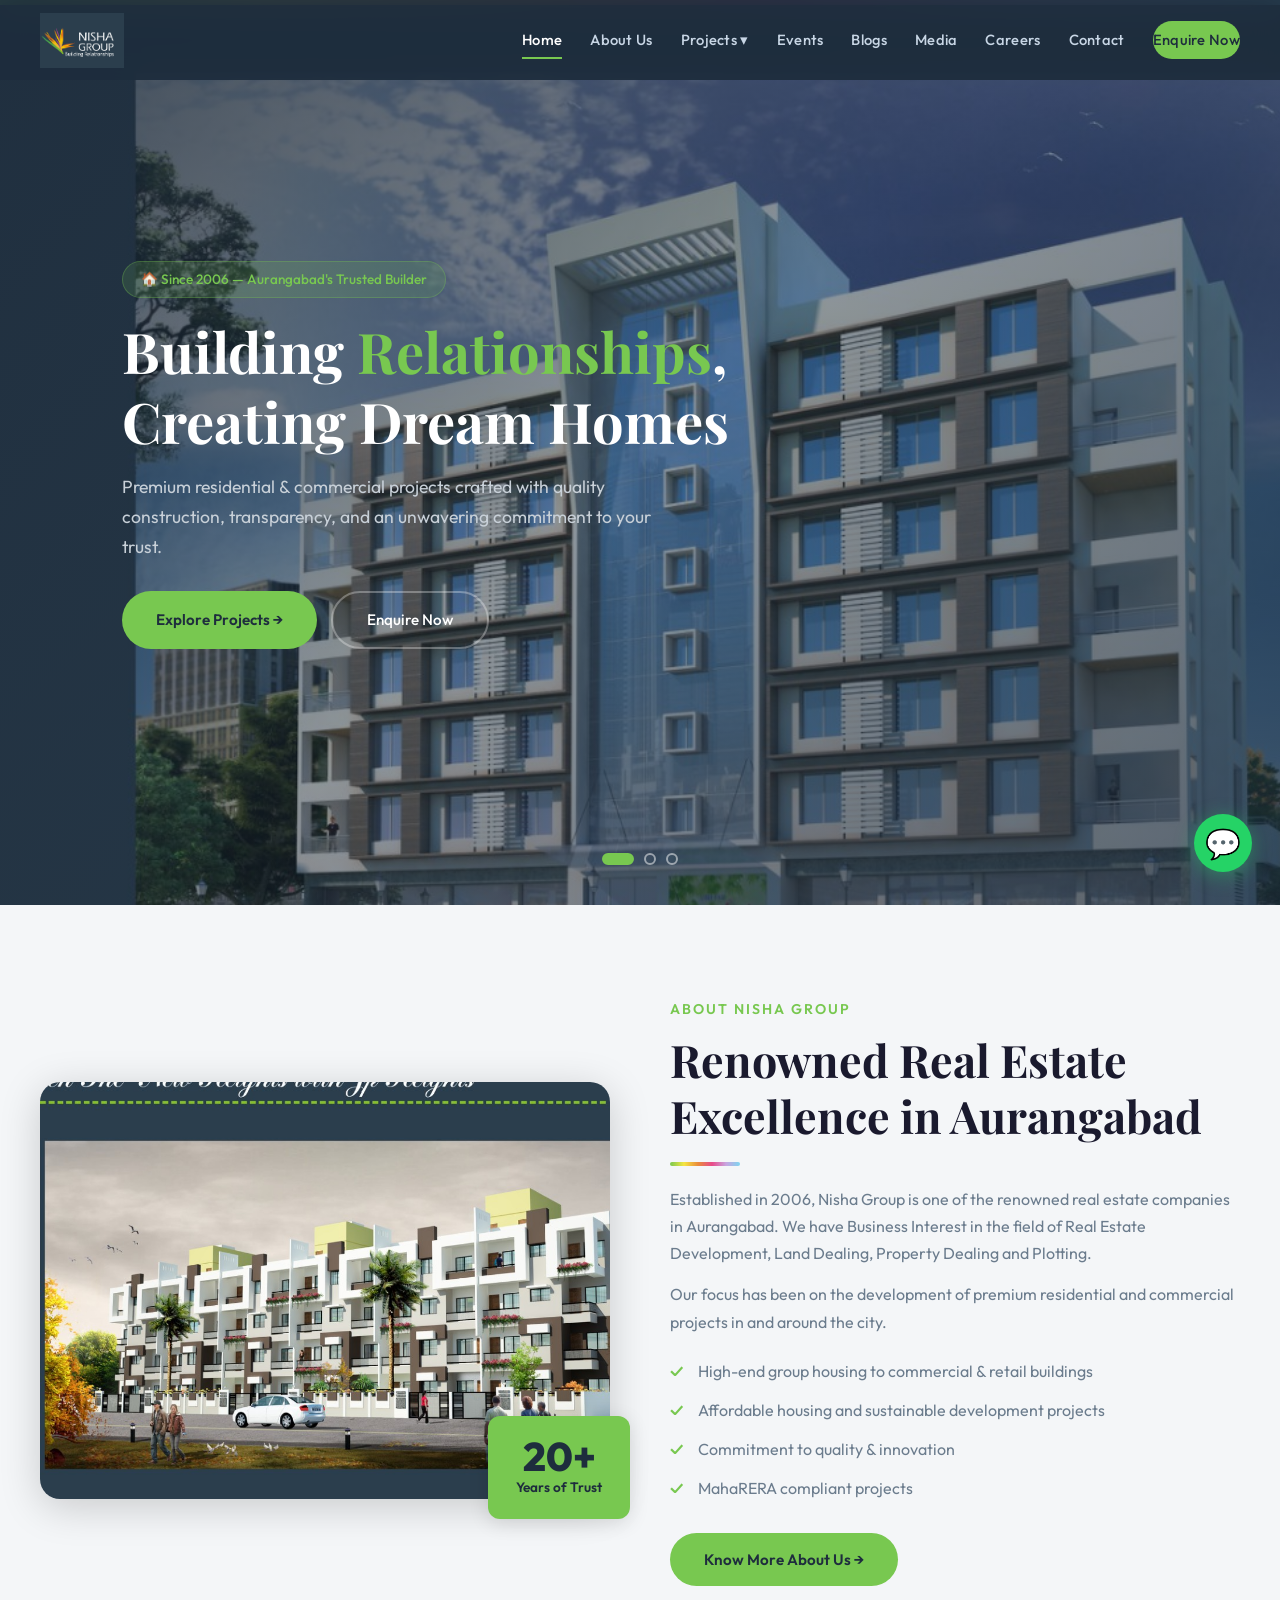
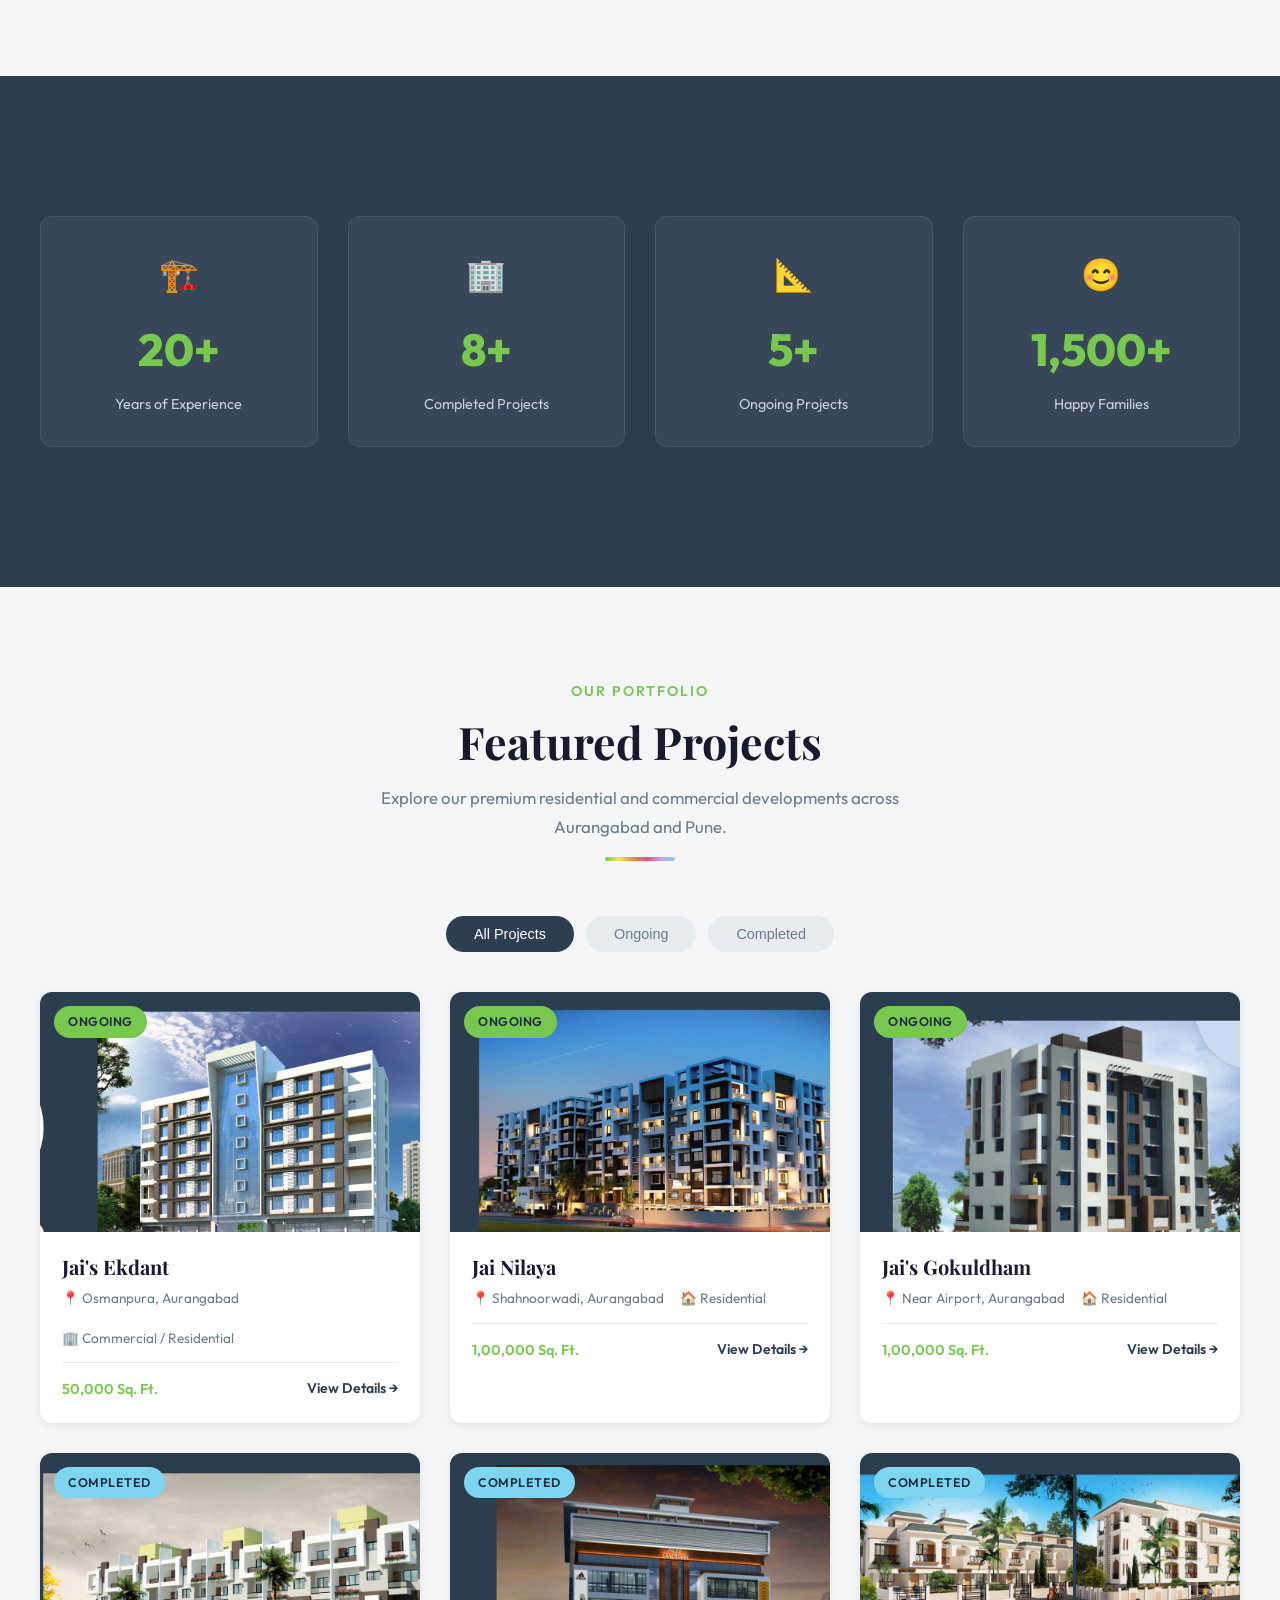
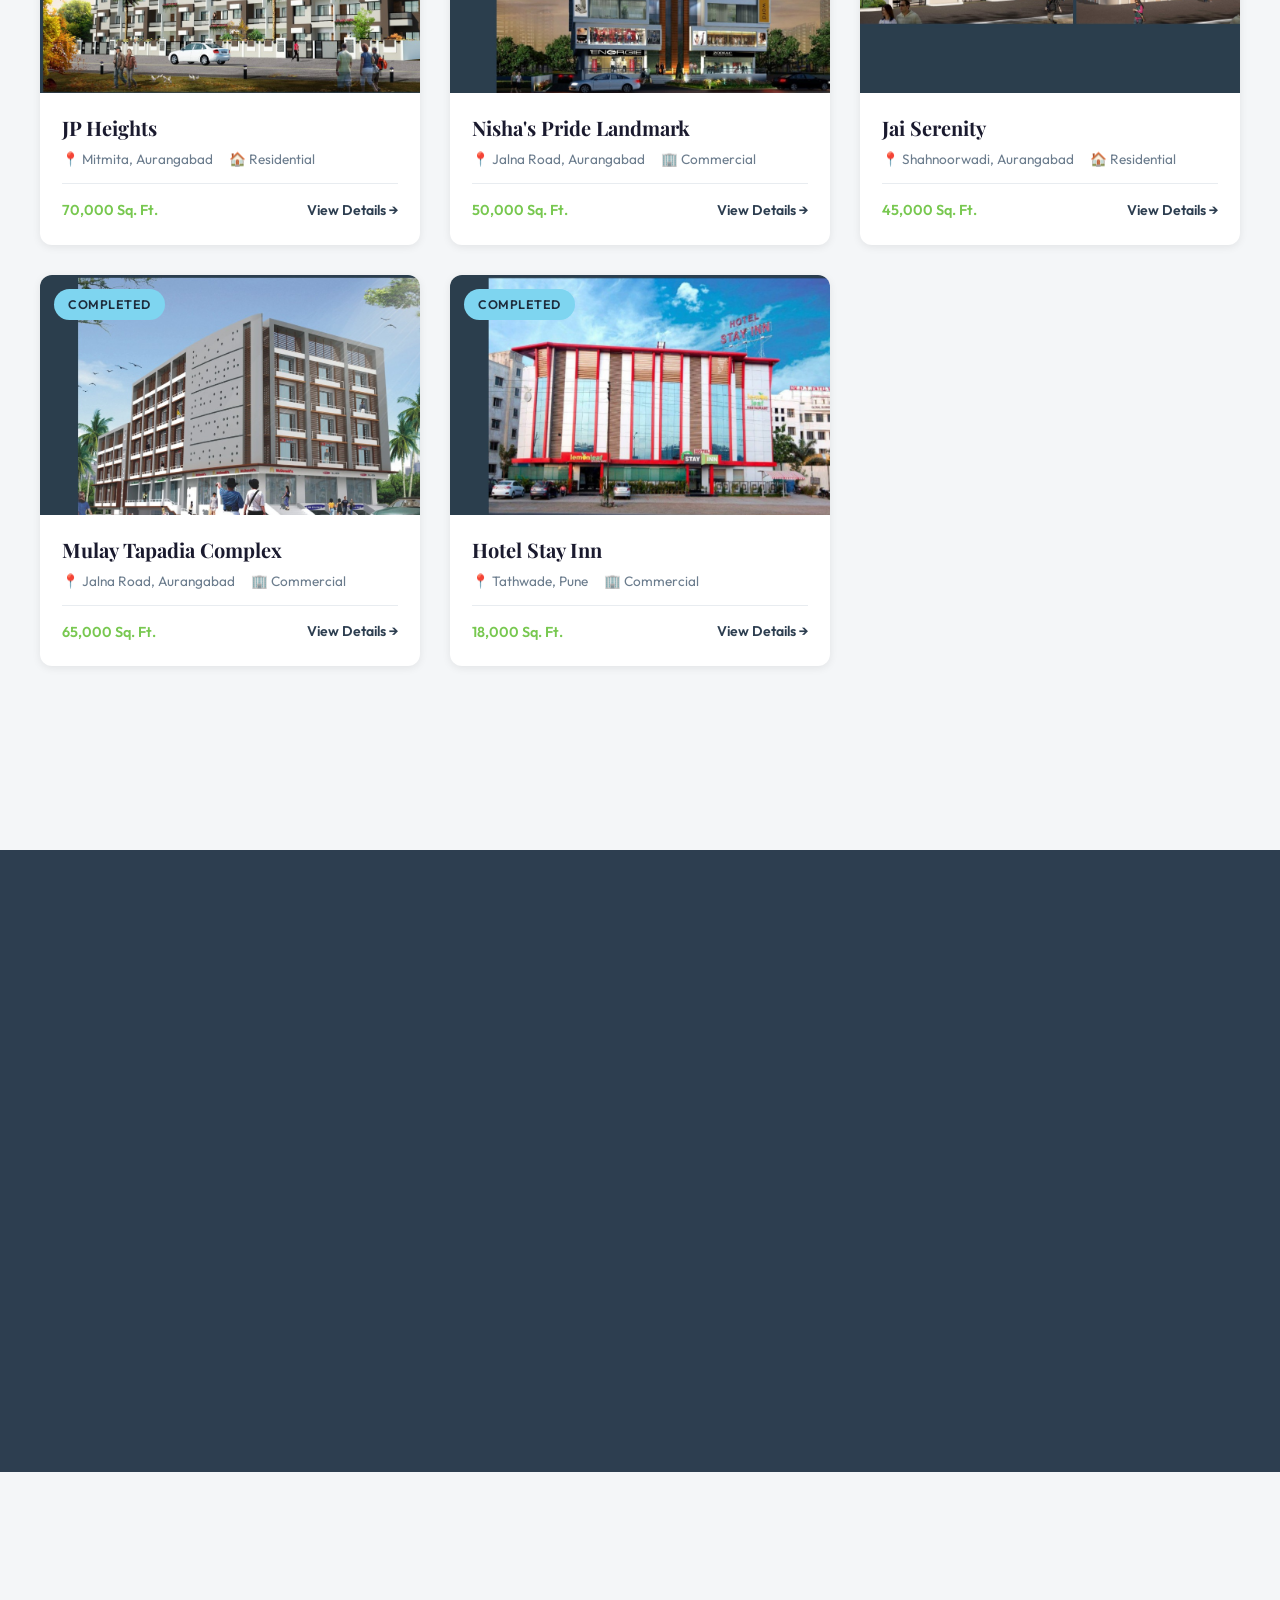
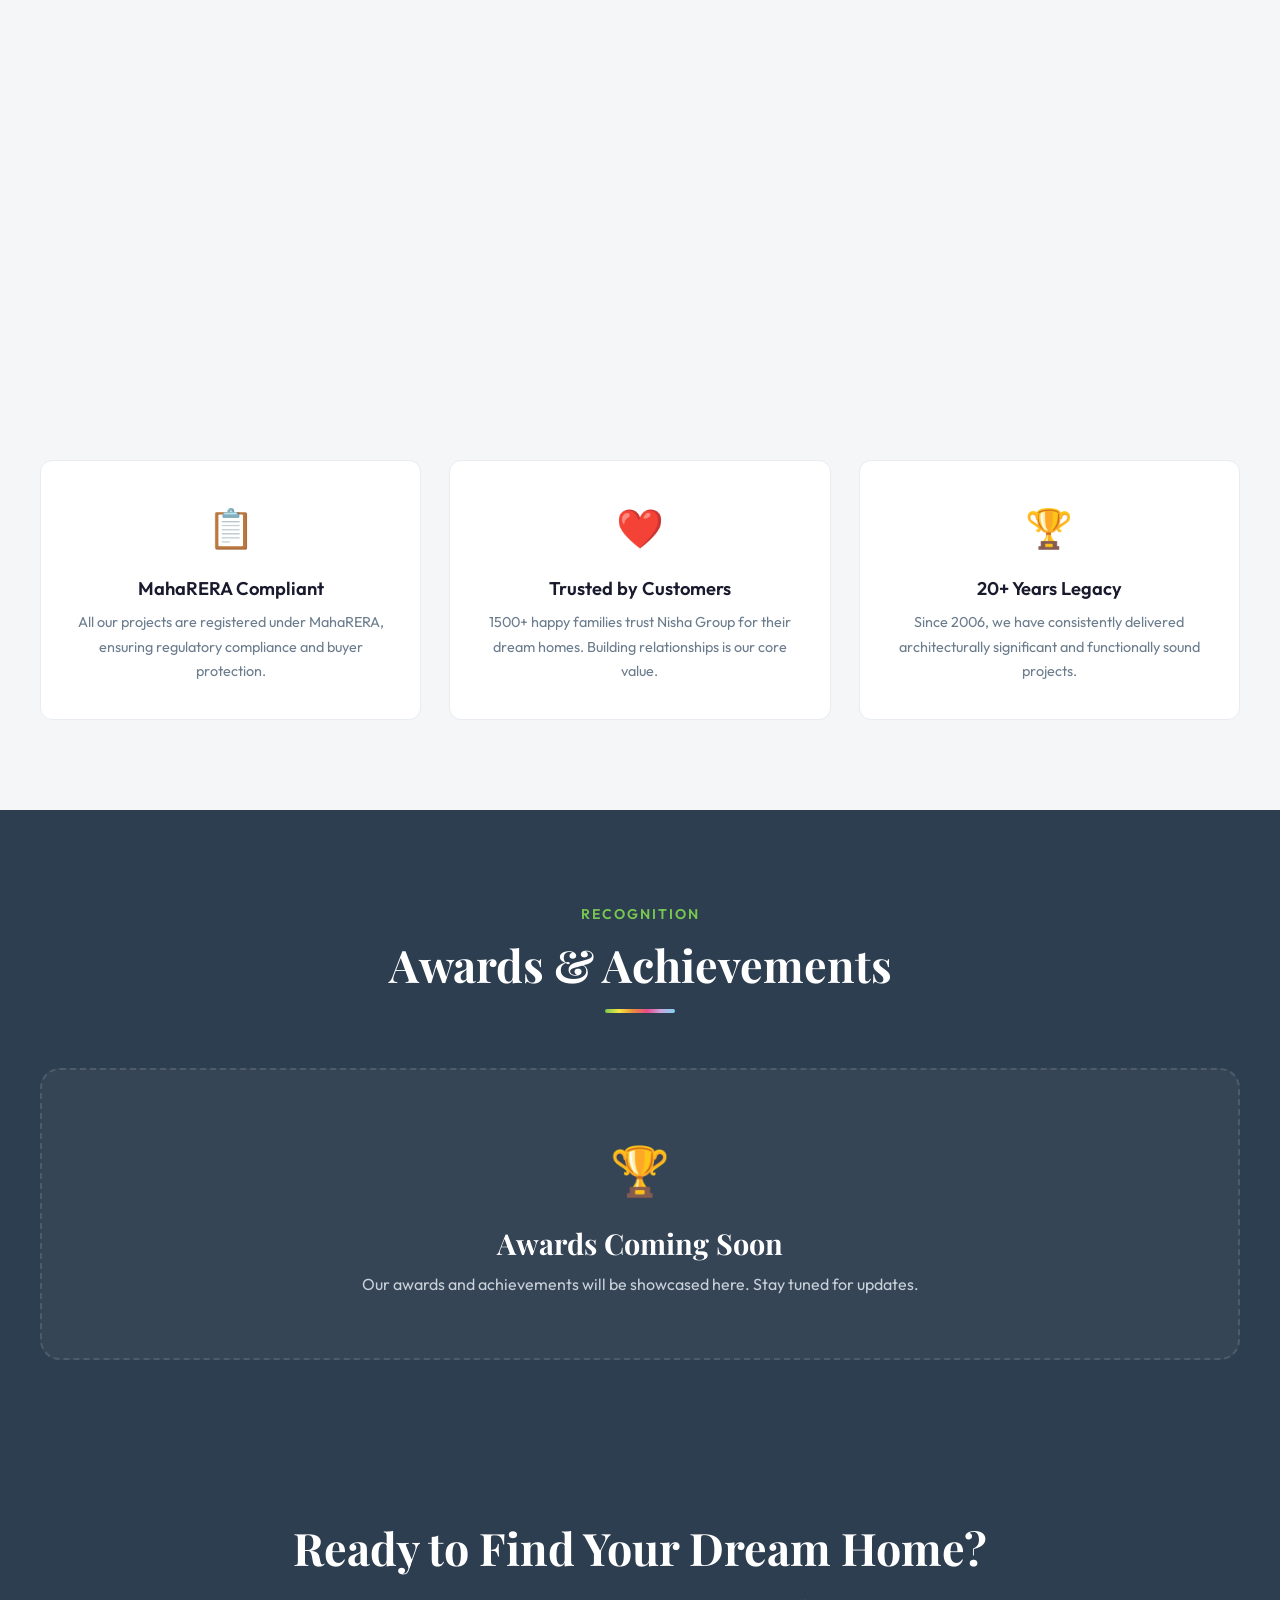
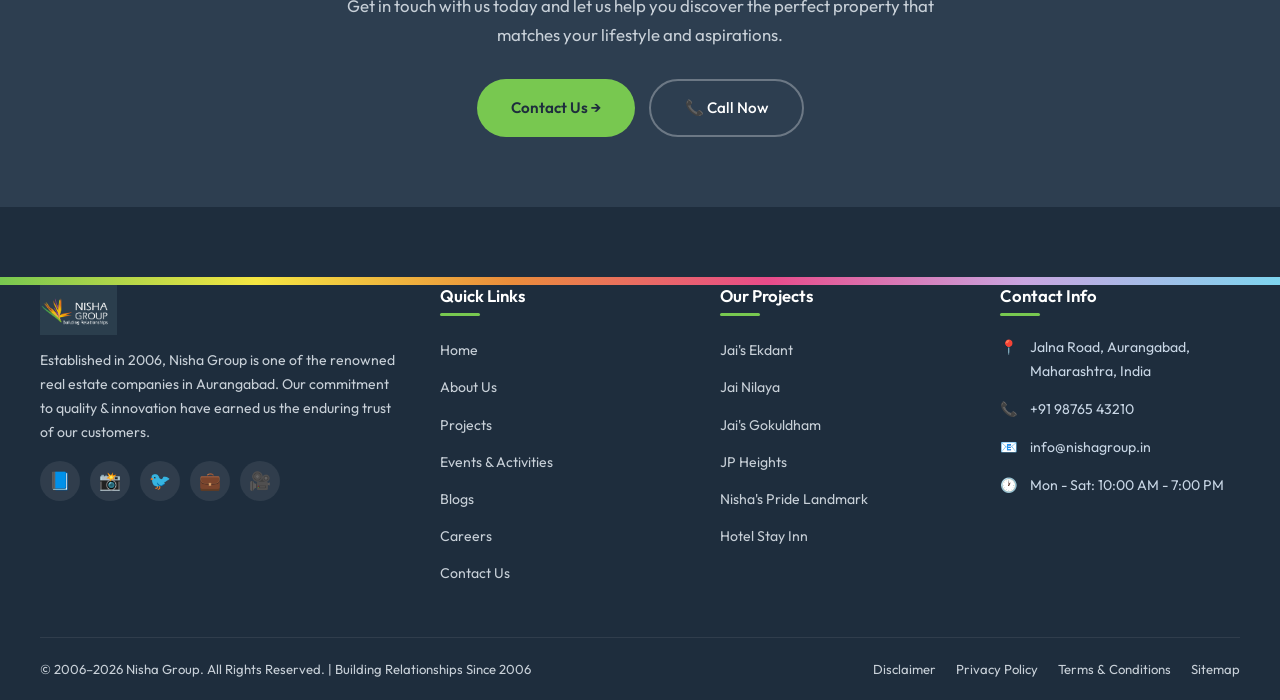
==== index.html @ fcafd0e6 "first commit" ====
<!DOCTYPE html>
<html lang="en">
<head>
  <meta charset="UTF-8">
  <meta name="viewport" content="width=device-width, initial-scale=1.0">
  <title>Nisha Group | Building Relationships - Premium Real Estate in Aurangabad</title>
  <meta name="description" content="Nisha Group - Established in 2006, one of the most renowned real estate development companies in Aurangabad. Premium residential & commercial projects.">
  <link rel="stylesheet" href="css/style.css">
  <link rel="icon" href="assets/images/logo.png">
</head>
<body>

<!-- Preloader -->
<div id="preloader">
  <img src="assets/images/logo.png" alt="Nisha Group" class="loader-logo">
</div>

<!-- Rainbow Stripe -->
<div class="stripe-bar"></div>

<!-- Header -->
<header class="header" id="header">
  <div class="container">
    <a href="index.html" class="header-logo">
      <img src="assets/images/logo.png" alt="Nisha Group - Building Relationships">
    </a>
    <nav class="nav-menu" id="navMenu">
      <a href="index.html" class="active">Home</a>
      <a href="about.html">About Us</a>
      <div class="nav-dropdown">
        <a href="projects.html">Projects ▾</a>
        <div class="dropdown-menu">
          <a href="projects.html#ongoing">Ongoing Projects</a>
          <a href="projects.html#completed">Completed Projects</a>
          <a href="projects.html#upcoming">Upcoming Projects</a>
        </div>
      </div>
      <a href="events.html">Events</a>
      <a href="blogs.html">Blogs</a>
      <a href="media.html">Media</a>
      <a href="careers.html">Careers</a>
      <a href="contact.html">Contact</a>
      <a href="#" class="btn-enquire" data-modal="enquire">Enquire Now</a>
    </nav>
    <div class="hamburger" id="hamburger">
      <span></span><span></span><span></span>
    </div>
  </div>
</header>

<!-- Hero Section -->
<section class="hero" id="hero">
  <div class="hero-slider">
    <div class="hero-slide active">
      <img src="assets/images/project_ekdant.jpg" alt="Jai's Ekdant - Ongoing Project">
      <div class="hero-overlay"></div>
    </div>
    <div class="hero-slide">
      <img src="assets/images/project_jai_nilaya.jpg" alt="Jai Nilaya - Ongoing Project">
      <div class="hero-overlay"></div>
    </div>
    <div class="hero-slide">
      <img src="assets/images/project_gokuldham.jpg" alt="Gokuldham - Ongoing Project">
      <div class="hero-overlay"></div>
    </div>
  </div>
  <div class="hero-content">
    <span class="tag">🏠 Since 2006 — Aurangabad's Trusted Builder</span>
    <h1>Building <span>Relationships</span>, Creating Dream Homes</h1>
    <p>Premium residential & commercial projects crafted with quality construction, transparency, and an unwavering commitment to your trust.</p>
    <div class="hero-btns">
      <a href="projects.html" class="btn-primary">Explore Projects →</a>
      <a href="#" class="btn-outline" data-modal="enquire">Enquire Now</a>
    </div>
  </div>
  <div class="hero-dots">
    <span class="dot active" data-slide="0"></span>
    <span class="dot" data-slide="1"></span>
    <span class="dot" data-slide="2"></span>
  </div>
</section>

<!-- About Snapshot -->
<section class="section" id="about-snapshot">
  <div class="container">
    <div class="about-snapshot">
      <div class="about-image fade-left">
        <img src="assets/images/project_jp_heights.jpg" alt="Nisha Group Project">
        <div class="experience-badge">
          <div class="num">20+</div>
          <div class="txt">Years of Trust</div>
        </div>
      </div>
      <div class="about-text fade-right">
        <div class="section-header" style="text-align:left;margin-bottom:20px;">
          <span class="label">About Nisha Group</span>
          <h2>Renowned Real Estate Excellence in Aurangabad</h2>
          <div class="underline" style="margin:16px 0 0;"></div>
        </div>
        <p>Established in 2006, Nisha Group is one of the renowned real estate companies in Aurangabad. We have Business Interest in the field of Real Estate Development, Land Dealing, Property Dealing and Plotting.</p>
        <p>Our focus has been on the development of premium residential and commercial projects in and around the city.</p>
        <ul>
          <li>High-end group housing to commercial & retail buildings</li>
          <li>Affordable housing and sustainable development projects</li>
          <li>Commitment to quality & innovation</li>
          <li>MahaRERA compliant projects</li>
        </ul>
        <a href="about.html" class="btn-primary">Know More About Us →</a>
      </div>
    </div>
  </div>
</section>

<!-- Counters -->
<section class="section section-dark">
  <div class="container">
    <div class="counters">
      <div class="counter-box fade-up">
        <div class="icon">🏗️</div>
        <div class="count" data-target="20" data-suffix="+">0</div>
        <div class="label">Years of Experience</div>
      </div>
      <div class="counter-box fade-up">
        <div class="icon">🏢</div>
        <div class="count" data-target="8" data-suffix="+">0</div>
        <div class="label">Completed Projects</div>
      </div>
      <div class="counter-box fade-up">
        <div class="icon">📐</div>
        <div class="count" data-target="5" data-suffix="+">0</div>
        <div class="label">Ongoing Projects</div>
      </div>
      <div class="counter-box fade-up">
        <div class="icon">😊</div>
        <div class="count" data-target="1500" data-suffix="+">0</div>
        <div class="label">Happy Families</div>
      </div>
    </div>
  </div>
</section>

<!-- Featured Projects -->
<section class="section" id="featured-projects">
  <div class="container">
    <div class="section-header fade-up">
      <span class="label">Our Portfolio</span>
      <h2>Featured Projects</h2>
      <p>Explore our premium residential and commercial developments across Aurangabad and Pune.</p>
      <div class="underline"></div>
    </div>
    <div class="filter-tabs fade-up">
      <button class="filter-tab active" data-filter="all">All Projects</button>
      <button class="filter-tab" data-filter="ongoing">Ongoing</button>
      <button class="filter-tab" data-filter="completed">Completed</button>
    </div>
    <div class="projects-grid">
      <!-- Ongoing -->
      <div class="project-card fade-up" data-category="ongoing">
        <div class="card-image">
          <img src="assets/images/project_ekdant.jpg" alt="Jai's Ekdant">
          <span class="card-badge badge-ongoing">Ongoing</span>
        </div>
        <div class="card-body">
          <h3>Jai's Ekdant</h3>
          <div class="card-meta">
            <span>📍 Osmanpura, Aurangabad</span>
            <span>🏢 Commercial / Residential</span>
          </div>
          <div class="card-footer">
            <span class="area">50,000 Sq. Ft.</span>
            <a href="project-detail.html?project=ekdant" class="view-btn">View Details →</a>
          </div>
        </div>
      </div>
      <div class="project-card fade-up" data-category="ongoing">
        <div class="card-image">
          <img src="assets/images/project_jai_nilaya.jpg" alt="Jai Nilaya">
          <span class="card-badge badge-ongoing">Ongoing</span>
        </div>
        <div class="card-body">
          <h3>Jai Nilaya</h3>
          <div class="card-meta">
            <span>📍 Shahnoorwadi, Aurangabad</span>
            <span>🏠 Residential</span>
          </div>
          <div class="card-footer">
            <span class="area">1,00,000 Sq. Ft.</span>
            <a href="project-detail.html?project=nilaya" class="view-btn">View Details →</a>
          </div>
        </div>
      </div>
      <div class="project-card fade-up" data-category="ongoing">
        <div class="card-image">
          <img src="assets/images/project_gokuldham.jpg" alt="Jai's Gokuldham">
          <span class="card-badge badge-ongoing">Ongoing</span>
        </div>
        <div class="card-body">
          <h3>Jai's Gokuldham</h3>
          <div class="card-meta">
            <span>📍 Near Airport, Aurangabad</span>
            <span>🏠 Residential</span>
          </div>
          <div class="card-footer">
            <span class="area">1,00,000 Sq. Ft.</span>
            <a href="project-detail.html?project=gokuldham" class="view-btn">View Details →</a>
          </div>
        </div>
      </div>
      <!-- Completed -->
      <div class="project-card fade-up" data-category="completed">
        <div class="card-image">
          <img src="assets/images/project_jp_heights.jpg" alt="JP Heights">
          <span class="card-badge badge-completed">Completed</span>
        </div>
        <div class="card-body">
          <h3>JP Heights</h3>
          <div class="card-meta">
            <span>📍 Mitmita, Aurangabad</span>
            <span>🏠 Residential</span>
          </div>
          <div class="card-footer">
            <span class="area">70,000 Sq. Ft.</span>
            <a href="project-detail.html?project=jpheights" class="view-btn">View Details →</a>
          </div>
        </div>
      </div>
      <div class="project-card fade-up" data-category="completed">
        <div class="card-image">
          <img src="assets/images/project_pride_landmark.jpg" alt="Nisha's Pride Landmark">
          <span class="card-badge badge-completed">Completed</span>
        </div>
        <div class="card-body">
          <h3>Nisha's Pride Landmark</h3>
          <div class="card-meta">
            <span>📍 Jalna Road, Aurangabad</span>
            <span>🏢 Commercial</span>
          </div>
          <div class="card-footer">
            <span class="area">50,000 Sq. Ft.</span>
            <a href="project-detail.html?project=pridelandmark" class="view-btn">View Details →</a>
          </div>
        </div>
      </div>
      <div class="project-card fade-up" data-category="completed">
        <div class="card-image">
          <img src="assets/images/project_jai_serenity.jpg" alt="Jai Serenity">
          <span class="card-badge badge-completed">Completed</span>
        </div>
        <div class="card-body">
          <h3>Jai Serenity</h3>
          <div class="card-meta">
            <span>📍 Shahnoorwadi, Aurangabad</span>
            <span>🏠 Residential</span>
          </div>
          <div class="card-footer">
            <span class="area">45,000 Sq. Ft.</span>
            <a href="project-detail.html?project=serenity" class="view-btn">View Details →</a>
          </div>
        </div>
      </div>
      <div class="project-card fade-up" data-category="completed">
        <div class="card-image">
          <img src="assets/images/project_mulay_tapadia.jpg" alt="Mulay Tapadia Complex">
          <span class="card-badge badge-completed">Completed</span>
        </div>
        <div class="card-body">
          <h3>Mulay Tapadia Complex</h3>
          <div class="card-meta">
            <span>📍 Jalna Road, Aurangabad</span>
            <span>🏢 Commercial</span>
          </div>
          <div class="card-footer">
            <span class="area">65,000 Sq. Ft.</span>
            <a href="project-detail.html?project=mulaytapadia" class="view-btn">View Details →</a>
          </div>
        </div>
      </div>
      <div class="project-card fade-up" data-category="completed">
        <div class="card-image">
          <img src="assets/images/project_hotel_stay_inn.jpg" alt="Hotel Stay Inn">
          <span class="card-badge badge-completed">Completed</span>
        </div>
        <div class="card-body">
          <h3>Hotel Stay Inn</h3>
          <div class="card-meta">
            <span>📍 Tathwade, Pune</span>
            <span>🏢 Commercial</span>
          </div>
          <div class="card-footer">
            <span class="area">18,000 Sq. Ft.</span>
            <a href="project-detail.html?project=stayinn" class="view-btn">View Details →</a>
          </div>
        </div>
      </div>
    </div>
    <div style="text-align:center;margin-top:40px;" class="fade-up">
      <a href="projects.html" class="btn-primary">View All Projects →</a>
    </div>
  </div>
</section>

<!-- Testimonials -->
<section class="section section-dark" id="testimonials">
  <div class="container">
    <div class="section-header fade-up">
      <span class="label">Testimonials</span>
      <h2>What Our Clients Say</h2>
      <div class="underline"></div>
    </div>
    <div class="testimonial-slider fade-up">
      <div class="testimonial-card" style="transition: opacity 0.5s ease;">
        <div class="quote">"</div>
        <p>Nisha Group delivered our dream home with exceptional quality and transparency. Their commitment to timely delivery and customer satisfaction is truly remarkable.</p>
        <div class="author">Rajesh Sharma</div>
        <div class="role">Homeowner, JP Heights</div>
      </div>
      <div class="testimonial-card" style="display:none;transition: opacity 0.5s ease;">
        <div class="quote">"</div>
        <p>We invested in Nisha's Pride Landmark for our business and it has been the best decision. Premium construction quality and a prime location made all the difference.</p>
        <div class="author">Priya Deshmukh</div>
        <div class="role">Business Owner</div>
      </div>
      <div class="testimonial-card" style="display:none;transition: opacity 0.5s ease;">
        <div class="quote">"</div>
        <p>The integrity and professionalism of Nisha Group sets them apart. From booking to possession, every step was smooth and well-communicated.</p>
        <div class="author">Amit Patil</div>
        <div class="role">Homeowner, Jai Serenity</div>
      </div>
    </div>
  </div>
</section>

<!-- Why Nisha Group -->
<section class="section" id="why-us">
  <div class="container">
    <div class="section-header fade-up">
      <span class="label">Why Choose Us</span>
      <h2>The Nisha Group Advantage</h2>
      <p>Building trust through quality, transparency, and commitment since 2006.</p>
      <div class="underline"></div>
    </div>
    <div class="why-grid">
      <div class="why-card fade-up">
        <div class="icon">🏗️</div>
        <h3>Quality Construction</h3>
        <p>Every project is built with the finest materials and superior construction practices, ensuring lasting value.</p>
      </div>
      <div class="why-card fade-up">
        <div class="icon">🤝</div>
        <h3>Transparency</h3>
        <p>Complete transparency in pricing, documentation, and project timelines. No hidden costs, no surprises.</p>
      </div>
      <div class="why-card fade-up">
        <div class="icon">⚖️</div>
        <h3>Ethical Business</h3>
        <p>We operate with the highest ethical standards, ensuring trust and integrity in every transaction.</p>
      </div>
      <div class="why-card fade-up">
        <div class="icon">📋</div>
        <h3>MahaRERA Compliant</h3>
        <p>All our projects are registered under MahaRERA, ensuring regulatory compliance and buyer protection.</p>
      </div>
      <div class="why-card fade-up">
        <div class="icon">❤️</div>
        <h3>Trusted by Customers</h3>
        <p>1500+ happy families trust Nisha Group for their dream homes. Building relationships is our core value.</p>
      </div>
      <div class="why-card fade-up">
        <div class="icon">🏆</div>
        <h3>20+ Years Legacy</h3>
        <p>Since 2006, we have consistently delivered architecturally significant and functionally sound projects.</p>
      </div>
    </div>
  </div>
</section>

<!-- Awards Section -->
<section class="section section-dark" id="awards">
  <div class="container">
    <div class="section-header fade-up">
      <span class="label">Recognition</span>
      <h2>Awards & Achievements</h2>
      <div class="underline"></div>
    </div>
    <div class="awards-placeholder fade-up">
      <div class="icon">🏆</div>
      <h3 style="color:var(--white);margin-bottom:10px;">Awards Coming Soon</h3>
      <p>Our awards and achievements will be showcased here. Stay tuned for updates.</p>
    </div>
  </div>
</section>

<!-- CTA Section -->
<section class="section" style="background: var(--navy); text-align: center; padding: 70px 0;">
  <div class="container fade-up">
    <h2 style="color: var(--white); margin-bottom: 16px;">Ready to Find Your Dream Home?</h2>
    <p style="color: var(--gray-200); max-width: 600px; margin: 0 auto 30px; font-size: 1.05rem;">Get in touch with us today and let us help you discover the perfect property that matches your lifestyle and aspirations.</p>
    <div style="display:flex;gap:14px;justify-content:center;flex-wrap:wrap;">
      <a href="contact.html" class="btn-primary">Contact Us →</a>
      <a href="tel:+919876543210" class="btn-outline">📞 Call Now</a>
    </div>
  </div>
</section>

<!-- Footer -->
<footer class="footer">
  <div class="stripe-bar thick"></div>
  <div class="container">
    <div class="footer-grid">
      <div class="footer-col footer-about">
        <img src="assets/images/logo.png" alt="Nisha Group" class="footer-logo">
        <p>Established in 2006, Nisha Group is one of the renowned real estate companies in Aurangabad. Our commitment to quality & innovation have earned us the enduring trust of our customers.</p>
        <div class="social-icons">
          <a href="#" aria-label="Facebook">📘</a>
          <a href="#" aria-label="Instagram">📸</a>
          <a href="#" aria-label="Twitter">🐦</a>
          <a href="#" aria-label="LinkedIn">💼</a>
          <a href="#" aria-label="YouTube">🎥</a>
        </div>
      </div>
      <div class="footer-col">
        <h4>Quick Links</h4>
        <ul>
          <li><a href="index.html">Home</a></li>
          <li><a href="about.html">About Us</a></li>
          <li><a href="projects.html">Projects</a></li>
          <li><a href="events.html">Events & Activities</a></li>
          <li><a href="blogs.html">Blogs</a></li>
          <li><a href="careers.html">Careers</a></li>
          <li><a href="contact.html">Contact Us</a></li>
        </ul>
      </div>
      <div class="footer-col">
        <h4>Our Projects</h4>
        <ul>
          <li><a href="project-detail.html?project=ekdant">Jai's Ekdant</a></li>
          <li><a href="project-detail.html?project=nilaya">Jai Nilaya</a></li>
          <li><a href="project-detail.html?project=gokuldham">Jai's Gokuldham</a></li>
          <li><a href="project-detail.html?project=jpheights">JP Heights</a></li>
          <li><a href="project-detail.html?project=pridelandmark">Nisha's Pride Landmark</a></li>
          <li><a href="project-detail.html?project=stayinn">Hotel Stay Inn</a></li>
        </ul>
      </div>
      <div class="footer-col">
        <h4>Contact Info</h4>
        <div class="footer-contact-item">
          <span class="icon">📍</span>
          <span>Jalna Road, Aurangabad, Maharashtra, India</span>
        </div>
        <div class="footer-contact-item">
          <span class="icon">📞</span>
          <span><a href="tel:+919876543210">+91 98765 43210</a></span>
        </div>
        <div class="footer-contact-item">
          <span class="icon">📧</span>
          <span><a href="mailto:info@nishagroup.in">info@nishagroup.in</a></span>
        </div>
        <div class="footer-contact-item">
          <span class="icon">🕐</span>
          <span>Mon - Sat: 10:00 AM - 7:00 PM</span>
        </div>
      </div>
    </div>
    <div class="footer-bottom">
      <p>© 2006–2026 Nisha Group. All Rights Reserved. | Building Relationships Since 2006</p>
      <div class="footer-bottom-links">
        <a href="disclaimer.html">Disclaimer</a>
        <a href="privacy.html">Privacy Policy</a>
        <a href="terms.html">Terms & Conditions</a>
        <a href="sitemap-page.html">Sitemap</a>
      </div>
    </div>
  </div>
</footer>

<!-- WhatsApp Float -->
<a href="https://wa.me/919876543210?text=Hi%2C%20I%20am%20interested%20in%20Nisha%20Group%20projects." class="whatsapp-float" target="_blank" aria-label="Chat on WhatsApp">💬</a>

<!-- Back to Top -->
<button class="back-to-top" aria-label="Back to top">↑</button>

<!-- Enquire Modal -->
<div class="modal-overlay" id="enquireModal">
  <div class="modal">
    <button class="modal-close">✕</button>
    <h2 style="margin-bottom:6px;">Enquire Now</h2>
    <p style="color:var(--gray-500);margin-bottom:20px;font-size:0.92rem;">Fill in the details and we'll get back to you shortly.</p>
    <form id="enquireForm">
      <div class="form-group">
        <label for="eq-name">Full Name *</label>
        <input type="text" id="eq-name" placeholder="Enter your name" required>
      </div>
      <div class="form-row">
        <div class="form-group">
          <label for="eq-email">Email *</label>
          <input type="email" id="eq-email" placeholder="Enter email" required>
        </div>
        <div class="form-group">
          <label for="eq-phone">Phone *</label>
          <input type="tel" id="eq-phone" placeholder="Enter phone" required>
        </div>
      </div>
      <div class="form-group">
        <label for="eq-project">Interested Project</label>
        <select id="eq-project">
          <option value="">Select a project</option>
          <option>Jai's Ekdant</option>
          <option>Jai Nilaya</option>
          <option>Jai's Gokuldham</option>
          <option>Nisha-Bafna Plaza</option>
          <option>Other</option>
        </select>
      </div>
      <div class="form-group">
        <label for="eq-message">Message</label>
        <textarea id="eq-message" rows="3" placeholder="Your message..."></textarea>
      </div>
      <button type="submit" class="btn-primary" style="width:100%;justify-content:center;">Submit Enquiry →</button>
    </form>
  </div>
</div>

<script src="js/main.js"></script>
</body>
</html>
---- css/style.css ----
/* ===== NISHA GROUP - DESIGN SYSTEM ===== */
@import url('https://fonts.googleapis.com/css2?family=Outfit:wght@300;400;500;600;700;800&family=Playfair+Display:ital,wght@0,400;0,600;0,700;1,400&display=swap');

:root {
  --navy: #2d3e50;
  --navy-dark: #1e2d3d;
  --navy-light: #3d5166;
  --accent-green: #78c850;
  --accent-yellow: #f5e642;
  --accent-orange: #ea8c3b;
  --accent-pink: #e84b8a;
  --accent-blue: #7ed5f0;
  --accent-lavender: #c9a5e0;
  --white: #ffffff;
  --off-white: #f4f6f8;
  --gray-100: #e8ecf0;
  --gray-200: #c8d0d8;
  --gray-500: #6b7c8d;
  --gold: #d4a853;
  --text-dark: #1a1a2e;
  --text-light: #c8d6e5;
  --gradient-stripe: linear-gradient(90deg, var(--accent-green), var(--accent-yellow), var(--accent-orange), var(--accent-pink), var(--accent-lavender), var(--accent-blue));
  --shadow-sm: 0 2px 8px rgba(0,0,0,0.08);
  --shadow-md: 0 4px 20px rgba(0,0,0,0.12);
  --shadow-lg: 0 8px 40px rgba(0,0,0,0.18);
  --shadow-xl: 0 16px 60px rgba(0,0,0,0.22);
  --radius-sm: 8px;
  --radius-md: 12px;
  --radius-lg: 20px;
  --radius-xl: 28px;
  --transition: all 0.35s cubic-bezier(0.4, 0, 0.2, 1);
}

*, *::before, *::after { margin: 0; padding: 0; box-sizing: border-box; }

html { scroll-behavior: smooth; font-size: 16px; }

body {
  font-family: 'Outfit', sans-serif;
  color: var(--text-dark);
  background: var(--off-white);
  line-height: 1.7;
  overflow-x: hidden;
}

h1, h2, h3, h4, h5 { font-family: 'Playfair Display', serif; line-height: 1.25; }
h1 { font-size: clamp(2.2rem, 5vw, 3.5rem); }
h2 { font-size: clamp(1.8rem, 4vw, 2.8rem); }
h3 { font-size: clamp(1.3rem, 3vw, 1.8rem); }
img { max-width: 100%; height: auto; display: block; }
a { text-decoration: none; color: inherit; transition: var(--transition); }
ul { list-style: none; }
.container { max-width: 1240px; margin: 0 auto; padding: 0 20px; }

/* ===== RAINBOW STRIPE BAR ===== */
.stripe-bar {
  height: 5px;
  background: var(--gradient-stripe);
  width: 100%;
}
.stripe-bar.thick { height: 8px; }

/* ===== PRELOADER ===== */
#preloader {
  position: fixed; inset: 0; background: var(--navy-dark);
  display: flex; align-items: center; justify-content: center;
  z-index: 99999; transition: opacity 0.6s ease;
}
#preloader.hide { opacity: 0; pointer-events: none; }
.loader-logo { width: 120px; animation: pulse 1.2s ease-in-out infinite; }
@keyframes pulse { 0%,100%{ transform: scale(1); opacity:1; } 50%{ transform: scale(1.08); opacity:0.7; } }

/* ===== HEADER / NAVBAR ===== */
.header {
  position: fixed; top: 0; left: 0; width: 100%; z-index: 1000;
  background: rgba(30,45,61,0.92); backdrop-filter: blur(14px);
  transition: var(--transition);
}
.header.scrolled { background: rgba(30,45,61,0.98); box-shadow: var(--shadow-md); }
.header .container { display: flex; align-items: center; justify-content: space-between; height: 80px; }
.header-logo img { height: 55px; width: auto; }
.nav-menu { display: flex; align-items: center; gap: 28px; }
.nav-menu a {
  color: var(--text-light); font-size: 0.92rem; font-weight: 500;
  position: relative; padding: 6px 0; letter-spacing: 0.3px;
}
.nav-menu a::after {
  content: ''; position: absolute; bottom: 0; left: 0;
  width: 0; height: 2px; background: var(--accent-green);
  transition: width 0.3s ease;
}
.nav-menu a:hover, .nav-menu a.active { color: var(--white); }
.nav-menu a:hover::after, .nav-menu a.active::after { width: 100%; }

/* Dropdown */
.nav-dropdown { position: relative; }
.nav-dropdown .dropdown-menu {
  position: absolute; top: 100%; left: -10px; min-width: 200px;
  background: var(--navy-dark); border-radius: var(--radius-sm);
  box-shadow: var(--shadow-lg); opacity: 0; visibility: hidden;
  transform: translateY(10px); transition: var(--transition);
  padding: 10px 0; margin-top: 10px;
}
.nav-dropdown:hover .dropdown-menu { opacity: 1; visibility: visible; transform: translateY(0); }
.dropdown-menu a { display: block; padding: 10px 20px; font-size: 0.88rem; color: var(--text-light); }
.dropdown-menu a:hover { background: rgba(255,255,255,0.06); color: var(--accent-green); }
.dropdown-menu a::after { display: none; }

.btn-enquire {
  background: var(--accent-green); color: var(--navy-dark) !important;
  padding: 10px 24px; border-radius: 50px; font-weight: 600;
  font-size: 0.9rem; border: none; cursor: pointer;
  transition: var(--transition); letter-spacing: 0.3px;
}
.btn-enquire:hover { background: var(--accent-yellow); transform: translateY(-2px); box-shadow: 0 4px 18px rgba(120,200,80,0.3); }
.btn-enquire::after { display: none !important; }

/* Mobile menu */
.hamburger { display: none; flex-direction: column; gap: 5px; cursor: pointer; padding: 5px; z-index: 1001; }
.hamburger span { width: 26px; height: 2.5px; background: var(--white); border-radius: 2px; transition: var(--transition); }
.hamburger.active span:nth-child(1) { transform: rotate(45deg) translate(5px,5px); }
.hamburger.active span:nth-child(2) { opacity: 0; }
.hamburger.active span:nth-child(3) { transform: rotate(-45deg) translate(5px,-5px); }

/* ===== HERO SECTION ===== */
.hero {
  position: relative; min-height: 100vh; overflow: hidden;
  display: flex; align-items: center; background: var(--navy-dark);
}
.hero-slider { position: absolute; inset: 0; }
.hero-slide {
  position: absolute; inset: 0; opacity: 0;
  transition: opacity 1.2s ease-in-out;
}
.hero-slide.active { opacity: 1; }
.hero-slide img {
  width: 100%; height: 100%; object-fit: cover;
  transform: scale(1.05);
  animation: heroZoom 8s ease-in-out infinite alternate;
}
@keyframes heroZoom { from{transform:scale(1.05)} to{transform:scale(1.12)} }
.hero-overlay {
  position: absolute; inset: 0;
  background: linear-gradient(135deg, rgba(30,45,61,0.88) 0%, rgba(30,45,61,0.5) 50%, rgba(30,45,61,0.75) 100%);
}
.hero-content {
  position: relative; z-index: 2; max-width: 700px;
  padding: 0 20px; margin-left: 8%;
}
.hero-content .tag {
  display: inline-block; background: rgba(120,200,80,0.15);
  color: var(--accent-green); padding: 6px 18px;
  border-radius: 50px; font-size: 0.85rem; font-weight: 500;
  margin-bottom: 18px; border: 1px solid rgba(120,200,80,0.3);
}
.hero-content h1 { color: var(--white); margin-bottom: 16px; font-weight: 700; }
.hero-content h1 span { color: var(--accent-green); }
.hero-content p { color: var(--gray-200); font-size: 1.1rem; margin-bottom: 30px; max-width: 540px; }
.hero-btns { display: flex; gap: 14px; flex-wrap: wrap; }
.btn-primary {
  background: var(--accent-green); color: var(--navy-dark);
  padding: 14px 34px; border-radius: 50px; font-weight: 600;
  font-size: 0.95rem; border: none; cursor: pointer;
  transition: var(--transition); display: inline-flex; align-items: center; gap: 8px;
}
.btn-primary:hover { background: var(--accent-yellow); transform: translateY(-3px); box-shadow: 0 8px 30px rgba(120,200,80,0.3); }
.btn-outline {
  background: transparent; color: var(--white);
  padding: 14px 34px; border-radius: 50px; font-weight: 500;
  font-size: 0.95rem; border: 2px solid rgba(255,255,255,0.3);
  cursor: pointer; transition: var(--transition); display: inline-flex; align-items: center; gap: 8px;
}
.btn-outline:hover { border-color: var(--accent-green); color: var(--accent-green); transform: translateY(-3px); }

/* Hero dots */
.hero-dots {
  position: absolute; bottom: 40px; left: 50%;
  transform: translateX(-50%); display: flex; gap: 10px; z-index: 5;
}
.hero-dots .dot {
  width: 12px; height: 12px; border-radius: 50%;
  border: 2px solid rgba(255,255,255,0.5); background: transparent;
  cursor: pointer; transition: var(--transition);
}
.hero-dots .dot.active { background: var(--accent-green); border-color: var(--accent-green); width: 32px; border-radius: 6px; }

/* ===== SECTION COMMON ===== */
.section { padding: 90px 0; }
.section-dark { background: var(--navy); color: var(--white); }
.section-header { text-align: center; margin-bottom: 55px; }
.section-header .label {
  display: inline-block; color: var(--accent-green); font-weight: 600;
  font-size: 0.88rem; letter-spacing: 2px; text-transform: uppercase;
  margin-bottom: 10px;
}
.section-header h2 { margin-bottom: 14px; }
.section-dark .section-header h2 { color: var(--white); }
.section-header p { color: var(--gray-500); max-width: 600px; margin: 0 auto; font-size: 1.05rem; }
.section-dark .section-header p { color: var(--gray-200); }
.section-header .underline {
  width: 70px; height: 4px; background: var(--gradient-stripe);
  margin: 16px auto 0; border-radius: 2px;
}

/* ===== ABOUT SNAPSHOT ===== */
.about-snapshot { display: grid; grid-template-columns: 1fr 1fr; gap: 60px; align-items: center; }
.about-image { position: relative; }
.about-image img { border-radius: var(--radius-lg); box-shadow: var(--shadow-lg); }
.about-image .experience-badge {
  position: absolute; bottom: -20px; right: -20px;
  background: var(--accent-green); color: var(--navy-dark);
  padding: 20px 28px; border-radius: var(--radius-md);
  text-align: center; box-shadow: var(--shadow-md);
}
.experience-badge .num { font-size: 2.5rem; font-weight: 800; line-height: 1; font-family: 'Outfit', sans-serif; }
.experience-badge .txt { font-size: 0.85rem; font-weight: 600; }
.about-text h2 { margin-bottom: 18px; }
.about-text p { color: var(--gray-500); margin-bottom: 14px; }
.about-text ul { margin: 16px 0 24px; }
.about-text ul li {
  padding: 6px 0 6px 28px; position: relative; color: var(--gray-500);
}
.about-text ul li::before {
  content: '✓'; position: absolute; left: 0; color: var(--accent-green);
  font-weight: 700;
}

/* ===== COUNTERS ===== */
.counters {
  display: grid; grid-template-columns: repeat(4, 1fr); gap: 30px;
  padding: 50px 0;
}
.counter-box {
  text-align: center; padding: 30px 20px;
  background: rgba(255,255,255,0.05); border-radius: var(--radius-md);
  border: 1px solid rgba(255,255,255,0.08);
  transition: var(--transition);
}
.counter-box:hover { background: rgba(255,255,255,0.1); transform: translateY(-5px); }
.counter-box .icon { font-size: 2rem; margin-bottom: 10px; }
.counter-box .count {
  font-size: 2.8rem; font-weight: 800; color: var(--accent-green);
  font-family: 'Outfit', sans-serif;
}
.counter-box .label { color: var(--gray-200); font-size: 0.9rem; margin-top: 4px; }

/* ===== PROJECT CARDS ===== */
.projects-grid {
  display: grid; grid-template-columns: repeat(auto-fill, minmax(340px, 1fr));
  gap: 30px;
}
.project-card {
  border-radius: var(--radius-md); overflow: hidden;
  background: var(--white); box-shadow: var(--shadow-sm);
  transition: var(--transition); position: relative;
}
.project-card:hover { transform: translateY(-8px); box-shadow: var(--shadow-lg); }
.project-card .card-image {
  position: relative; height: 240px; overflow: hidden;
}
.project-card .card-image img {
  width: 100%; height: 100%; object-fit: cover;
  transition: transform 0.6s ease;
}
.project-card:hover .card-image img { transform: scale(1.08); }
.project-card .card-badge {
  position: absolute; top: 14px; left: 14px;
  padding: 5px 14px; border-radius: 50px; font-size: 0.78rem;
  font-weight: 600; text-transform: uppercase; letter-spacing: 0.5px;
}
.badge-ongoing { background: var(--accent-green); color: var(--navy-dark); }
.badge-completed { background: var(--accent-blue); color: var(--navy-dark); }
.badge-upcoming { background: var(--accent-yellow); color: var(--navy-dark); }
.project-card .card-body { padding: 22px; }
.project-card .card-body h3 { font-size: 1.25rem; margin-bottom: 8px; }
.project-card .card-meta {
  display: flex; gap: 16px; color: var(--gray-500); font-size: 0.85rem;
  margin-bottom: 12px; flex-wrap: wrap;
}
.project-card .card-meta span { display: flex; align-items: center; gap: 4px; }
.project-card .card-footer {
  display: flex; justify-content: space-between; align-items: center;
  padding-top: 14px; border-top: 1px solid var(--gray-100);
}
.card-footer .area { font-weight: 600; color: var(--accent-green); font-size: 0.9rem; }
.card-footer .view-btn {
  color: var(--navy); font-weight: 600; font-size: 0.88rem;
  display: flex; align-items: center; gap: 4px;
}
.card-footer .view-btn:hover { color: var(--accent-green); }

/* ===== PROJECT FILTER TABS ===== */
.filter-tabs { display: flex; justify-content: center; gap: 12px; margin-bottom: 40px; flex-wrap: wrap; }
.filter-tab {
  padding: 10px 28px; border-radius: 50px; font-weight: 500;
  font-size: 0.9rem; cursor: pointer; transition: var(--transition);
  background: var(--gray-100); color: var(--gray-500); border: none;
}
.filter-tab.active, .filter-tab:hover {
  background: var(--navy); color: var(--white);
}

/* ===== TESTIMONIALS ===== */
.testimonial-slider { position: relative; max-width: 800px; margin: 0 auto; }
.testimonial-card {
  background: rgba(255,255,255,0.06); padding: 40px;
  border-radius: var(--radius-lg); text-align: center;
  border: 1px solid rgba(255,255,255,0.08);
}
.testimonial-card .quote { font-size: 3rem; color: var(--accent-green); line-height: 1; margin-bottom: 10px; }
.testimonial-card p { font-style: italic; color: var(--gray-200); font-size: 1.1rem; margin-bottom: 20px; line-height: 1.8; }
.testimonial-card .author { font-weight: 600; color: var(--white); }
.testimonial-card .role { color: var(--gray-200); font-size: 0.85rem; }

/* ===== WHY CHOOSE US ===== */
.why-grid { display: grid; grid-template-columns: repeat(3, 1fr); gap: 28px; }
.why-card {
  background: var(--white); padding: 35px 28px; border-radius: var(--radius-md);
  text-align: center; transition: var(--transition);
  border: 1px solid var(--gray-100); position: relative; overflow: hidden;
}
.why-card::before {
  content: ''; position: absolute; top: 0; left: 0; width: 100%; height: 4px;
  background: var(--gradient-stripe); transform: scaleX(0);
  transition: transform 0.4s ease; transform-origin: left;
}
.why-card:hover::before { transform: scaleX(1); }
.why-card:hover { transform: translateY(-6px); box-shadow: var(--shadow-md); }
.why-card .icon { font-size: 2.4rem; margin-bottom: 16px; }
.why-card h3 { font-size: 1.15rem; margin-bottom: 10px; font-family: 'Outfit', sans-serif; font-weight: 600; }
.why-card p { color: var(--gray-500); font-size: 0.9rem; }

/* ===== AWARDS / PLACEHOLDER ===== */
.awards-placeholder, .events-placeholder, .media-placeholder {
  text-align: center; padding: 60px 30px;
  background: rgba(255,255,255,0.04); border-radius: var(--radius-lg);
  border: 2px dashed rgba(255,255,255,0.12);
}
.awards-placeholder .icon, .events-placeholder .icon, .media-placeholder .icon { font-size: 3rem; margin-bottom: 14px; }
.awards-placeholder p, .events-placeholder p, .media-placeholder p { color: var(--gray-200); }

/* ===== GROUP COMPANIES ===== */
.companies-grid { display: grid; grid-template-columns: repeat(3, 1fr); gap: 24px; }
.company-card {
  background: rgba(255,255,255,0.06); padding: 30px;
  border-radius: var(--radius-md); text-align: center;
  border: 1px solid rgba(255,255,255,0.08);
  transition: var(--transition);
}
.company-card:hover { background: rgba(255,255,255,0.12); transform: translateY(-4px); }
.company-card .icon { font-size: 2rem; margin-bottom: 12px; }
.company-card h3 { font-size: 1.1rem; margin-bottom: 6px; font-family: 'Outfit', sans-serif; font-weight: 600; color: var(--white); }
.company-card p { color: var(--gray-200); font-size: 0.85rem; }

/* ===== PARTNERS ===== */
.partners-row { display: flex; justify-content: center; align-items: center; gap: 50px; flex-wrap: wrap; }
.partner-logo {
  background: var(--white); padding: 20px 30px; border-radius: var(--radius-sm);
  transition: var(--transition); filter: grayscale(0.3);
}
.partner-logo:hover { filter: grayscale(0); transform: scale(1.05); box-shadow: var(--shadow-md); }
.partner-logo img { height: 50px; width: auto; }

/* ===== MISSION VISION VALUES ===== */
.mvv-grid { display: grid; grid-template-columns: repeat(3, 1fr); gap: 28px; }
.mvv-card {
  padding: 35px 28px; border-radius: var(--radius-md);
  background: rgba(255,255,255,0.06); border: 1px solid rgba(255,255,255,0.08);
  transition: var(--transition); text-align: center;
}
.mvv-card:hover { background: rgba(255,255,255,0.12); transform: translateY(-5px); }
.mvv-card .icon { font-size: 2.5rem; margin-bottom: 14px; }
.mvv-card h3 { color: var(--accent-green); margin-bottom: 12px; font-family: 'Outfit', sans-serif; font-weight: 600; }
.mvv-card p { color: var(--gray-200); font-size: 0.92rem; line-height: 1.7; }

/* ===== LEADERSHIP PLACEHOLDER ===== */
.leadership-grid { display: grid; grid-template-columns: repeat(3, 1fr); gap: 28px; }
.leader-card {
  background: var(--white); border-radius: var(--radius-md); overflow: hidden;
  text-align: center; box-shadow: var(--shadow-sm); transition: var(--transition);
}
.leader-card:hover { transform: translateY(-6px); box-shadow: var(--shadow-md); }
.leader-card .photo { height: 260px; background: var(--gray-100); display: flex; align-items: center; justify-content: center; }
.leader-card .photo .icon { font-size: 4rem; color: var(--gray-200); }
.leader-card .info { padding: 20px; }
.leader-card .info h3 { font-size: 1.1rem; margin-bottom: 4px; font-family: 'Outfit', sans-serif; font-weight: 600; }
.leader-card .info p { color: var(--gray-500); font-size: 0.85rem; }

/* ===== PROJECT DETAIL ===== */
.project-hero { position: relative; height: 60vh; min-height: 400px; overflow: hidden; }
.project-hero img { width: 100%; height: 100%; object-fit: cover; }
.project-hero .overlay {
  position: absolute; inset: 0;
  background: linear-gradient(to top, rgba(30,45,61,0.9) 0%, transparent 60%);
  display: flex; align-items: flex-end; padding: 40px;
}
.project-hero .overlay h1 { color: var(--white); margin-bottom: 8px; }
.project-hero .overlay .meta { color: var(--gray-200); display: flex; gap: 20px; flex-wrap: wrap; }
.detail-grid { display: grid; grid-template-columns: 2fr 1fr; gap: 40px; }
.detail-main h2 { margin-bottom: 14px; font-size: 1.6rem; }
.detail-main p { color: var(--gray-500); margin-bottom: 16px; }
.highlight-list { display: grid; grid-template-columns: 1fr 1fr; gap: 12px; margin: 20px 0; }
.highlight-list li {
  padding: 10px 14px 10px 36px; background: var(--off-white);
  border-radius: var(--radius-sm); position: relative; font-size: 0.9rem;
}
.highlight-list li::before { content: '✓'; position: absolute; left: 12px; color: var(--accent-green); font-weight: 700; }
.detail-sidebar .enquiry-box {
  background: var(--navy); padding: 30px; border-radius: var(--radius-md);
  color: var(--white);
}
.enquiry-box h3 { color: var(--white); margin-bottom: 16px; font-family: 'Outfit', sans-serif; }
.enquiry-box .form-group { margin-bottom: 14px; }
.enquiry-box input, .enquiry-box textarea, .enquiry-box select {
  width: 100%; padding: 12px 16px; border-radius: var(--radius-sm);
  border: 1px solid rgba(255,255,255,0.15); background: rgba(255,255,255,0.08);
  color: var(--white); font-family: 'Outfit', sans-serif; font-size: 0.9rem;
  transition: var(--transition);
}
.enquiry-box input::placeholder, .enquiry-box textarea::placeholder { color: var(--gray-200); }
.enquiry-box input:focus, .enquiry-box textarea:focus { border-color: var(--accent-green); outline: none; background: rgba(255,255,255,0.12); }
.enquiry-box .btn-primary { width: 100%; justify-content: center; }
.rera-box {
  margin-top: 20px; background: var(--off-white); padding: 20px;
  border-radius: var(--radius-sm); border-left: 4px solid var(--accent-green);
}
.rera-box h4 { font-family: 'Outfit', sans-serif; font-weight: 600; margin-bottom: 6px; font-size: 1rem; }
.rera-box p { color: var(--gray-500); font-size: 0.85rem; }

/* ===== AMENITIES ===== */
.amenities-grid { display: grid; grid-template-columns: repeat(4, 1fr); gap: 20px; }
.amenity-item {
  text-align: center; padding: 20px; background: var(--off-white);
  border-radius: var(--radius-sm); transition: var(--transition);
}
.amenity-item:hover { background: var(--navy); color: var(--white); transform: translateY(-3px); }
.amenity-item .icon { font-size: 1.8rem; margin-bottom: 8px; }
.amenity-item p { font-size: 0.85rem; font-weight: 500; }

/* ===== GALLERY ===== */
.gallery-grid { display: grid; grid-template-columns: repeat(3, 1fr); gap: 14px; }
.gallery-item { border-radius: var(--radius-sm); overflow: hidden; cursor: pointer; position: relative; }
.gallery-item img { width: 100%; height: 200px; object-fit: cover; transition: transform 0.5s ease; }
.gallery-item:hover img { transform: scale(1.1); }
.gallery-item::after {
  content: '🔍'; position: absolute; inset: 0;
  display: flex; align-items: center; justify-content: center;
  background: rgba(0,0,0,0.4); opacity: 0; transition: var(--transition);
  font-size: 1.5rem;
}
.gallery-item:hover::after { opacity: 1; }

/* ===== CONTACT / FORMS ===== */
.contact-grid { display: grid; grid-template-columns: 1fr 1fr; gap: 50px; }
.contact-info-list { display: flex; flex-direction: column; gap: 24px; }
.contact-item { display: flex; gap: 16px; align-items: flex-start; }
.contact-item .icon {
  width: 52px; height: 52px; border-radius: 50%; flex-shrink: 0;
  background: rgba(120,200,80,0.1); display: flex; align-items: center;
  justify-content: center; font-size: 1.3rem;
}
.contact-item h4 { font-family: 'Outfit', sans-serif; font-weight: 600; font-size: 1rem; margin-bottom: 4px; }
.contact-item p { color: var(--gray-500); font-size: 0.9rem; }
.contact-item a { color: var(--accent-green); }
.contact-form { background: var(--white); padding: 35px; border-radius: var(--radius-md); box-shadow: var(--shadow-sm); }
.contact-form h3 { margin-bottom: 20px; }
.form-row { display: grid; grid-template-columns: 1fr 1fr; gap: 14px; }
.form-group { margin-bottom: 16px; }
.form-group label { display: block; font-weight: 500; font-size: 0.88rem; margin-bottom: 6px; color: var(--text-dark); }
.form-group input, .form-group textarea, .form-group select {
  width: 100%; padding: 12px 16px; border: 1px solid var(--gray-100);
  border-radius: var(--radius-sm); font-family: 'Outfit', sans-serif;
  font-size: 0.9rem; transition: var(--transition); background: var(--off-white);
}
.form-group input:focus, .form-group textarea:focus, .form-group select:focus {
  border-color: var(--accent-green); outline: none; box-shadow: 0 0 0 3px rgba(120,200,80,0.1);
}

/* ===== PAGE BANNER ===== */
.page-banner {
  background: var(--navy); padding: 140px 0 60px; position: relative; overflow: hidden;
}
.page-banner::after {
  content: ''; position: absolute; bottom: 0; left: 0; width: 100%; height: 5px;
  background: var(--gradient-stripe);
}
.page-banner h1 { color: var(--white); margin-bottom: 10px; }
.page-banner .breadcrumb { display: flex; gap: 10px; color: var(--gray-200); font-size: 0.9rem; }
.page-banner .breadcrumb a { color: var(--accent-green); }

/* ===== CAREERS FORM ===== */
.careers-content { display: grid; grid-template-columns: 1fr 1fr; gap: 50px; align-items: start; }
.careers-info h2 { margin-bottom: 16px; }
.careers-info p { color: var(--gray-500); margin-bottom: 14px; }
.benefit-list { margin: 20px 0; }
.benefit-list li { padding: 10px 0 10px 32px; position: relative; color: var(--gray-500); }
.benefit-list li::before { content: '🌟'; position: absolute; left: 0; }

/* ===== BLOG CARDS ===== */
.blog-grid { display: grid; grid-template-columns: repeat(3, 1fr); gap: 28px; }
.blog-card {
  background: var(--white); border-radius: var(--radius-md);
  overflow: hidden; box-shadow: var(--shadow-sm); transition: var(--transition);
}
.blog-card:hover { transform: translateY(-6px); box-shadow: var(--shadow-md); }
.blog-card .blog-image { height: 200px; overflow: hidden; }
.blog-card .blog-image img { width: 100%; height: 100%; object-fit: cover; transition: transform 0.5s ease; }
.blog-card:hover .blog-image img { transform: scale(1.05); }
.blog-card .blog-body { padding: 22px; }
.blog-card .blog-date { color: var(--accent-green); font-size: 0.82rem; font-weight: 500; margin-bottom: 8px; }
.blog-card .blog-body h3 { font-size: 1.15rem; margin-bottom: 10px; }
.blog-card .blog-body p { color: var(--gray-500); font-size: 0.88rem; }

/* ===== FOOTER ===== */
.footer { background: var(--navy-dark); color: var(--text-light); padding: 70px 0 0; }
.footer-grid { display: grid; grid-template-columns: 1.5fr 1fr 1fr 1fr; gap: 40px; margin-bottom: 40px; }
.footer-col h4 {
  color: var(--white); font-family: 'Outfit', sans-serif;
  font-weight: 600; font-size: 1.05rem; margin-bottom: 20px;
  position: relative; padding-bottom: 10px;
}
.footer-col h4::after {
  content: ''; position: absolute; bottom: 0; left: 0;
  width: 40px; height: 3px; background: var(--accent-green); border-radius: 2px;
}
.footer-about .footer-logo { height: 50px; margin-bottom: 14px; }
.footer-about p { color: var(--gray-200); font-size: 0.88rem; line-height: 1.7; margin-bottom: 16px; }
.social-icons { display: flex; gap: 10px; }
.social-icons a {
  width: 40px; height: 40px; border-radius: 50%;
  background: rgba(255,255,255,0.08); display: flex;
  align-items: center; justify-content: center;
  color: var(--text-light); transition: var(--transition); font-size: 1.1rem;
}
.social-icons a:hover { background: var(--accent-green); color: var(--navy-dark); transform: translateY(-3px); }
.footer-col ul li { margin-bottom: 10px; }
.footer-col ul a { color: var(--gray-200); font-size: 0.88rem; transition: var(--transition); }
.footer-col ul a:hover { color: var(--accent-green); padding-left: 6px; }
.footer-contact-item { display: flex; gap: 10px; margin-bottom: 14px; font-size: 0.88rem; }
.footer-contact-item .icon { color: var(--accent-green); flex-shrink: 0; width: 20px; }
.footer-bottom {
  border-top: 1px solid rgba(255,255,255,0.08); padding: 20px 0;
  display: flex; justify-content: space-between; align-items: center; flex-wrap: wrap; gap: 10px;
}
.footer-bottom p { font-size: 0.82rem; color: var(--gray-200); }
.footer-bottom-links { display: flex; gap: 20px; }
.footer-bottom-links a { color: var(--gray-200); font-size: 0.82rem; }
.footer-bottom-links a:hover { color: var(--accent-green); }

/* ===== WHATSAPP FLOAT ===== */
.whatsapp-float {
  position: fixed; bottom: 28px; right: 28px; z-index: 999;
  width: 58px; height: 58px; border-radius: 50%;
  background: #25d366; display: flex; align-items: center; justify-content: center;
  box-shadow: 0 4px 20px rgba(37,211,102,0.4);
  transition: var(--transition); cursor: pointer; font-size: 1.8rem; color: white;
}
.whatsapp-float:hover { transform: scale(1.1) translateY(-3px); box-shadow: 0 6px 28px rgba(37,211,102,0.5); }

/* ===== BACK TO TOP ===== */
.back-to-top {
  position: fixed; bottom: 28px; left: 28px; z-index: 999;
  width: 46px; height: 46px; border-radius: 50%;
  background: var(--navy); color: var(--white);
  display: flex; align-items: center; justify-content: center;
  box-shadow: var(--shadow-md); cursor: pointer; opacity: 0;
  visibility: hidden; transition: var(--transition); font-size: 1.2rem; border: none;
}
.back-to-top.show { opacity: 1; visibility: visible; }
.back-to-top:hover { background: var(--accent-green); color: var(--navy-dark); transform: translateY(-3px); }

/* ===== MODAL ===== */
.modal-overlay {
  position: fixed; inset: 0; background: rgba(0,0,0,0.6);
  backdrop-filter: blur(6px); z-index: 9999;
  display: none; align-items: center; justify-content: center; padding: 20px;
}
.modal-overlay.show { display: flex; }
.modal {
  background: var(--white); border-radius: var(--radius-lg);
  max-width: 520px; width: 100%; padding: 35px;
  position: relative; max-height: 90vh; overflow-y: auto;
}
.modal-close {
  position: absolute; top: 14px; right: 14px;
  width: 36px; height: 36px; border-radius: 50%;
  background: var(--gray-100); border: none; cursor: pointer;
  font-size: 1.2rem; display: flex; align-items: center; justify-content: center;
  transition: var(--transition);
}
.modal-close:hover { background: var(--accent-pink); color: var(--white); }

/* ===== MAP ===== */
.map-container { border-radius: var(--radius-md); overflow: hidden; margin-top: 30px; }
.map-container iframe { width: 100%; height: 400px; border: 0; }

/* ===== LEGAL PAGES ===== */
.legal-content { max-width: 800px; margin: 0 auto; }
.legal-content h2 { font-size: 1.5rem; margin: 30px 0 12px; }
.legal-content h3 { font-size: 1.2rem; margin: 20px 0 10px; font-family: 'Outfit', sans-serif; }
.legal-content p { color: var(--gray-500); margin-bottom: 14px; }
.legal-content ul { margin: 14px 0; padding-left: 24px; }
.legal-content ul li { margin-bottom: 8px; color: var(--gray-500); list-style: disc; }

/* ===== ANIMATIONS ===== */
.fade-up {
  opacity: 0; transform: translateY(30px);
  transition: opacity 0.7s ease, transform 0.7s ease;
}
.fade-up.visible { opacity: 1; transform: translateY(0); }
.fade-left { opacity: 0; transform: translateX(-30px); transition: opacity 0.7s ease, transform 0.7s ease; }
.fade-left.visible { opacity: 1; transform: translateX(0); }
.fade-right { opacity: 0; transform: translateX(30px); transition: opacity 0.7s ease, transform 0.7s ease; }
.fade-right.visible { opacity: 1; transform: translateX(0); }
.scale-in { opacity: 0; transform: scale(0.92); transition: opacity 0.6s ease, transform 0.6s ease; }
.scale-in.visible { opacity: 1; transform: scale(1); }

/* ===== RESPONSIVE ===== */
@media (max-width: 1024px) {
  .about-snapshot { grid-template-columns: 1fr; gap: 40px; }
  .why-grid, .mvv-grid, .companies-grid { grid-template-columns: repeat(2, 1fr); }
  .footer-grid { grid-template-columns: 1fr 1fr; }
  .detail-grid { grid-template-columns: 1fr; }
  .careers-content { grid-template-columns: 1fr; }
  .contact-grid { grid-template-columns: 1fr; }
  .leadership-grid { grid-template-columns: repeat(2, 1fr); }
  .amenities-grid { grid-template-columns: repeat(3, 1fr); }
  .blog-grid { grid-template-columns: repeat(2, 1fr); }
}

@media (max-width: 768px) {
  .nav-menu {
    position: fixed; top: 0; right: -100%; width: 280px; height: 100vh;
    background: var(--navy-dark); flex-direction: column;
    padding: 100px 30px 40px; gap: 0; transition: right 0.4s ease;
    box-shadow: -4px 0 20px rgba(0,0,0,0.3);
  }
  .nav-menu.open { right: 0; }
  .nav-menu a { padding: 14px 0; border-bottom: 1px solid rgba(255,255,255,0.06); width: 100%; }
  .hamburger { display: flex; }
  .nav-dropdown .dropdown-menu {
    position: static; opacity: 1; visibility: visible; transform: none;
    box-shadow: none; margin-top: 0; padding-left: 16px;
    display: none; background: transparent;
  }
  .nav-dropdown.open .dropdown-menu { display: block; }
  .hero-content { margin-left: 0; text-align: center; }
  .hero-content p { margin: 0 auto 30px; }
  .hero-btns { justify-content: center; }
  .counters { grid-template-columns: repeat(2, 1fr); }
  .projects-grid { grid-template-columns: 1fr; }
  .why-grid, .mvv-grid, .companies-grid, .blog-grid { grid-template-columns: 1fr; }
  .footer-grid { grid-template-columns: 1fr; }
  .footer-bottom { flex-direction: column; text-align: center; }
  .highlight-list { grid-template-columns: 1fr; }
  .form-row { grid-template-columns: 1fr; }
  .gallery-grid { grid-template-columns: repeat(2, 1fr); }
  .amenities-grid { grid-template-columns: repeat(2, 1fr); }
  .leadership-grid { grid-template-columns: 1fr; }
  .section { padding: 60px 0; }
  .page-banner { padding: 120px 0 40px; }
  .hero-content h1 { font-size: 2rem; }
}

@media (max-width: 480px) {
  .hero-btns { flex-direction: column; align-items: center; }
  .counters { grid-template-columns: 1fr 1fr; gap: 14px; }
  .filter-tabs { gap: 8px; }
  .filter-tab { padding: 8px 18px; font-size: 0.82rem; }
  .gallery-grid { grid-template-columns: 1fr; }
  .amenities-grid { grid-template-columns: 1fr 1fr; }
  .partners-row { gap: 20px; }
  .partner-logo { padding: 14px 20px; }
}
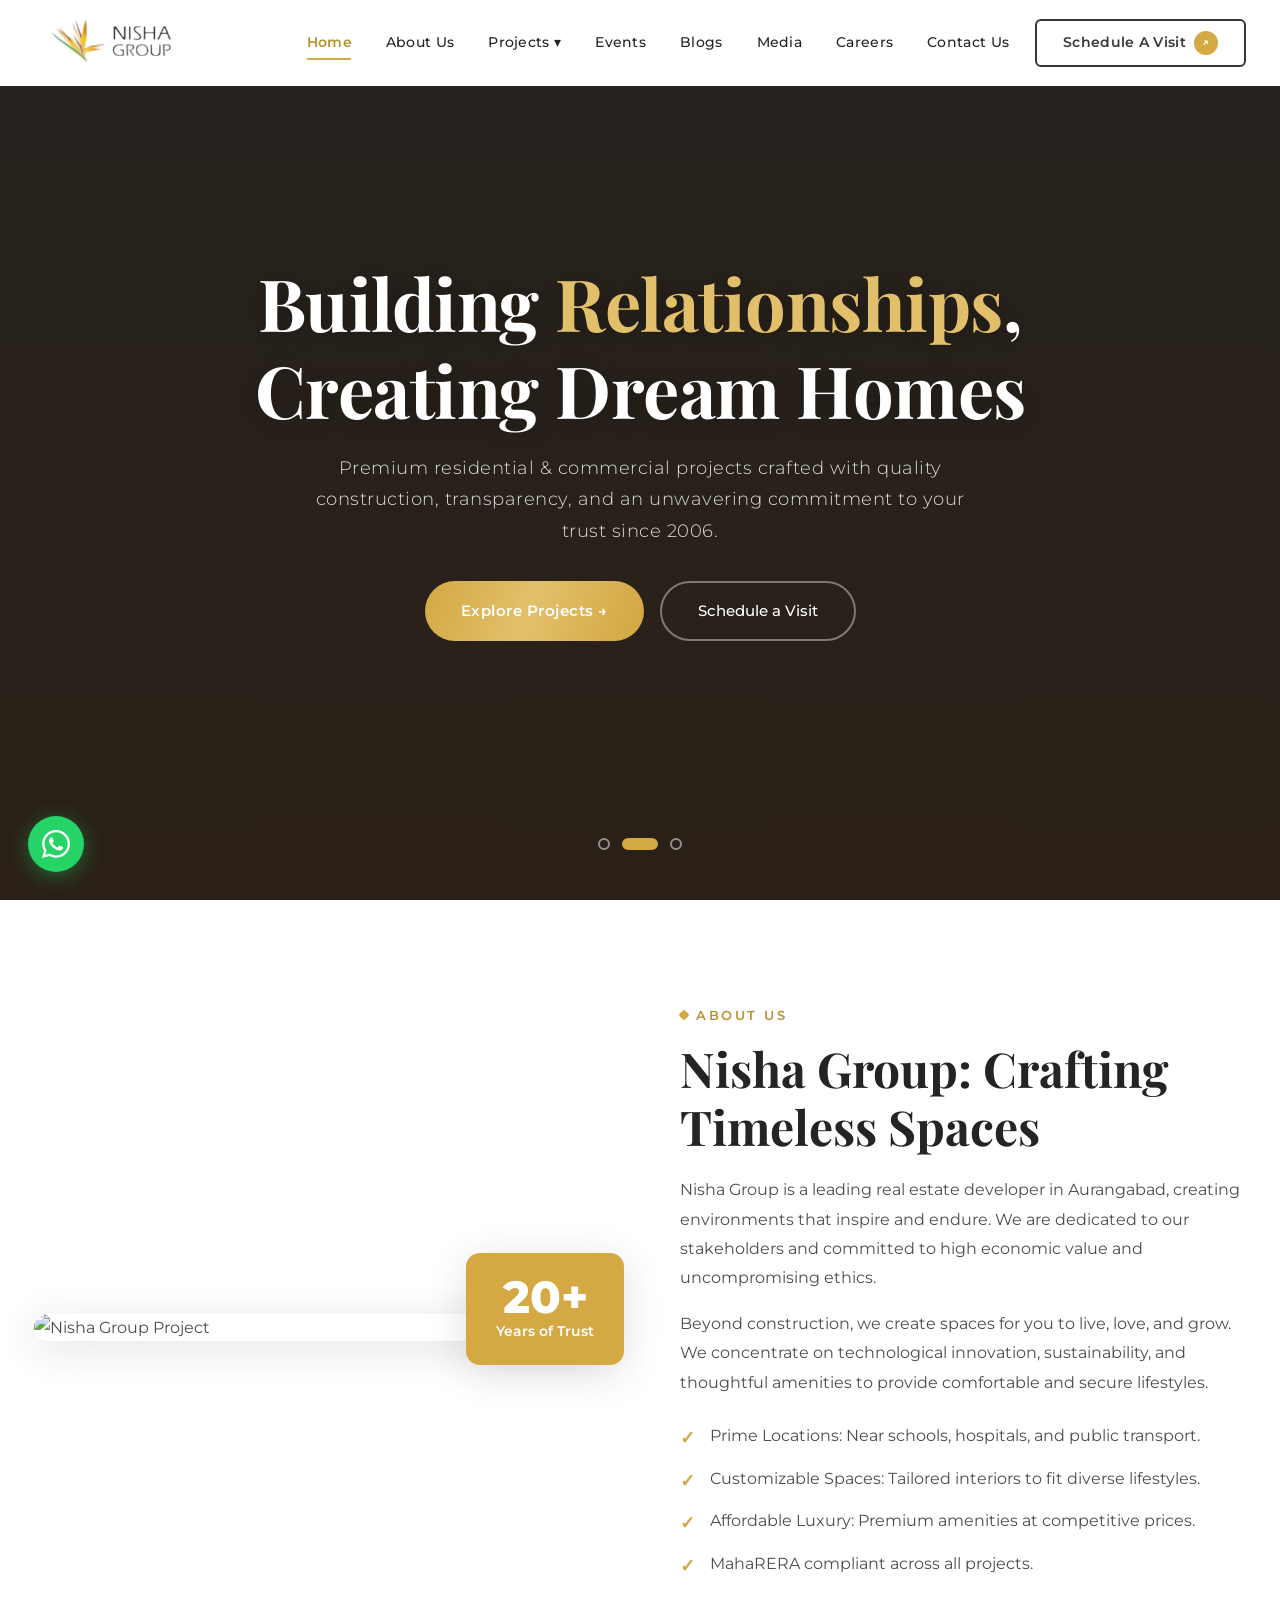
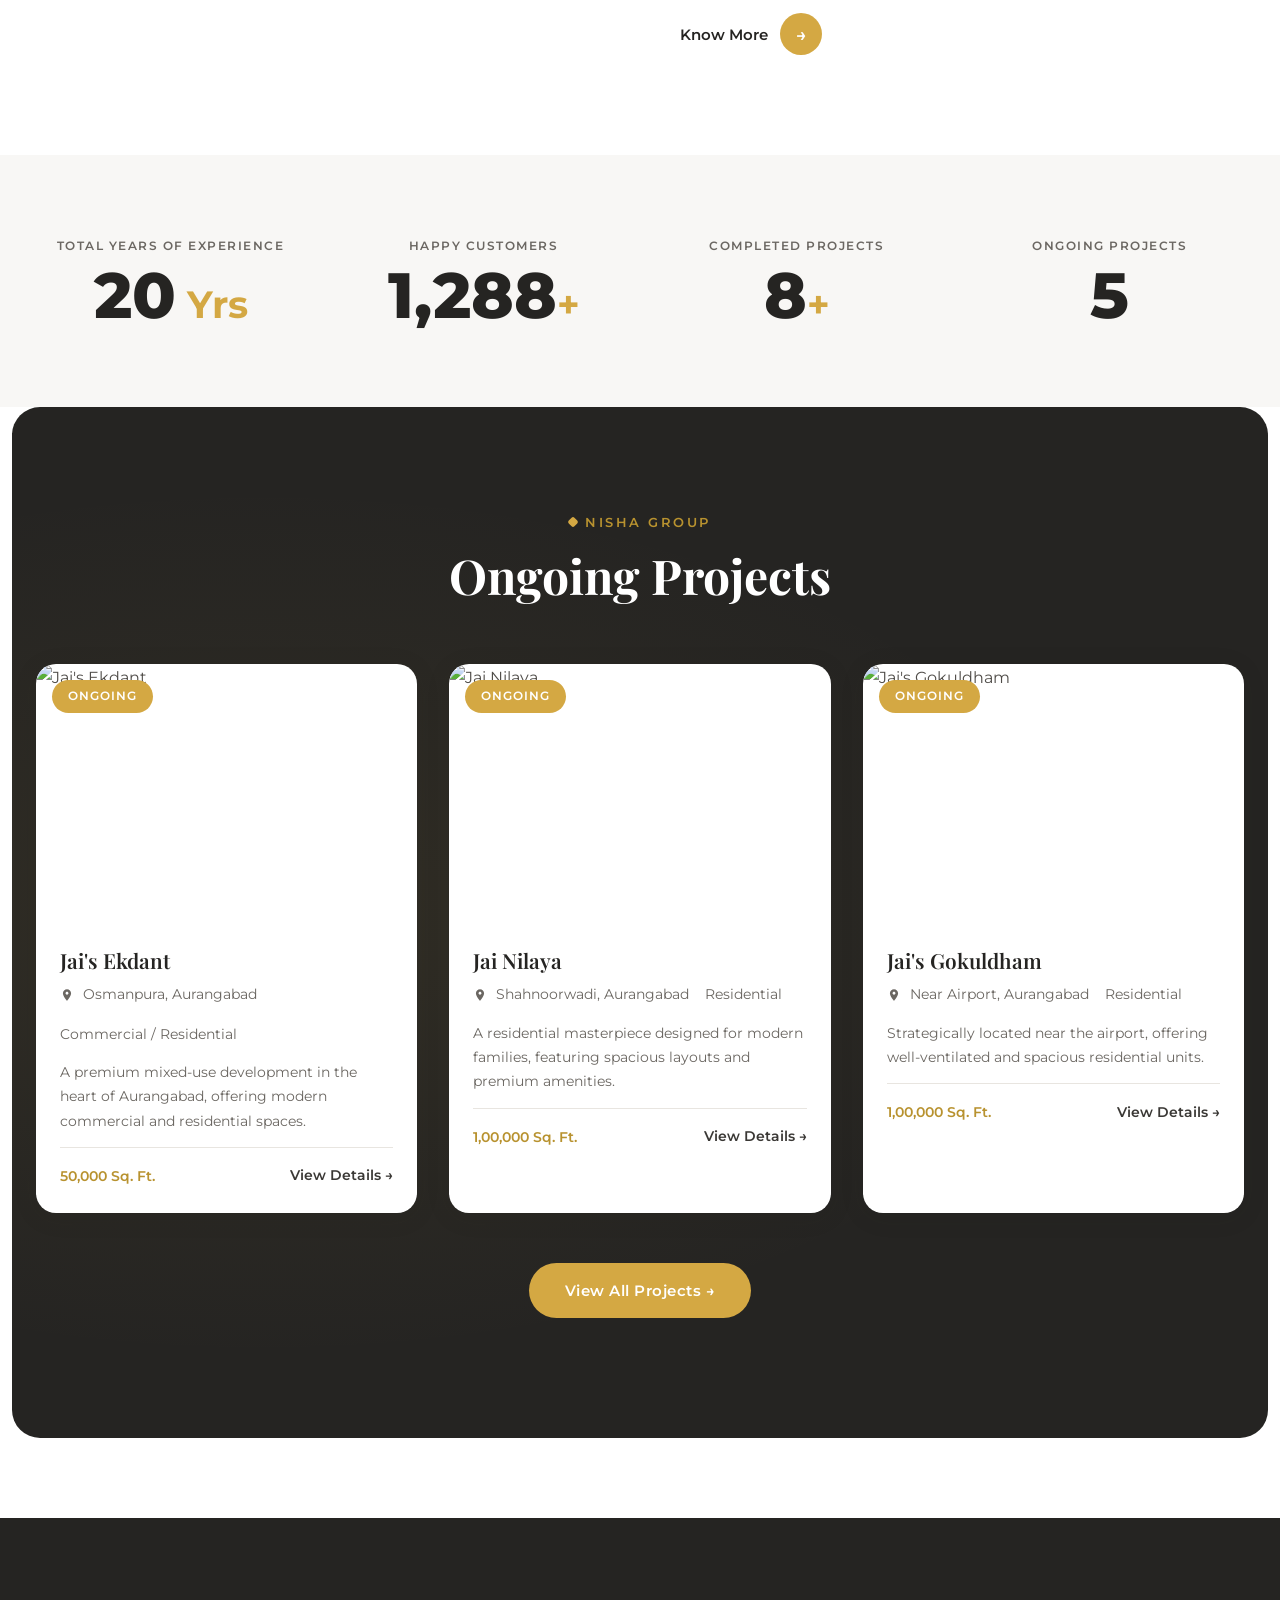
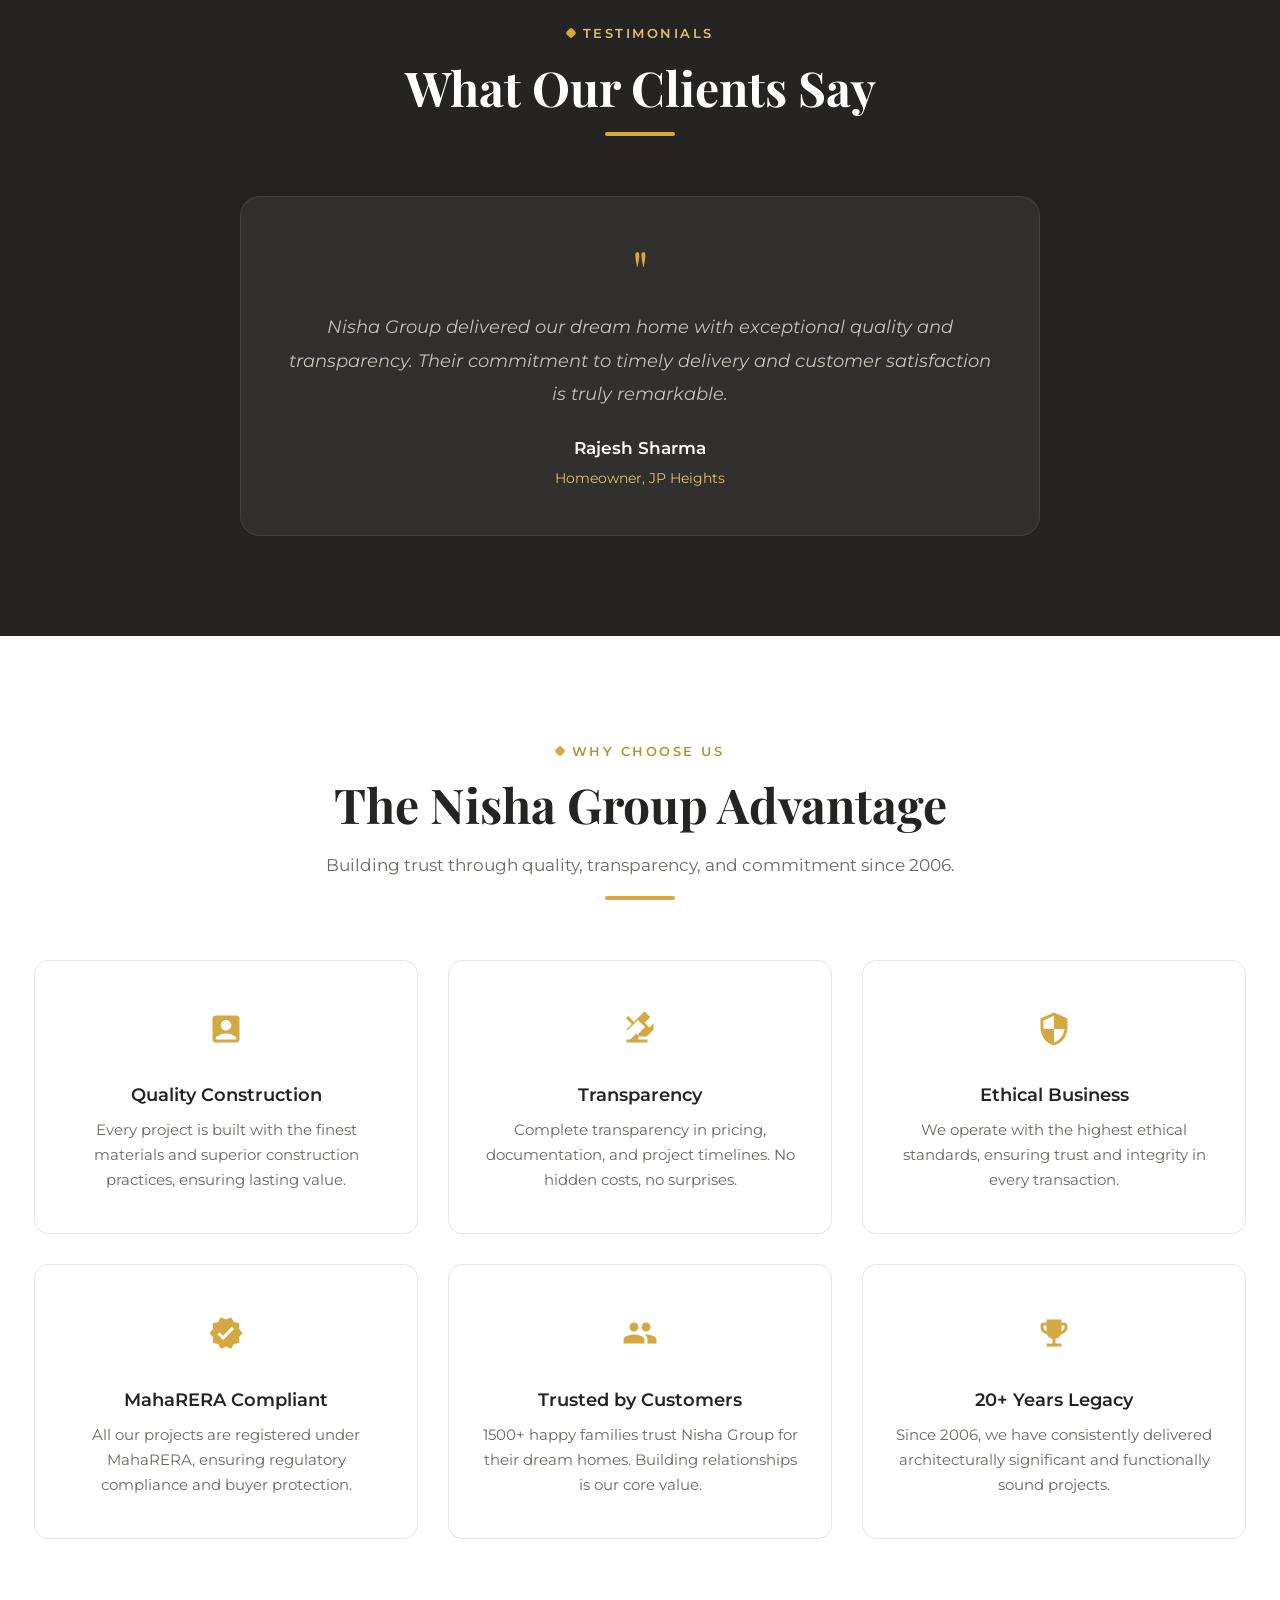
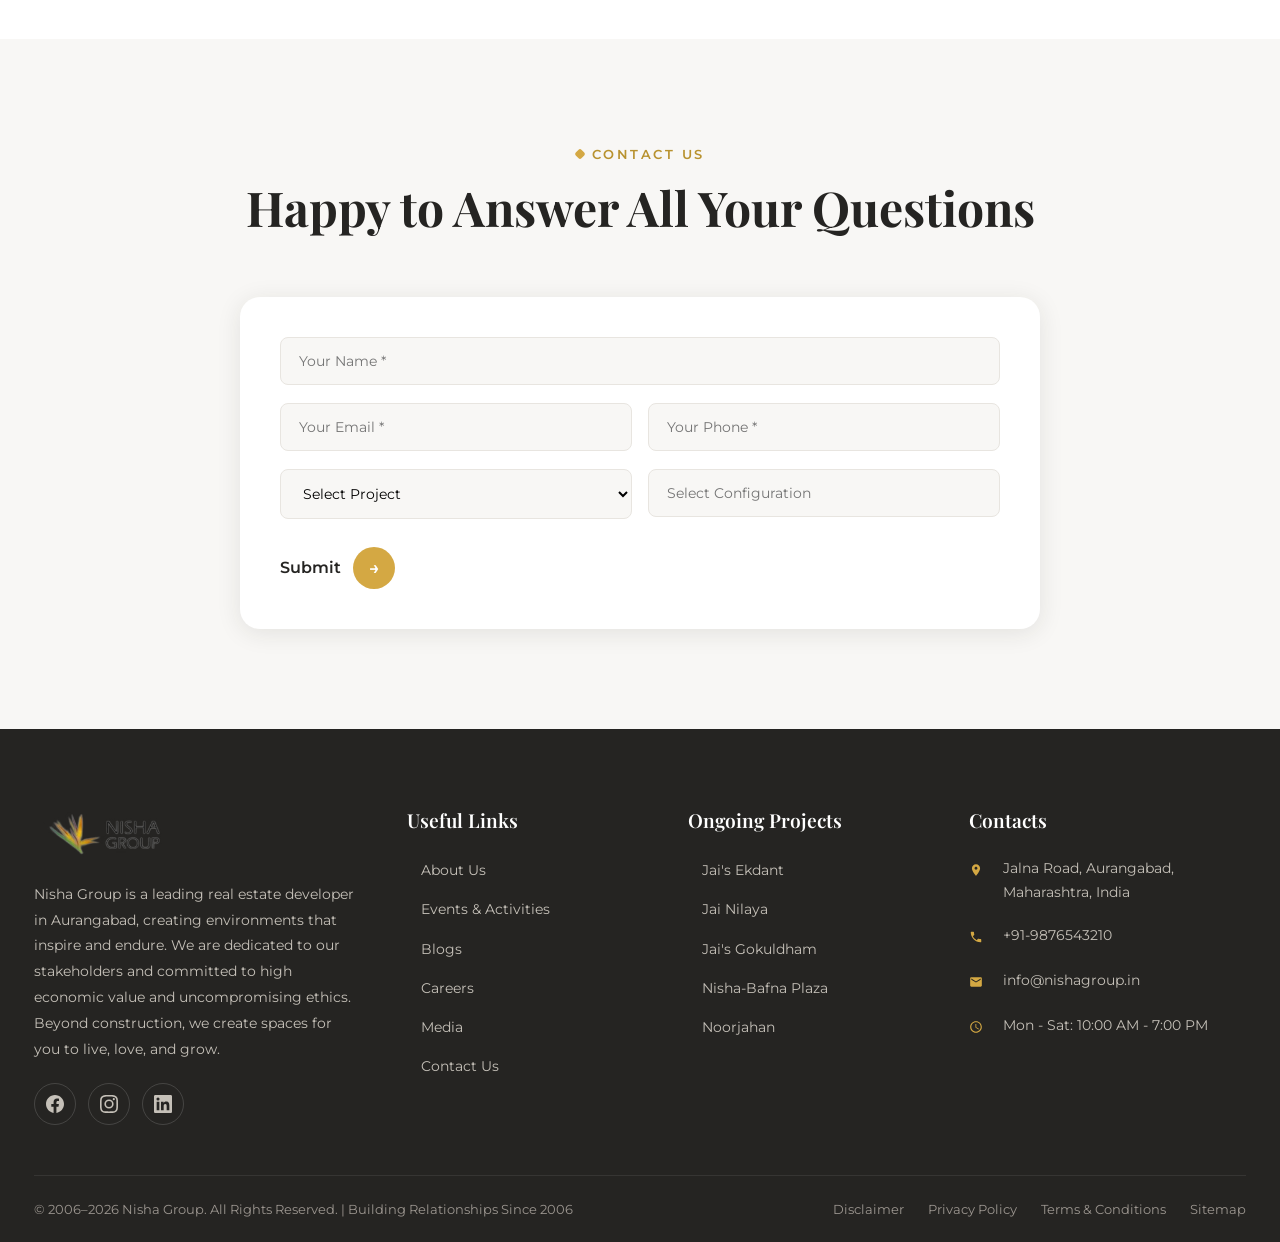
==== commit bc1010aa: "website updated to premium look and feel" ====
--- a/index.html
+++ b/index.html
@@ -1,525 +1,531 @@
 <!DOCTYPE html>
 <html lang="en">
+
 <head>
   <meta charset="UTF-8">
   <meta name="viewport" content="width=device-width, initial-scale=1.0">
   <title>Nisha Group | Building Relationships - Premium Real Estate in Aurangabad</title>
-  <meta name="description" content="Nisha Group - Established in 2006, one of the most renowned real estate development companies in Aurangabad. Premium residential & commercial projects.">
+  <meta name="description"
+    content="Nisha Group - Established in 2006, one of the most renowned real estate development companies in Aurangabad. Premium residential & commercial projects.">
   <link rel="stylesheet" href="css/style.css">
-  <link rel="icon" href="assets/images/logo.png">
+  <link rel="icon" href="logo.png">
 </head>
+
 <body>
 
-<!-- Preloader -->
-<div id="preloader">
-  <img src="assets/images/logo.png" alt="Nisha Group" class="loader-logo">
-</div>
-
-<!-- Rainbow Stripe -->
-<div class="stripe-bar"></div>
-
-<!-- Header -->
-<header class="header" id="header">
-  <div class="container">
-    <a href="index.html" class="header-logo">
-      <img src="assets/images/logo.png" alt="Nisha Group - Building Relationships">
-    </a>
-    <nav class="nav-menu" id="navMenu">
-      <a href="index.html" class="active">Home</a>
-      <a href="about.html">About Us</a>
-      <div class="nav-dropdown">
-        <a href="projects.html">Projects ▾</a>
-        <div class="dropdown-menu">
-          <a href="projects.html#ongoing">Ongoing Projects</a>
-          <a href="projects.html#completed">Completed Projects</a>
-          <a href="projects.html#upcoming">Upcoming Projects</a>
-        </div>
-      </div>
-      <a href="events.html">Events</a>
-      <a href="blogs.html">Blogs</a>
-      <a href="media.html">Media</a>
-      <a href="careers.html">Careers</a>
-      <a href="contact.html">Contact</a>
-      <a href="#" class="btn-enquire" data-modal="enquire">Enquire Now</a>
-    </nav>
-    <div class="hamburger" id="hamburger">
-      <span></span><span></span><span></span>
-    </div>
+  <!-- Preloader -->
+  <div id="preloader">
+    <img src="logo.png" alt="Nisha Group" class="loader-logo">
   </div>
-</header>
-
-<!-- Hero Section -->
-<section class="hero" id="hero">
-  <div class="hero-slider">
-    <div class="hero-slide active">
-      <img src="assets/images/project_ekdant.jpg" alt="Jai's Ekdant - Ongoing Project">
-      <div class="hero-overlay"></div>
-    </div>
-    <div class="hero-slide">
-      <img src="assets/images/project_jai_nilaya.jpg" alt="Jai Nilaya - Ongoing Project">
-      <div class="hero-overlay"></div>
-    </div>
-    <div class="hero-slide">
-      <img src="assets/images/project_gokuldham.jpg" alt="Gokuldham - Ongoing Project">
-      <div class="hero-overlay"></div>
+
+  <!-- Nav Overlay -->
+  <div class="nav-overlay"></div>
+
+  <!-- Header -->
+  <header class="header" id="header">
+    <div class="container">
+      <a href="index.html" class="header-logo">
+        <img src="logo.png" alt="Nisha Group - Building Relationships">
+      </a>
+      <div class="hamburger" id="hamburger">
+        <span></span><span></span><span></span>
+      </div>
+      <nav class="nav-menu" id="navMenu">
+        <a href="index.html" class="active">Home</a>
+        <a href="about.html">About Us</a>
+        <div class="nav-dropdown">
+          <a href="projects.html">Projects ▾</a>
+          <div class="dropdown-menu">
+            <a href="projects.html#ongoing">Ongoing Projects</a>
+            <a href="projects.html#completed">Completed Projects</a>
+            <a href="projects.html#upcoming">Upcoming Projects</a>
+          </div>
+        </div>
+        <a href="events.html">Events</a>
+        <a href="blogs.html">Blogs</a>
+        <a href="media.html">Media</a>
+        <a href="careers.html">Careers</a>
+        <a href="contact.html">Contact Us</a>
+        <a href="#" class="btn-enquire" data-modal="enquire">Schedule A Visit <span class="arrow-icon">↗</span></a>
+      </nav>
+    </div>
+  </header>
+
+  <!-- Hero Section -->
+  <section class="hero" id="hero">
+    <div class="hero-slider">
+      <div class="hero-slide active">
+        <img src="https://images.unsplash.com/photo-1600596542815-ffad4c1539a9?w=1920&q=80" alt="Premium Homes">
+        <div class="hero-overlay"></div>
+      </div>
+      <div class="hero-slide">
+        <img src="https://images.unsplash.com/photo-1600585154340-be6161a56a0c?w=1920&q=80" alt="Modern Living">
+        <div class="hero-overlay"></div>
+      </div>
+      <div class="hero-slide">
+        <img src="https://images.unsplash.com/photo-1613490493576-7fde63acd811?w=1920&q=80" alt="Luxury Properties">
+        <div class="hero-overlay"></div>
+      </div>
+    </div>
+    <div class="hero-content">
+      <h1>Building <span>Relationships</span>, Creating Dream Homes</h1>
+      <p>Premium residential & commercial projects crafted with quality construction, transparency, and an unwavering
+        commitment to your trust since 2006.</p>
+      <div class="hero-btns">
+        <a href="projects.html" class="btn-primary">Explore Projects →</a>
+        <a href="#" class="btn-outline" data-modal="enquire">Schedule a Visit</a>
+      </div>
+    </div>
+    <div class="hero-dots">
+      <span class="dot active" data-slide="0"></span>
+      <span class="dot" data-slide="1"></span>
+      <span class="dot" data-slide="2"></span>
+    </div>
+  </section>
+
+  <!-- About Section -->
+  <section class="section" id="about-snapshot">
+    <div class="container">
+      <div class="about-snapshot">
+        <div class="about-image fade-left">
+          <img src="https://images.unsplash.com/photo-1600607687939-ce8a6c25118c?w=800&q=80" alt="Nisha Group Project"
+            style="border-radius:var(--radius-lg);">
+          <div class="experience-badge">
+            <div class="num">20+</div>
+            <div class="txt">Years of Trust</div>
+          </div>
+        </div>
+        <div class="about-text fade-right">
+          <div class="section-header" style="margin-bottom:20px;">
+            <span class="label">About Us</span>
+            <h2>Nisha Group: Crafting Timeless Spaces</h2>
+          </div>
+          <p>Nisha Group is a leading real estate developer in Aurangabad, creating environments that inspire and
+            endure. We are dedicated to our stakeholders and committed to high economic value and uncompromising ethics.
+          </p>
+          <p>Beyond construction, we create spaces for you to live, love, and grow. We concentrate on technological
+            innovation, sustainability, and thoughtful amenities to provide comfortable and secure lifestyles.</p>
+          <ul>
+            <li>Prime Locations: Near schools, hospitals, and public transport.</li>
+            <li>Customizable Spaces: Tailored interiors to fit diverse lifestyles.</li>
+            <li>Affordable Luxury: Premium amenities at competitive prices.</li>
+            <li>MahaRERA compliant across all projects.</li>
+          </ul>
+          <a href="about.html" class="btn-arrow">
+            <span>Know More</span>
+            <span class="arrow-circle">→</span>
+          </a>
+        </div>
+      </div>
+    </div>
+  </section>
+
+  <!-- Counters -->
+  <section class="counters-section">
+    <div class="container">
+      <div class="counters">
+        <div class="counter-box fade-up">
+          <div class="counter-label">Total years of experience</div>
+          <div class="count" data-target="20" data-suffix=" Yrs">0</div>
+        </div>
+        <div class="counter-box fade-up">
+          <div class="counter-label">Happy Customers</div>
+          <div class="count" data-target="1500" data-suffix="+">0</div>
+        </div>
+        <div class="counter-box fade-up">
+          <div class="counter-label">Completed Projects</div>
+          <div class="count" data-target="8" data-suffix="+">0</div>
+        </div>
+        <div class="counter-box fade-up">
+          <div class="counter-label">Ongoing Projects</div>
+          <div class="count" data-target="5" data-suffix="">0</div>
+        </div>
+      </div>
+    </div>
+  </section>
+
+  <!-- Featured Projects -->
+  <section class="projects-section" id="featured-projects">
+    <div class="container">
+      <div class="section-header center fade-up">
+        <span class="label">Nisha Group</span>
+        <h2 style="color:var(--white);">Ongoing Projects</h2>
+      </div>
+      <div class="projects-grid">
+        <div class="project-card fade-up" data-category="ongoing">
+          <div class="card-image">
+            <img src="https://images.unsplash.com/photo-1545324418-cc1a3fa10c00?w=800&q=80" alt="Jai's Ekdant">
+            <span class="card-badge badge-ongoing">Ongoing</span>
+          </div>
+          <div class="card-body">
+            <h3>Jai's Ekdant</h3>
+            <div class="card-meta">
+              <span><svg width="14" height="14" viewBox="0 0 24 24" fill="currentColor"
+                  style="vertical-align:-2px;margin-right:4px">
+                  <path
+                    d="M12 2C8.13 2 5 5.13 5 9c0 5.25 7 13 7 13s7-7.75 7-13c0-3.87-3.13-7-7-7zm0 9.5c-1.38 0-2.5-1.12-2.5-2.5s1.12-2.5 2.5-2.5 2.5 1.12 2.5 2.5-1.12 2.5-2.5 2.5z" />
+                </svg> Osmanpura, Aurangabad</span>
+              <span> Commercial / Residential</span>
+            </div>
+            <p style="color:var(--gray-500);font-size:0.9rem;margin-bottom:14px;">A premium mixed-use development in the
+              heart of Aurangabad, offering modern commercial and residential spaces.</p>
+            <div class="card-footer">
+              <span class="area">50,000 Sq. Ft.</span>
+              <a href="project-detail.html?project=ekdant" class="view-btn">View Details →</a>
+            </div>
+          </div>
+        </div>
+        <div class="project-card fade-up" data-category="ongoing">
+          <div class="card-image">
+            <img src="https://images.unsplash.com/photo-1600047509807-ba8f99d2cdde?w=800&q=80" alt="Jai Nilaya">
+            <span class="card-badge badge-ongoing">Ongoing</span>
+          </div>
+          <div class="card-body">
+            <h3>Jai Nilaya</h3>
+            <div class="card-meta">
+              <span><svg width="14" height="14" viewBox="0 0 24 24" fill="currentColor"
+                  style="vertical-align:-2px;margin-right:4px">
+                  <path
+                    d="M12 2C8.13 2 5 5.13 5 9c0 5.25 7 13 7 13s7-7.75 7-13c0-3.87-3.13-7-7-7zm0 9.5c-1.38 0-2.5-1.12-2.5-2.5s1.12-2.5 2.5-2.5 2.5 1.12 2.5 2.5-1.12 2.5-2.5 2.5z" />
+                </svg> Shahnoorwadi, Aurangabad</span>
+              <span> Residential</span>
+            </div>
+            <p style="color:var(--gray-500);font-size:0.9rem;margin-bottom:14px;">A residential masterpiece designed for
+              modern families, featuring spacious layouts and premium amenities.</p>
+            <div class="card-footer">
+              <span class="area">1,00,000 Sq. Ft.</span>
+              <a href="project-detail.html?project=nilaya" class="view-btn">View Details →</a>
+            </div>
+          </div>
+        </div>
+        <div class="project-card fade-up" data-category="ongoing">
+          <div class="card-image">
+            <img src="https://images.unsplash.com/photo-1600566753190-17f0baa2a6c3?w=800&q=80" alt="Jai's Gokuldham">
+            <span class="card-badge badge-ongoing">Ongoing</span>
+          </div>
+          <div class="card-body">
+            <h3>Jai's Gokuldham</h3>
+            <div class="card-meta">
+              <span><svg width="14" height="14" viewBox="0 0 24 24" fill="currentColor"
+                  style="vertical-align:-2px;margin-right:4px">
+                  <path
+                    d="M12 2C8.13 2 5 5.13 5 9c0 5.25 7 13 7 13s7-7.75 7-13c0-3.87-3.13-7-7-7zm0 9.5c-1.38 0-2.5-1.12-2.5-2.5s1.12-2.5 2.5-2.5 2.5 1.12 2.5 2.5-1.12 2.5-2.5 2.5z" />
+                </svg> Near Airport, Aurangabad</span>
+              <span> Residential</span>
+            </div>
+            <p style="color:var(--gray-500);font-size:0.9rem;margin-bottom:14px;">Strategically located near the
+              airport, offering well-ventilated and spacious residential units.</p>
+            <div class="card-footer">
+              <span class="area">1,00,000 Sq. Ft.</span>
+              <a href="project-detail.html?project=gokuldham" class="view-btn">View Details →</a>
+            </div>
+          </div>
+        </div>
+      </div>
+      <div style="text-align:center;margin-top:50px;" class="fade-up">
+        <a href="projects.html" class="btn-primary" style="background:var(--gold);color:var(--white);">View All Projects
+          →</a>
+      </div>
+    </div>
+  </section>
+
+  <!-- Testimonials -->
+  <section class="section section-dark" id="testimonials" style="margin-top:80px;">
+    <div class="container">
+      <div class="section-header center fade-up">
+        <span class="label" style="color:var(--gold-light);">Testimonials</span>
+        <h2 style="color:var(--white);">What Our Clients Say</h2>
+        <div class="underline" style="margin:16px auto 0;"></div>
+      </div>
+      <div class="testimonial-slider fade-up">
+        <div class="testimonial-card" style="transition: opacity 0.5s ease;">
+          <div class="quote">"</div>
+          <p>Nisha Group delivered our dream home with exceptional quality and transparency. Their commitment to timely
+            delivery and customer satisfaction is truly remarkable.</p>
+          <div class="author">Rajesh Sharma</div>
+          <div class="role">Homeowner, JP Heights</div>
+        </div>
+        <div class="testimonial-card" style="display:none;transition: opacity 0.5s ease;">
+          <div class="quote">"</div>
+          <p>We invested in Nisha's Pride Landmark for our business and it has been the best decision. Premium
+            construction quality and a prime location made all the difference.</p>
+          <div class="author">Priya Deshmukh</div>
+          <div class="role">Business Owner</div>
+        </div>
+        <div class="testimonial-card" style="display:none;transition: opacity 0.5s ease;">
+          <div class="quote">"</div>
+          <p>The integrity and professionalism of Nisha Group sets them apart. From booking to possession, every step
+            was smooth and well-communicated.</p>
+          <div class="author">Amit Patil</div>
+          <div class="role">Homeowner, Jai Serenity</div>
+        </div>
+      </div>
+    </div>
+  </section>
+
+  <!-- Why Nisha Group -->
+  <section class="section" id="why-us">
+    <div class="container">
+      <div class="section-header center fade-up">
+        <span class="label">Why Choose Us</span>
+        <h2>The Nisha Group Advantage</h2>
+        <p>Building trust through quality, transparency, and commitment since 2006.</p>
+        <div class="underline" style="margin:16px auto 0;"></div>
+      </div>
+      <div class="why-grid">
+        <div class="why-card fade-up">
+          <div class="icon"><svg width="36" height="36" viewBox="0 0 24 24" fill="var(--gold)">
+              <path
+                d="M19 3H5c-1.1 0-2 .9-2 2v14c0 1.1.9 2 2 2h14c1.1 0 2-.9 2-2V5c0-1.1-.9-2-2-2zm-7 3c1.93 0 3.5 1.57 3.5 3.5S13.93 13 12 13s-3.5-1.57-3.5-3.5S10.07 6 12 6zm7 13H5v-.23c0-.62.28-1.2.76-1.58C7.47 15.82 9.64 15 12 15s4.53.82 6.24 2.19c.48.38.76.97.76 1.58V19z" />
+            </svg></div>
+          <h3>Quality Construction</h3>
+          <p>Every project is built with the finest materials and superior construction practices, ensuring lasting
+            value.</p>
+        </div>
+        <div class="why-card fade-up">
+          <div class="icon"><svg width="36" height="36" viewBox="0 0 24 24" fill="var(--gold)">
+              <path
+                d="M16.48 10.41c-.39.39-1.04.39-1.43 0l-4.47-4.46-7.05 7.04-.66-.63 3.7-3.71L2.71 4.8l1.41-1.41 3.86 3.86 7.05-7.04L18.89 4.07l-3.7 3.71 4.46 4.47c.39.39.39 1.04 0 1.43l-3.17 3.18zM21 12.5l-4.5 4.5H11v-2l5-5 1.59 1.59 3.41-3.41V12.5zM5.55 19l3.96-3.96L11 16.5V19h6v2H3v-2h2.55z" />
+            </svg></div>
+          <h3>Transparency</h3>
+          <p>Complete transparency in pricing, documentation, and project timelines. No hidden costs, no surprises.</p>
+        </div>
+        <div class="why-card fade-up">
+          <div class="icon"><svg width="36" height="36" viewBox="0 0 24 24" fill="var(--gold)">
+              <path
+                d="M12 1L3 5v6c0 5.55 3.84 10.74 9 12 5.16-1.26 9-6.45 9-12V5l-9-4zm0 10.99h7c-.53 4.12-3.28 7.79-7 8.94V12H5V6.3l7-3.11v8.8z" />
+            </svg></div>
+          <h3>Ethical Business</h3>
+          <p>We operate with the highest ethical standards, ensuring trust and integrity in every transaction.</p>
+        </div>
+        <div class="why-card fade-up">
+          <div class="icon"><svg width="36" height="36" viewBox="0 0 24 24" fill="var(--gold)">
+              <path
+                d="M23 12l-2.44-2.79.34-3.69-3.61-.82-1.89-3.2L12 2.96 8.6 1.5 6.71 4.69 3.1 5.5l.34 3.7L1 12l2.44 2.79-.34 3.7 3.61.82L8.6 22.5l3.4-1.47 3.4 1.46 1.89-3.19 3.61-.82-.34-3.69L23 12zm-12.91 4.72l-3.8-3.81 1.48-1.48 2.32 2.33 5.85-5.87 1.48 1.48-7.33 7.35z" />
+            </svg></div>
+          <h3>MahaRERA Compliant</h3>
+          <p>All our projects are registered under MahaRERA, ensuring regulatory compliance and buyer protection.</p>
+        </div>
+        <div class="why-card fade-up">
+          <div class="icon"><svg width="36" height="36" viewBox="0 0 24 24" fill="var(--gold)">
+              <path
+                d="M16 11c1.66 0 2.99-1.34 2.99-3S17.66 5 16 5c-1.66 0-3 1.34-3 3s1.34 3 3 3zm-8 0c1.66 0 2.99-1.34 2.99-3S9.66 5 8 5C6.34 5 5 6.34 5 8s1.34 3 3 3zm0 2c-2.33 0-7 1.17-7 3.5V19h14v-2.5c0-2.33-4.67-3.5-7-3.5zm8 0c-.29 0-.62.02-.97.05 1.16.84 1.97 1.97 1.97 3.45V19h6v-2.5c0-2.33-4.67-3.5-7-3.5z" />
+            </svg></div>
+          <h3>Trusted by Customers</h3>
+          <p>1500+ happy families trust Nisha Group for their dream homes. Building relationships is our core value.</p>
+        </div>
+        <div class="why-card fade-up">
+          <div class="icon"><svg width="36" height="36" viewBox="0 0 24 24" fill="var(--gold)">
+              <path
+                d="M19 5h-2V3H7v2H5c-1.1 0-2 .9-2 2v1c0 2.55 1.92 4.63 4.39 4.94.63 1.5 1.98 2.63 3.61 2.96V19H7v2h10v-2h-4v-3.1c1.63-.33 2.98-1.46 3.61-2.96C19.08 12.63 21 10.55 21 8V7c0-1.1-.9-2-2-2zM5 8V7h2v3.82C5.84 10.4 5 9.3 5 8zm14 0c0 1.3-.84 2.4-2 2.82V7h2v1z" />
+            </svg></div>
+          <h3>20+ Years Legacy</h3>
+          <p>Since 2006, we have consistently delivered architecturally significant and functionally sound projects.</p>
+        </div>
+      </div>
+    </div>
+  </section>
+
+  <!-- Contact Section (Evernest style) -->
+  <section class="contact-section" id="contact-home">
+    <div class="container">
+      <div class="section-header center fade-up">
+        <span class="label">Contact Us</span>
+        <h2>Happy to Answer All Your Questions</h2>
+      </div>
+      <div class="contact-form fade-up" style="max-width:800px;margin:0 auto;">
+        <form id="homeContactForm">
+          <div class="form-group">
+            <input type="text" placeholder="Your Name *" required>
+          </div>
+          <div class="form-row">
+            <div class="form-group">
+              <input type="email" placeholder="Your Email *" required>
+            </div>
+            <div class="form-group">
+              <input type="tel" placeholder="Your Phone *" required>
+            </div>
+          </div>
+          <div class="form-row">
+            <div class="form-group">
+              <select>
+                <option value="">Select Project</option>
+                <option>Jai's Ekdant</option>
+                <option>Jai Nilaya</option>
+                <option>Jai's Gokuldham</option>
+                <option>Nisha-Bafna Plaza</option>
+                <option>Other</option>
+              </select>
+            </div>
+            <div class="form-group">
+              <input type="text" placeholder="Select Configuration" disabled>
+            </div>
+          </div>
+          <div style="margin-top:10px;">
+            <button type="submit" class="btn-arrow" style="cursor:pointer;background:none;border:none;font-size:1rem;">
+              <span>Submit</span>
+              <span class="arrow-circle">→</span>
+            </button>
+          </div>
+        </form>
+      </div>
+    </div>
+  </section>
+
+  <!-- Footer -->
+  <footer class="footer">
+    <div class="container">
+      <div class="footer-grid">
+        <div class="footer-col footer-about">
+          <img src="logo.png" alt="Nisha Group" class="footer-logo">
+          <p>Nisha Group is a leading real estate developer in Aurangabad, creating environments that inspire and
+            endure. We are dedicated to our stakeholders and committed to high economic value and uncompromising ethics.
+            Beyond construction, we create spaces for you to live, love, and grow.</p>
+          <div class="social-icons">
+            <a href="#" aria-label="Facebook">
+              <svg width="18" height="18" viewBox="0 0 24 24" fill="currentColor">
+                <path
+                  d="M24 12.073c0-6.627-5.373-12-12-12s-12 5.373-12 12c0 5.99 4.388 10.954 10.125 11.854v-8.385H7.078v-3.47h3.047V9.43c0-3.007 1.792-4.669 4.533-4.669 1.312 0 2.686.235 2.686.235v2.953H15.83c-1.491 0-1.956.925-1.956 1.874v2.25h3.328l-.532 3.47h-2.796v8.385C19.612 23.027 24 18.062 24 12.073z" />
+              </svg>
+            </a>
+            <a href="#" aria-label="Instagram">
+              <svg width="18" height="18" viewBox="0 0 24 24" fill="currentColor">
+                <path
+                  d="M12 2.163c3.204 0 3.584.012 4.85.07 3.252.148 4.771 1.691 4.919 4.919.058 1.265.069 1.645.069 4.849 0 3.205-.012 3.584-.069 4.849-.149 3.225-1.664 4.771-4.919 4.919-1.266.058-1.644.07-4.85.07-3.204 0-3.584-.012-4.849-.07-3.26-.149-4.771-1.699-4.919-4.92-.058-1.265-.07-1.644-.07-4.849 0-3.204.013-3.583.07-4.849.149-3.227 1.664-4.771 4.919-4.919 1.266-.057 1.645-.069 4.849-.069zM12 0C8.741 0 8.333.014 7.053.072 2.695.272.273 2.69.073 7.052.014 8.333 0 8.741 0 12c0 3.259.014 3.668.072 4.948.2 4.358 2.618 6.78 6.98 6.98C8.333 23.986 8.741 24 12 24c3.259 0 3.668-.014 4.948-.072 4.354-.2 6.782-2.618 6.979-6.98.059-1.28.073-1.689.073-4.948 0-3.259-.014-3.667-.072-4.947-.196-4.354-2.617-6.78-6.979-6.98C15.668.014 15.259 0 12 0zm0 5.838a6.162 6.162 0 100 12.324 6.162 6.162 0 000-12.324zM12 16a4 4 0 110-8 4 4 0 010 8zm6.406-11.845a1.44 1.44 0 100 2.881 1.44 1.44 0 000-2.881z" />
+              </svg>
+            </a>
+            <a href="#" aria-label="LinkedIn">
+              <svg width="18" height="18" viewBox="0 0 24 24" fill="currentColor">
+                <path
+                  d="M20.447 20.452h-3.554v-5.569c0-1.328-.027-3.037-1.852-3.037-1.853 0-2.136 1.445-2.136 2.939v5.667H9.351V9h3.414v1.561h.046c.477-.9 1.637-1.85 3.37-1.85 3.601 0 4.267 2.37 4.267 5.455v6.286zM5.337 7.433a2.062 2.062 0 01-2.063-2.065 2.064 2.064 0 112.063 2.065zm1.782 13.019H3.555V9h3.564v11.452zM22.225 0H1.771C.792 0 0 .774 0 1.729v20.542C0 23.227.792 24 1.771 24h20.451C23.2 24 24 23.227 24 22.271V1.729C24 .774 23.2 0 22.222 0h.003z" />
+              </svg>
+            </a>
+          </div>
+        </div>
+        <div class="footer-col">
+          <h4>Useful Links</h4>
+          <ul>
+            <li><a href="about.html">About Us</a></li>
+            <li><a href="events.html">Events & Activities</a></li>
+            <li><a href="blogs.html">Blogs</a></li>
+            <li><a href="careers.html">Careers</a></li>
+            <li><a href="media.html">Media</a></li>
+            <li><a href="contact.html">Contact Us</a></li>
+          </ul>
+        </div>
+        <div class="footer-col">
+          <h4>Ongoing Projects</h4>
+          <ul>
+            <li><a href="project-detail.html?project=ekdant">Jai's Ekdant</a></li>
+            <li><a href="project-detail.html?project=nilaya">Jai Nilaya</a></li>
+            <li><a href="project-detail.html?project=gokuldham">Jai's Gokuldham</a></li>
+            <li><a href="project-detail.html?project=bafnaplaza">Nisha-Bafna Plaza</a></li>
+            <li><a href="project-detail.html?project=noorjahan">Noorjahan</a></li>
+          </ul>
+        </div>
+        <div class="footer-col">
+          <h4>Contacts</h4>
+          <div class="footer-contact-item">
+            <span class="icon"><svg width="14" height="14" viewBox="0 0 24 24" fill="currentColor"
+                style="vertical-align:-2px;margin-right:4px">
+                <path
+                  d="M12 2C8.13 2 5 5.13 5 9c0 5.25 7 13 7 13s7-7.75 7-13c0-3.87-3.13-7-7-7zm0 9.5c-1.38 0-2.5-1.12-2.5-2.5s1.12-2.5 2.5-2.5 2.5 1.12 2.5 2.5-1.12 2.5-2.5 2.5z" />
+              </svg></span>
+            <span>Jalna Road, Aurangabad, Maharashtra, India</span>
+          </div>
+          <div class="footer-contact-item">
+            <span class="icon"><svg width="14" height="14" viewBox="0 0 24 24" fill="currentColor"
+                style="vertical-align:-2px;margin-right:4px">
+                <path
+                  d="M6.62 10.79c1.44 2.83 3.76 5.14 6.59 6.59l2.2-2.2c.27-.27.67-.36 1.02-.24 1.12.37 2.33.57 3.57.57.55 0 1 .45 1 1V20c0 .55-.45 1-1 1-9.39 0-17-7.61-17-17 0-.55.45-1 1-1h3.5c.55 0 1 .45 1 1 0 1.25.2 2.45.57 3.57.11.35.03.74-.25 1.02l-2.2 2.2z" />
+              </svg></span>
+            <span><a href="tel:+919876543210">+91-9876543210</a></span>
+          </div>
+          <div class="footer-contact-item">
+            <span class="icon"><svg width="14" height="14" viewBox="0 0 24 24" fill="currentColor"
+                style="vertical-align:-2px;margin-right:4px">
+                <path
+                  d="M20 4H4c-1.1 0-1.99.9-1.99 2L2 18c0 1.1.9 2 2 2h16c1.1 0 2-.9 2-2V6c0-1.1-.9-2-2-2zm0 4l-8 5-8-5V6l8 5 8-5v2z" />
+              </svg></span>
+            <span><a href="mailto:info@nishagroup.in">info@nishagroup.in</a></span>
+          </div>
+          <div class="footer-contact-item">
+            <span class="icon"><svg width="14" height="14" viewBox="0 0 24 24" fill="currentColor"
+                style="vertical-align:-2px;margin-right:4px">
+                <path
+                  d="M11.99 2C6.47 2 2 6.48 2 12s4.47 10 9.99 10C17.52 22 22 17.52 22 12S17.52 2 11.99 2zM12 20c-4.42 0-8-3.58-8-8s3.58-8 8-8 8 3.58 8 8-3.58 8-8 8zm.5-13H11v6l5.25 3.15.75-1.23-4.5-2.67z" />
+              </svg></span>
+            <span>Mon - Sat: 10:00 AM - 7:00 PM</span>
+          </div>
+        </div>
+      </div>
+      <div class="footer-bottom">
+        <p>© 2006–2026 Nisha Group. All Rights Reserved. | Building Relationships Since 2006</p>
+        <div class="footer-bottom-links">
+          <a href="disclaimer.html">Disclaimer</a>
+          <a href="privacy.html">Privacy Policy</a>
+          <a href="terms.html">Terms & Conditions</a>
+          <a href="sitemap-page.html">Sitemap</a>
+        </div>
+      </div>
+    </div>
+  </footer>
+
+  <!-- WhatsApp Float -->
+  <a href="https://wa.me/919876543210?text=Hi%2C%20I%20am%20interested%20in%20Nisha%20Group%20projects."
+    class="whatsapp-float" target="_blank" aria-label="Chat on WhatsApp">
+    <svg width="28" height="28" viewBox="0 0 24 24" fill="white">
+      <path
+        d="M17.472 14.382c-.297-.149-1.758-.867-2.03-.967-.273-.099-.471-.148-.67.15-.197.297-.767.966-.94 1.164-.173.199-.347.223-.644.075-.297-.15-1.255-.463-2.39-1.475-.883-.788-1.48-1.761-1.653-2.059-.173-.297-.018-.458.13-.606.134-.133.298-.347.446-.52.149-.174.198-.298.298-.497.099-.198.05-.371-.025-.52-.075-.149-.669-1.612-.916-2.207-.242-.579-.487-.5-.669-.51-.173-.008-.371-.01-.57-.01-.198 0-.52.074-.792.372-.272.297-1.04 1.016-1.04 2.479 0 1.462 1.065 2.875 1.213 3.074.149.198 2.096 3.2 5.077 4.487.709.306 1.262.489 1.694.625.712.227 1.36.195 1.871.118.571-.085 1.758-.719 2.006-1.413.248-.694.248-1.289.173-1.413-.074-.124-.272-.198-.57-.347m-5.421 7.403h-.004a9.87 9.87 0 01-5.031-1.378l-.361-.214-3.741.982.998-3.648-.235-.374a9.86 9.86 0 01-1.51-5.26c.001-5.45 4.436-9.884 9.888-9.884 2.64 0 5.122 1.03 6.988 2.898a9.825 9.825 0 012.893 6.994c-.003 5.45-4.437 9.884-9.885 9.884m8.413-18.297A11.815 11.815 0 0012.05 0C5.495 0 .16 5.335.157 11.892c0 2.096.547 4.142 1.588 5.945L.057 24l6.305-1.654a11.882 11.882 0 005.683 1.448h.005c6.554 0 11.89-5.335 11.893-11.893a11.821 11.821 0 00-3.48-8.413z" />
+    </svg>
+  </a>
+
+  <!-- Back to Top -->
+  <button class="back-to-top" aria-label="Back to top">↑</button>
+
+  <!-- Enquire Modal -->
+  <div class="modal-overlay" id="enquireModal">
+    <div class="modal">
+      <button class="modal-close">✕</button>
+      <h2 style="margin-bottom:6px;">Schedule a Visit</h2>
+      <p style="color:var(--gray-500);margin-bottom:24px;font-size:0.92rem;">Fill in the details and we'll arrange a
+        site visit for you.</p>
+      <form id="enquireForm">
+        <div class="form-group">
+          <label for="eq-name">Full Name *</label>
+          <input type="text" id="eq-name" placeholder="Enter your name" required>
+        </div>
+        <div class="form-row">
+          <div class="form-group">
+            <label for="eq-email">Email *</label>
+            <input type="email" id="eq-email" placeholder="Enter email" required>
+          </div>
+          <div class="form-group">
+            <label for="eq-phone">Phone *</label>
+            <input type="tel" id="eq-phone" placeholder="Enter phone" required>
+          </div>
+        </div>
+        <div class="form-group">
+          <label for="eq-project">Interested Project</label>
+          <select id="eq-project">
+            <option value="">Select a project</option>
+            <option>Jai's Ekdant</option>
+            <option>Jai Nilaya</option>
+            <option>Jai's Gokuldham</option>
+            <option>Nisha-Bafna Plaza</option>
+            <option>Other</option>
+          </select>
+        </div>
+        <div class="form-group">
+          <label for="eq-message">Message</label>
+          <textarea id="eq-message" rows="3" placeholder="Your message..."></textarea>
+        </div>
+        <button type="submit" class="btn-primary" style="width:100%;justify-content:center;">Submit Enquiry →</button>
+      </form>
     </div>
   </div>
-  <div class="hero-content">
-    <span class="tag">🏠 Since 2006 — Aurangabad's Trusted Builder</span>
-    <h1>Building <span>Relationships</span>, Creating Dream Homes</h1>
-    <p>Premium residential & commercial projects crafted with quality construction, transparency, and an unwavering commitment to your trust.</p>
-    <div class="hero-btns">
-      <a href="projects.html" class="btn-primary">Explore Projects →</a>
-      <a href="#" class="btn-outline" data-modal="enquire">Enquire Now</a>
-    </div>
-  </div>
-  <div class="hero-dots">
-    <span class="dot active" data-slide="0"></span>
-    <span class="dot" data-slide="1"></span>
-    <span class="dot" data-slide="2"></span>
-  </div>
-</section>
-
-<!-- About Snapshot -->
-<section class="section" id="about-snapshot">
-  <div class="container">
-    <div class="about-snapshot">
-      <div class="about-image fade-left">
-        <img src="assets/images/project_jp_heights.jpg" alt="Nisha Group Project">
-        <div class="experience-badge">
-          <div class="num">20+</div>
-          <div class="txt">Years of Trust</div>
-        </div>
-      </div>
-      <div class="about-text fade-right">
-        <div class="section-header" style="text-align:left;margin-bottom:20px;">
-          <span class="label">About Nisha Group</span>
-          <h2>Renowned Real Estate Excellence in Aurangabad</h2>
-          <div class="underline" style="margin:16px 0 0;"></div>
-        </div>
-        <p>Established in 2006, Nisha Group is one of the renowned real estate companies in Aurangabad. We have Business Interest in the field of Real Estate Development, Land Dealing, Property Dealing and Plotting.</p>
-        <p>Our focus has been on the development of premium residential and commercial projects in and around the city.</p>
-        <ul>
-          <li>High-end group housing to commercial & retail buildings</li>
-          <li>Affordable housing and sustainable development projects</li>
-          <li>Commitment to quality & innovation</li>
-          <li>MahaRERA compliant projects</li>
-        </ul>
-        <a href="about.html" class="btn-primary">Know More About Us →</a>
-      </div>
-    </div>
-  </div>
-</section>
-
-<!-- Counters -->
-<section class="section section-dark">
-  <div class="container">
-    <div class="counters">
-      <div class="counter-box fade-up">
-        <div class="icon">🏗️</div>
-        <div class="count" data-target="20" data-suffix="+">0</div>
-        <div class="label">Years of Experience</div>
-      </div>
-      <div class="counter-box fade-up">
-        <div class="icon">🏢</div>
-        <div class="count" data-target="8" data-suffix="+">0</div>
-        <div class="label">Completed Projects</div>
-      </div>
-      <div class="counter-box fade-up">
-        <div class="icon">📐</div>
-        <div class="count" data-target="5" data-suffix="+">0</div>
-        <div class="label">Ongoing Projects</div>
-      </div>
-      <div class="counter-box fade-up">
-        <div class="icon">😊</div>
-        <div class="count" data-target="1500" data-suffix="+">0</div>
-        <div class="label">Happy Families</div>
-      </div>
-    </div>
-  </div>
-</section>
-
-<!-- Featured Projects -->
-<section class="section" id="featured-projects">
-  <div class="container">
-    <div class="section-header fade-up">
-      <span class="label">Our Portfolio</span>
-      <h2>Featured Projects</h2>
-      <p>Explore our premium residential and commercial developments across Aurangabad and Pune.</p>
-      <div class="underline"></div>
-    </div>
-    <div class="filter-tabs fade-up">
-      <button class="filter-tab active" data-filter="all">All Projects</button>
-      <button class="filter-tab" data-filter="ongoing">Ongoing</button>
-      <button class="filter-tab" data-filter="completed">Completed</button>
-    </div>
-    <div class="projects-grid">
-      <!-- Ongoing -->
-      <div class="project-card fade-up" data-category="ongoing">
-        <div class="card-image">
-          <img src="assets/images/project_ekdant.jpg" alt="Jai's Ekdant">
-          <span class="card-badge badge-ongoing">Ongoing</span>
-        </div>
-        <div class="card-body">
-          <h3>Jai's Ekdant</h3>
-          <div class="card-meta">
-            <span>📍 Osmanpura, Aurangabad</span>
-            <span>🏢 Commercial / Residential</span>
-          </div>
-          <div class="card-footer">
-            <span class="area">50,000 Sq. Ft.</span>
-            <a href="project-detail.html?project=ekdant" class="view-btn">View Details →</a>
-          </div>
-        </div>
-      </div>
-      <div class="project-card fade-up" data-category="ongoing">
-        <div class="card-image">
-          <img src="assets/images/project_jai_nilaya.jpg" alt="Jai Nilaya">
-          <span class="card-badge badge-ongoing">Ongoing</span>
-        </div>
-        <div class="card-body">
-          <h3>Jai Nilaya</h3>
-          <div class="card-meta">
-            <span>📍 Shahnoorwadi, Aurangabad</span>
-            <span>🏠 Residential</span>
-          </div>
-          <div class="card-footer">
-            <span class="area">1,00,000 Sq. Ft.</span>
-            <a href="project-detail.html?project=nilaya" class="view-btn">View Details →</a>
-          </div>
-        </div>
-      </div>
-      <div class="project-card fade-up" data-category="ongoing">
-        <div class="card-image">
-          <img src="assets/images/project_gokuldham.jpg" alt="Jai's Gokuldham">
-          <span class="card-badge badge-ongoing">Ongoing</span>
-        </div>
-        <div class="card-body">
-          <h3>Jai's Gokuldham</h3>
-          <div class="card-meta">
-            <span>📍 Near Airport, Aurangabad</span>
-            <span>🏠 Residential</span>
-          </div>
-          <div class="card-footer">
-            <span class="area">1,00,000 Sq. Ft.</span>
-            <a href="project-detail.html?project=gokuldham" class="view-btn">View Details →</a>
-          </div>
-        </div>
-      </div>
-      <!-- Completed -->
-      <div class="project-card fade-up" data-category="completed">
-        <div class="card-image">
-          <img src="assets/images/project_jp_heights.jpg" alt="JP Heights">
-          <span class="card-badge badge-completed">Completed</span>
-        </div>
-        <div class="card-body">
-          <h3>JP Heights</h3>
-          <div class="card-meta">
-            <span>📍 Mitmita, Aurangabad</span>
-            <span>🏠 Residential</span>
-          </div>
-          <div class="card-footer">
-            <span class="area">70,000 Sq. Ft.</span>
-            <a href="project-detail.html?project=jpheights" class="view-btn">View Details →</a>
-          </div>
-        </div>
-      </div>
-      <div class="project-card fade-up" data-category="completed">
-        <div class="card-image">
-          <img src="assets/images/project_pride_landmark.jpg" alt="Nisha's Pride Landmark">
-          <span class="card-badge badge-completed">Completed</span>
-        </div>
-        <div class="card-body">
-          <h3>Nisha's Pride Landmark</h3>
-          <div class="card-meta">
-            <span>📍 Jalna Road, Aurangabad</span>
-            <span>🏢 Commercial</span>
-          </div>
-          <div class="card-footer">
-            <span class="area">50,000 Sq. Ft.</span>
-            <a href="project-detail.html?project=pridelandmark" class="view-btn">View Details →</a>
-          </div>
-        </div>
-      </div>
-      <div class="project-card fade-up" data-category="completed">
-        <div class="card-image">
-          <img src="assets/images/project_jai_serenity.jpg" alt="Jai Serenity">
-          <span class="card-badge badge-completed">Completed</span>
-        </div>
-        <div class="card-body">
-          <h3>Jai Serenity</h3>
-          <div class="card-meta">
-            <span>📍 Shahnoorwadi, Aurangabad</span>
-            <span>🏠 Residential</span>
-          </div>
-          <div class="card-footer">
-            <span class="area">45,000 Sq. Ft.</span>
-            <a href="project-detail.html?project=serenity" class="view-btn">View Details →</a>
-          </div>
-        </div>
-      </div>
-      <div class="project-card fade-up" data-category="completed">
-        <div class="card-image">
-          <img src="assets/images/project_mulay_tapadia.jpg" alt="Mulay Tapadia Complex">
-          <span class="card-badge badge-completed">Completed</span>
-        </div>
-        <div class="card-body">
-          <h3>Mulay Tapadia Complex</h3>
-          <div class="card-meta">
-            <span>📍 Jalna Road, Aurangabad</span>
-            <span>🏢 Commercial</span>
-          </div>
-          <div class="card-footer">
-            <span class="area">65,000 Sq. Ft.</span>
-            <a href="project-detail.html?project=mulaytapadia" class="view-btn">View Details →</a>
-          </div>
-        </div>
-      </div>
-      <div class="project-card fade-up" data-category="completed">
-        <div class="card-image">
-          <img src="assets/images/project_hotel_stay_inn.jpg" alt="Hotel Stay Inn">
-          <span class="card-badge badge-completed">Completed</span>
-        </div>
-        <div class="card-body">
-          <h3>Hotel Stay Inn</h3>
-          <div class="card-meta">
-            <span>📍 Tathwade, Pune</span>
-            <span>🏢 Commercial</span>
-          </div>
-          <div class="card-footer">
-            <span class="area">18,000 Sq. Ft.</span>
-            <a href="project-detail.html?project=stayinn" class="view-btn">View Details →</a>
-          </div>
-        </div>
-      </div>
-    </div>
-    <div style="text-align:center;margin-top:40px;" class="fade-up">
-      <a href="projects.html" class="btn-primary">View All Projects →</a>
-    </div>
-  </div>
-</section>
-
-<!-- Testimonials -->
-<section class="section section-dark" id="testimonials">
-  <div class="container">
-    <div class="section-header fade-up">
-      <span class="label">Testimonials</span>
-      <h2>What Our Clients Say</h2>
-      <div class="underline"></div>
-    </div>
-    <div class="testimonial-slider fade-up">
-      <div class="testimonial-card" style="transition: opacity 0.5s ease;">
-        <div class="quote">"</div>
-        <p>Nisha Group delivered our dream home with exceptional quality and transparency. Their commitment to timely delivery and customer satisfaction is truly remarkable.</p>
-        <div class="author">Rajesh Sharma</div>
-        <div class="role">Homeowner, JP Heights</div>
-      </div>
-      <div class="testimonial-card" style="display:none;transition: opacity 0.5s ease;">
-        <div class="quote">"</div>
-        <p>We invested in Nisha's Pride Landmark for our business and it has been the best decision. Premium construction quality and a prime location made all the difference.</p>
-        <div class="author">Priya Deshmukh</div>
-        <div class="role">Business Owner</div>
-      </div>
-      <div class="testimonial-card" style="display:none;transition: opacity 0.5s ease;">
-        <div class="quote">"</div>
-        <p>The integrity and professionalism of Nisha Group sets them apart. From booking to possession, every step was smooth and well-communicated.</p>
-        <div class="author">Amit Patil</div>
-        <div class="role">Homeowner, Jai Serenity</div>
-      </div>
-    </div>
-  </div>
-</section>
-
-<!-- Why Nisha Group -->
-<section class="section" id="why-us">
-  <div class="container">
-    <div class="section-header fade-up">
-      <span class="label">Why Choose Us</span>
-      <h2>The Nisha Group Advantage</h2>
-      <p>Building trust through quality, transparency, and commitment since 2006.</p>
-      <div class="underline"></div>
-    </div>
-    <div class="why-grid">
-      <div class="why-card fade-up">
-        <div class="icon">🏗️</div>
-        <h3>Quality Construction</h3>
-        <p>Every project is built with the finest materials and superior construction practices, ensuring lasting value.</p>
-      </div>
-      <div class="why-card fade-up">
-        <div class="icon">🤝</div>
-        <h3>Transparency</h3>
-        <p>Complete transparency in pricing, documentation, and project timelines. No hidden costs, no surprises.</p>
-      </div>
-      <div class="why-card fade-up">
-        <div class="icon">⚖️</div>
-        <h3>Ethical Business</h3>
-        <p>We operate with the highest ethical standards, ensuring trust and integrity in every transaction.</p>
-      </div>
-      <div class="why-card fade-up">
-        <div class="icon">📋</div>
-        <h3>MahaRERA Compliant</h3>
-        <p>All our projects are registered under MahaRERA, ensuring regulatory compliance and buyer protection.</p>
-      </div>
-      <div class="why-card fade-up">
-        <div class="icon">❤️</div>
-        <h3>Trusted by Customers</h3>
-        <p>1500+ happy families trust Nisha Group for their dream homes. Building relationships is our core value.</p>
-      </div>
-      <div class="why-card fade-up">
-        <div class="icon">🏆</div>
-        <h3>20+ Years Legacy</h3>
-        <p>Since 2006, we have consistently delivered architecturally significant and functionally sound projects.</p>
-      </div>
-    </div>
-  </div>
-</section>
-
-<!-- Awards Section -->
-<section class="section section-dark" id="awards">
-  <div class="container">
-    <div class="section-header fade-up">
-      <span class="label">Recognition</span>
-      <h2>Awards & Achievements</h2>
-      <div class="underline"></div>
-    </div>
-    <div class="awards-placeholder fade-up">
-      <div class="icon">🏆</div>
-      <h3 style="color:var(--white);margin-bottom:10px;">Awards Coming Soon</h3>
-      <p>Our awards and achievements will be showcased here. Stay tuned for updates.</p>
-    </div>
-  </div>
-</section>
-
-<!-- CTA Section -->
-<section class="section" style="background: var(--navy); text-align: center; padding: 70px 0;">
-  <div class="container fade-up">
-    <h2 style="color: var(--white); margin-bottom: 16px;">Ready to Find Your Dream Home?</h2>
-    <p style="color: var(--gray-200); max-width: 600px; margin: 0 auto 30px; font-size: 1.05rem;">Get in touch with us today and let us help you discover the perfect property that matches your lifestyle and aspirations.</p>
-    <div style="display:flex;gap:14px;justify-content:center;flex-wrap:wrap;">
-      <a href="contact.html" class="btn-primary">Contact Us →</a>
-      <a href="tel:+919876543210" class="btn-outline">📞 Call Now</a>
-    </div>
-  </div>
-</section>
-
-<!-- Footer -->
-<footer class="footer">
-  <div class="stripe-bar thick"></div>
-  <div class="container">
-    <div class="footer-grid">
-      <div class="footer-col footer-about">
-        <img src="assets/images/logo.png" alt="Nisha Group" class="footer-logo">
-        <p>Established in 2006, Nisha Group is one of the renowned real estate companies in Aurangabad. Our commitment to quality & innovation have earned us the enduring trust of our customers.</p>
-        <div class="social-icons">
-          <a href="#" aria-label="Facebook">📘</a>
-          <a href="#" aria-label="Instagram">📸</a>
-          <a href="#" aria-label="Twitter">🐦</a>
-          <a href="#" aria-label="LinkedIn">💼</a>
-          <a href="#" aria-label="YouTube">🎥</a>
-        </div>
-      </div>
-      <div class="footer-col">
-        <h4>Quick Links</h4>
-        <ul>
-          <li><a href="index.html">Home</a></li>
-          <li><a href="about.html">About Us</a></li>
-          <li><a href="projects.html">Projects</a></li>
-          <li><a href="events.html">Events & Activities</a></li>
-          <li><a href="blogs.html">Blogs</a></li>
-          <li><a href="careers.html">Careers</a></li>
-          <li><a href="contact.html">Contact Us</a></li>
-        </ul>
-      </div>
-      <div class="footer-col">
-        <h4>Our Projects</h4>
-        <ul>
-          <li><a href="project-detail.html?project=ekdant">Jai's Ekdant</a></li>
-          <li><a href="project-detail.html?project=nilaya">Jai Nilaya</a></li>
-          <li><a href="project-detail.html?project=gokuldham">Jai's Gokuldham</a></li>
-          <li><a href="project-detail.html?project=jpheights">JP Heights</a></li>
-          <li><a href="project-detail.html?project=pridelandmark">Nisha's Pride Landmark</a></li>
-          <li><a href="project-detail.html?project=stayinn">Hotel Stay Inn</a></li>
-        </ul>
-      </div>
-      <div class="footer-col">
-        <h4>Contact Info</h4>
-        <div class="footer-contact-item">
-          <span class="icon">📍</span>
-          <span>Jalna Road, Aurangabad, Maharashtra, India</span>
-        </div>
-        <div class="footer-contact-item">
-          <span class="icon">📞</span>
-          <span><a href="tel:+919876543210">+91 98765 43210</a></span>
-        </div>
-        <div class="footer-contact-item">
-          <span class="icon">📧</span>
-          <span><a href="mailto:info@nishagroup.in">info@nishagroup.in</a></span>
-        </div>
-        <div class="footer-contact-item">
-          <span class="icon">🕐</span>
-          <span>Mon - Sat: 10:00 AM - 7:00 PM</span>
-        </div>
-      </div>
-    </div>
-    <div class="footer-bottom">
-      <p>© 2006–2026 Nisha Group. All Rights Reserved. | Building Relationships Since 2006</p>
-      <div class="footer-bottom-links">
-        <a href="disclaimer.html">Disclaimer</a>
-        <a href="privacy.html">Privacy Policy</a>
-        <a href="terms.html">Terms & Conditions</a>
-        <a href="sitemap-page.html">Sitemap</a>
-      </div>
-    </div>
-  </div>
-</footer>
-
-<!-- WhatsApp Float -->
-<a href="https://wa.me/919876543210?text=Hi%2C%20I%20am%20interested%20in%20Nisha%20Group%20projects." class="whatsapp-float" target="_blank" aria-label="Chat on WhatsApp">💬</a>
-
-<!-- Back to Top -->
-<button class="back-to-top" aria-label="Back to top">↑</button>
-
-<!-- Enquire Modal -->
-<div class="modal-overlay" id="enquireModal">
-  <div class="modal">
-    <button class="modal-close">✕</button>
-    <h2 style="margin-bottom:6px;">Enquire Now</h2>
-    <p style="color:var(--gray-500);margin-bottom:20px;font-size:0.92rem;">Fill in the details and we'll get back to you shortly.</p>
-    <form id="enquireForm">
-      <div class="form-group">
-        <label for="eq-name">Full Name *</label>
-        <input type="text" id="eq-name" placeholder="Enter your name" required>
-      </div>
-      <div class="form-row">
-        <div class="form-group">
-          <label for="eq-email">Email *</label>
-          <input type="email" id="eq-email" placeholder="Enter email" required>
-        </div>
-        <div class="form-group">
-          <label for="eq-phone">Phone *</label>
-          <input type="tel" id="eq-phone" placeholder="Enter phone" required>
-        </div>
-      </div>
-      <div class="form-group">
-        <label for="eq-project">Interested Project</label>
-        <select id="eq-project">
-          <option value="">Select a project</option>
-          <option>Jai's Ekdant</option>
-          <option>Jai Nilaya</option>
-          <option>Jai's Gokuldham</option>
-          <option>Nisha-Bafna Plaza</option>
-          <option>Other</option>
-        </select>
-      </div>
-      <div class="form-group">
-        <label for="eq-message">Message</label>
-        <textarea id="eq-message" rows="3" placeholder="Your message..."></textarea>
-      </div>
-      <button type="submit" class="btn-primary" style="width:100%;justify-content:center;">Submit Enquiry →</button>
-    </form>
-  </div>
-</div>
-
-<script src="js/main.js"></script>
+
+  <script src="js/main.js"></script>
 </body>
-</html>
+
+</html>
--- a/css/style.css
+++ b/css/style.css
@@ -1,674 +1,2418 @@
-/* ===== NISHA GROUP - DESIGN SYSTEM ===== */
-@import url('https://fonts.googleapis.com/css2?family=Outfit:wght@300;400;500;600;700;800&family=Playfair+Display:ital,wght@0,400;0,600;0,700;1,400&display=swap');
+/* ===== NISHA GROUP - PREMIUM REDESIGN v2 ===== */
+@import url('https://fonts.googleapis.com/css2?family=Montserrat:ital,wght@0,300;0,400;0,500;0,600;0,700;0,800;0,900;1,400;1,600&family=Playfair+Display:ital,wght@0,400;0,500;0,600;0,700;0,800;1,400;1,500&display=swap');
 
 :root {
-  --navy: #2d3e50;
-  --navy-dark: #1e2d3d;
-  --navy-light: #3d5166;
-  --accent-green: #78c850;
-  --accent-yellow: #f5e642;
-  --accent-orange: #ea8c3b;
-  --accent-pink: #e84b8a;
-  --accent-blue: #7ed5f0;
-  --accent-lavender: #c9a5e0;
-  --white: #ffffff;
-  --off-white: #f4f6f8;
-  --gray-100: #e8ecf0;
-  --gray-200: #c8d0d8;
-  --gray-500: #6b7c8d;
-  --gold: #d4a853;
-  --text-dark: #1a1a2e;
-  --text-light: #c8d6e5;
-  --gradient-stripe: linear-gradient(90deg, var(--accent-green), var(--accent-yellow), var(--accent-orange), var(--accent-pink), var(--accent-lavender), var(--accent-blue));
-  --shadow-sm: 0 2px 8px rgba(0,0,0,0.08);
-  --shadow-md: 0 4px 20px rgba(0,0,0,0.12);
-  --shadow-lg: 0 8px 40px rgba(0,0,0,0.18);
-  --shadow-xl: 0 16px 60px rgba(0,0,0,0.22);
+  --brown-dark: #252422;
+  --brown: #3A3835;
+  --brown-medium: #504D49;
+  --brown-light: #6B6762;
+  --gold: #D4A843;
+  --gold-light: #E2C06B;
+  --gold-dark: #B8922F;
+  --orange: #E8913A;
+  --orange-light: #F0A85A;
+  --green: #5B8C3E;
+  --green-light: #7AAD5A;
+  --green-dark: #456B2E;
+  --navy: #252422;
+  --navy-light: #3A3835;
+  --white: #FFFFFF;
+  --off-white: #F8F7F5;
+  --cream: #F0EDE8;
+  --gray-100: #E8E5E0;
+  --gray-200: #C5C0B8;
+  --gray-300: #9C9690;
+  --gray-500: #6B6762;
+  --gray-700: #3A3835;
+  --text-dark: #252422;
+  --text-body: #504D49;
+  --text-light: #C5C0B8;
+  --shadow-sm: 0 2px 8px rgba(37, 36, 34, 0.06);
+  --shadow-md: 0 4px 24px rgba(37, 36, 34, 0.10);
+  --shadow-lg: 0 8px 40px rgba(37, 36, 34, 0.14);
+  --shadow-xl: 0 16px 56px rgba(37, 36, 34, 0.18);
   --radius-sm: 8px;
-  --radius-md: 12px;
+  --radius-md: 14px;
   --radius-lg: 20px;
   --radius-xl: 28px;
-  --transition: all 0.35s cubic-bezier(0.4, 0, 0.2, 1);
-}
-
-*, *::before, *::after { margin: 0; padding: 0; box-sizing: border-box; }
-
-html { scroll-behavior: smooth; font-size: 16px; }
+  --transition: all 0.4s cubic-bezier(0.4, 0, 0.2, 1);
+  --transition-fast: all 0.25s ease;
+}
+
+*,
+*::before,
+*::after {
+  margin: 0;
+  padding: 0;
+  box-sizing: border-box;
+}
+
+html {
+  scroll-behavior: smooth;
+  font-size: 16px;
+}
 
 body {
-  font-family: 'Outfit', sans-serif;
-  color: var(--text-dark);
-  background: var(--off-white);
+  font-family: 'Montserrat', sans-serif;
+  color: var(--text-body);
+  background: var(--white);
   line-height: 1.7;
   overflow-x: hidden;
 }
 
-h1, h2, h3, h4, h5 { font-family: 'Playfair Display', serif; line-height: 1.25; }
-h1 { font-size: clamp(2.2rem, 5vw, 3.5rem); }
-h2 { font-size: clamp(1.8rem, 4vw, 2.8rem); }
-h3 { font-size: clamp(1.3rem, 3vw, 1.8rem); }
-img { max-width: 100%; height: auto; display: block; }
-a { text-decoration: none; color: inherit; transition: var(--transition); }
-ul { list-style: none; }
-.container { max-width: 1240px; margin: 0 auto; padding: 0 20px; }
-
-/* ===== RAINBOW STRIPE BAR ===== */
-.stripe-bar {
-  height: 5px;
-  background: var(--gradient-stripe);
-  width: 100%;
-}
-.stripe-bar.thick { height: 8px; }
+h1,
+h2,
+h3,
+h4,
+h5 {
+  font-family: 'Playfair Display', serif;
+  line-height: 1.2;
+  color: var(--text-dark);
+}
+
+h1 {
+  font-size: clamp(2.4rem, 5vw, 3.8rem);
+  font-weight: 700;
+}
+
+h2 {
+  font-size: clamp(1.8rem, 4vw, 3rem);
+  font-weight: 700;
+}
+
+h3 {
+  font-size: clamp(1.2rem, 2.5vw, 1.6rem);
+  font-weight: 600;
+}
+
+img {
+  max-width: 100%;
+  height: auto;
+  display: block;
+}
+
+a {
+  text-decoration: none;
+  color: inherit;
+  transition: var(--transition);
+}
+
+ul {
+  list-style: none;
+}
+
+.container {
+  max-width: 1260px;
+  margin: 0 auto;
+  padding: 0 24px;
+}
 
 /* ===== PRELOADER ===== */
 #preloader {
-  position: fixed; inset: 0; background: var(--navy-dark);
-  display: flex; align-items: center; justify-content: center;
-  z-index: 99999; transition: opacity 0.6s ease;
-}
-#preloader.hide { opacity: 0; pointer-events: none; }
-.loader-logo { width: 120px; animation: pulse 1.2s ease-in-out infinite; }
-@keyframes pulse { 0%,100%{ transform: scale(1); opacity:1; } 50%{ transform: scale(1.08); opacity:0.7; } }
-
-/* ===== HEADER / NAVBAR ===== */
+  position: fixed;
+  inset: 0;
+  background: var(--brown-dark);
+  display: flex;
+  align-items: center;
+  justify-content: center;
+  z-index: 99999;
+  transition: opacity 0.6s ease, visibility 0.6s ease;
+}
+
+#preloader.hide {
+  opacity: 0;
+  pointer-events: none;
+  visibility: hidden;
+}
+
+.loader-logo {
+  width: 120px;
+  animation: logoPulse 1.4s ease-in-out infinite;
+}
+
+@keyframes logoPulse {
+
+  0%,
+  100% {
+    transform: scale(1);
+    opacity: 1;
+  }
+
+  50% {
+    transform: scale(1.1);
+    opacity: 0.6;
+  }
+}
+
+/* ===== HEADER / NAVBAR (Evernest Desktop Style) ===== */
 .header {
-  position: fixed; top: 0; left: 0; width: 100%; z-index: 1000;
-  background: rgba(30,45,61,0.92); backdrop-filter: blur(14px);
-  transition: var(--transition);
-}
-.header.scrolled { background: rgba(30,45,61,0.98); box-shadow: var(--shadow-md); }
-.header .container { display: flex; align-items: center; justify-content: space-between; height: 80px; }
-.header-logo img { height: 55px; width: auto; }
-.nav-menu { display: flex; align-items: center; gap: 28px; }
+  position: fixed;
+  top: 0;
+  left: 0;
+  width: 100%;
+  z-index: 1000;
+  background: var(--white);
+  transition: var(--transition);
+  border-bottom: 1px solid transparent;
+}
+
+.header.scrolled {
+  background: var(--white);
+  box-shadow: var(--shadow-md);
+  border-bottom: 1px solid var(--gray-100);
+}
+
+.header .container {
+  display: flex;
+  align-items: center;
+  justify-content: space-between;
+  height: 85px;
+}
+
+.header-logo img {
+  height: 60px;
+  width: auto;
+}
+
+/* Desktop Horizontal Nav (like Evernest reference) */
+.nav-menu {
+  display: flex;
+  align-items: center;
+  gap: 6px;
+}
+
 .nav-menu a {
-  color: var(--text-light); font-size: 0.92rem; font-weight: 500;
-  position: relative; padding: 6px 0; letter-spacing: 0.3px;
-}
+  color: var(--text-dark);
+  font-size: 0.88rem;
+  font-weight: 500;
+  padding: 8px 14px;
+  display: block;
+  position: relative;
+  font-family: 'Montserrat', sans-serif;
+  letter-spacing: 0.3px;
+  white-space: nowrap;
+  border-radius: 6px;
+  transition: var(--transition);
+}
+
 .nav-menu a::after {
-  content: ''; position: absolute; bottom: 0; left: 0;
-  width: 0; height: 2px; background: var(--accent-green);
-  transition: width 0.3s ease;
-}
-.nav-menu a:hover, .nav-menu a.active { color: var(--white); }
-.nav-menu a:hover::after, .nav-menu a.active::after { width: 100%; }
-
-/* Dropdown */
-.nav-dropdown { position: relative; }
+  content: '';
+  position: absolute;
+  bottom: 2px;
+  left: 50%;
+  width: 0;
+  height: 2px;
+  background: var(--gold);
+  transition: var(--transition);
+  transform: translateX(-50%);
+}
+
+.nav-menu a:hover {
+  color: var(--gold-dark);
+}
+
+.nav-menu a:hover::after {
+  width: 60%;
+}
+
+.nav-menu a.active {
+  color: var(--gold-dark);
+  font-weight: 600;
+}
+
+.nav-menu a.active::after {
+  width: 60%;
+}
+
+/* Nav Dropdown (Desktop hover) */
+.nav-dropdown {
+  position: relative;
+}
+
 .nav-dropdown .dropdown-menu {
-  position: absolute; top: 100%; left: -10px; min-width: 200px;
-  background: var(--navy-dark); border-radius: var(--radius-sm);
-  box-shadow: var(--shadow-lg); opacity: 0; visibility: hidden;
-  transform: translateY(10px); transition: var(--transition);
-  padding: 10px 0; margin-top: 10px;
-}
-.nav-dropdown:hover .dropdown-menu { opacity: 1; visibility: visible; transform: translateY(0); }
-.dropdown-menu a { display: block; padding: 10px 20px; font-size: 0.88rem; color: var(--text-light); }
-.dropdown-menu a:hover { background: rgba(255,255,255,0.06); color: var(--accent-green); }
-.dropdown-menu a::after { display: none; }
-
+  position: absolute;
+  top: 100%;
+  left: 0;
+  min-width: 200px;
+  background: var(--white);
+  border-radius: var(--radius-sm);
+  box-shadow: var(--shadow-lg);
+  padding: 10px 0;
+  opacity: 0;
+  visibility: hidden;
+  transform: translateY(10px);
+  transition: var(--transition);
+  z-index: 1010;
+  border: 1px solid var(--gray-100);
+}
+
+.nav-dropdown:hover .dropdown-menu {
+  opacity: 1;
+  visibility: visible;
+  transform: translateY(0);
+}
+
+.dropdown-menu a {
+  font-size: 0.88rem;
+  color: var(--gray-500);
+  padding: 10px 22px;
+  border-bottom: none;
+  display: block;
+}
+
+.dropdown-menu a::after {
+  display: none;
+}
+
+.dropdown-menu a:hover {
+  color: var(--gold-dark);
+  background: var(--off-white);
+}
+
+/* Enquire Button in Nav */
 .btn-enquire {
-  background: var(--accent-green); color: var(--navy-dark) !important;
-  padding: 10px 24px; border-radius: 50px; font-weight: 600;
-  font-size: 0.9rem; border: none; cursor: pointer;
-  transition: var(--transition); letter-spacing: 0.3px;
-}
-.btn-enquire:hover { background: var(--accent-yellow); transform: translateY(-2px); box-shadow: 0 4px 18px rgba(120,200,80,0.3); }
-.btn-enquire::after { display: none !important; }
-
-/* Mobile menu */
-.hamburger { display: none; flex-direction: column; gap: 5px; cursor: pointer; padding: 5px; z-index: 1001; }
-.hamburger span { width: 26px; height: 2.5px; background: var(--white); border-radius: 2px; transition: var(--transition); }
-.hamburger.active span:nth-child(1) { transform: rotate(45deg) translate(5px,5px); }
-.hamburger.active span:nth-child(2) { opacity: 0; }
-.hamburger.active span:nth-child(3) { transform: rotate(-45deg) translate(5px,-5px); }
-
-/* ===== HERO SECTION ===== */
+  background: transparent !important;
+  color: var(--brown) !important;
+  padding: 10px 26px !important;
+  border-radius: 50px;
+  font-weight: 600 !important;
+  font-size: 0.88rem !important;
+  text-align: center;
+  display: inline-flex !important;
+  align-items: center;
+  gap: 8px;
+  border: 2px solid var(--brown) !important;
+  cursor: pointer;
+  transition: var(--transition);
+  letter-spacing: 0.5px;
+  margin-left: 6px;
+}
+
+.btn-enquire:hover {
+  background: var(--brown) !important;
+  color: var(--white) !important;
+  transform: translateY(-2px);
+  box-shadow: 0 6px 20px rgba(61, 43, 31, 0.25);
+}
+
+.btn-enquire::after {
+  display: none !important;
+}
+
+.btn-enquire .arrow-icon {
+  width: 24px;
+  height: 24px;
+  border-radius: 50%;
+  background: var(--gold);
+  display: inline-flex;
+  align-items: center;
+  justify-content: center;
+  color: var(--white);
+  font-size: 0.75rem;
+  transition: var(--transition);
+}
+
+.btn-enquire:hover .arrow-icon {
+  background: var(--gold-light);
+}
+
+/* Hamburger - Hidden on Desktop */
+.hamburger {
+  display: none;
+  flex-direction: column;
+  gap: 6px;
+  cursor: pointer;
+  padding: 8px;
+  z-index: 1002;
+  position: relative;
+  width: 32px;
+  height: 32px;
+  justify-content: center;
+}
+
+.hamburger span {
+  width: 28px;
+  height: 2.5px;
+  background: var(--brown);
+  border-radius: 2px;
+  transition: var(--transition);
+  display: block;
+}
+
+.hamburger.active span:nth-child(1) {
+  transform: rotate(45deg) translate(6px, 6px);
+}
+
+.hamburger.active span:nth-child(2) {
+  opacity: 0;
+}
+
+.hamburger.active span:nth-child(3) {
+  transform: rotate(-45deg) translate(6px, -6px);
+}
+
+/* Nav Overlay */
+.nav-overlay {
+  position: fixed;
+  inset: 0;
+  background: rgba(0, 0, 0, 0.4);
+  z-index: 999;
+  opacity: 0;
+  visibility: hidden;
+  transition: var(--transition);
+}
+
+.nav-overlay.show {
+  opacity: 1;
+  visibility: visible;
+}
+
+/* ===== HERO ===== */
 .hero {
-  position: relative; min-height: 100vh; overflow: hidden;
-  display: flex; align-items: center; background: var(--navy-dark);
-}
-.hero-slider { position: absolute; inset: 0; }
+  position: relative;
+  min-height: 100vh;
+  overflow: hidden;
+  display: flex;
+  align-items: center;
+  justify-content: center;
+  background: var(--brown-dark);
+}
+
+.hero-slider {
+  position: absolute;
+  inset: 0;
+}
+
 .hero-slide {
-  position: absolute; inset: 0; opacity: 0;
-  transition: opacity 1.2s ease-in-out;
-}
-.hero-slide.active { opacity: 1; }
+  position: absolute;
+  inset: 0;
+  opacity: 0;
+  transition: opacity 1.5s ease-in-out;
+}
+
+.hero-slide.active {
+  opacity: 1;
+}
+
 .hero-slide img {
-  width: 100%; height: 100%; object-fit: cover;
+  width: 100%;
+  height: 100%;
+  object-fit: cover;
+  animation: heroZoom 12s ease-in-out infinite alternate;
+}
+
+@keyframes heroZoom {
+  from {
+    transform: scale(1);
+  }
+
+  to {
+    transform: scale(1.1);
+  }
+}
+
+.hero-overlay {
+  position: absolute;
+  inset: 0;
+  background: linear-gradient(180deg, rgba(44, 30, 18, 0.25) 0%, rgba(44, 30, 18, 0.45) 50%, rgba(44, 30, 18, 0.7) 100%);
+}
+
+.hero-content {
+  position: relative;
+  z-index: 2;
+  text-align: center;
+  max-width: 900px;
+  padding: 0 30px;
+}
+
+.hero-content h1 {
+  color: var(--white);
+  margin-bottom: 20px;
+  font-weight: 700;
+  font-size: clamp(2.6rem, 6vw, 4.5rem);
+  text-shadow: 0 2px 20px rgba(0, 0, 0, 0.3);
+  letter-spacing: -0.5px;
+}
+
+.hero-content h1 span {
+  color: var(--gold-light);
+}
+
+.hero-content p {
+  color: rgba(255, 255, 255, 0.85);
+  font-size: 1.15rem;
+  margin-bottom: 35px;
+  max-width: 650px;
+  margin-left: auto;
+  margin-right: auto;
+  font-weight: 300;
+  letter-spacing: 0.5px;
+}
+
+.hero-btns {
+  display: flex;
+  gap: 16px;
+  flex-wrap: wrap;
+  justify-content: center;
+}
+
+.hero-dots {
+  position: absolute;
+  bottom: 50px;
+  left: 50%;
+  transform: translateX(-50%);
+  display: flex;
+  gap: 12px;
+  z-index: 5;
+}
+
+.hero-dots .dot {
+  width: 12px;
+  height: 12px;
+  border-radius: 50%;
+  border: 2px solid rgba(255, 255, 255, 0.5);
+  background: transparent;
+  cursor: pointer;
+  transition: var(--transition);
+}
+
+.hero-dots .dot.active {
+  background: var(--gold);
+  border-color: var(--gold);
+  width: 36px;
+  border-radius: 6px;
+}
+
+/* ===== BUTTONS ===== */
+.btn-primary {
+  background: var(--gold);
+  color: var(--white);
+  padding: 15px 36px;
+  border-radius: 50px;
+  font-weight: 600;
+  font-size: 0.95rem;
+  border: none;
+  cursor: pointer;
+  transition: var(--transition);
+  display: inline-flex;
+  align-items: center;
+  gap: 10px;
+  letter-spacing: 0.5px;
+  font-family: 'Montserrat', sans-serif;
+}
+
+.btn-primary:hover {
+  background: var(--gold-dark);
+  transform: translateY(-3px);
+  box-shadow: 0 8px 30px rgba(200, 169, 81, 0.4);
+}
+
+.btn-outline {
+  background: transparent;
+  color: var(--white);
+  padding: 15px 36px;
+  border-radius: 50px;
+  font-weight: 500;
+  font-size: 0.95rem;
+  border: 2px solid rgba(255, 255, 255, 0.4);
+  cursor: pointer;
+  transition: var(--transition);
+  display: inline-flex;
+  align-items: center;
+  gap: 10px;
+  font-family: 'Montserrat', sans-serif;
+}
+
+.btn-outline:hover {
+  border-color: var(--gold);
+  color: var(--gold);
+  transform: translateY(-3px);
+}
+
+.btn-arrow {
+  display: inline-flex;
+  align-items: center;
+  gap: 12px;
+  font-weight: 600;
+  font-size: 0.95rem;
+  color: var(--text-dark);
+  font-family: 'Montserrat', sans-serif;
+  transition: var(--transition);
+}
+
+.btn-arrow .arrow-circle {
+  width: 42px;
+  height: 42px;
+  border-radius: 50%;
+  background: var(--gold);
+  display: flex;
+  align-items: center;
+  justify-content: center;
+  transition: var(--transition);
+  color: var(--white);
+  font-size: 1.1rem;
+}
+
+.btn-arrow:hover {
+  color: var(--gold-dark);
+}
+
+.btn-arrow:hover .arrow-circle {
+  background: var(--gold-dark);
+  transform: translateX(4px);
+}
+
+/* ===== SECTIONS ===== */
+.section {
+  padding: 100px 0;
+}
+
+.section-light {
+  background: var(--off-white);
+}
+
+.section-dark {
+  background: var(--brown-dark);
+  color: var(--white);
+}
+
+.section-brown {
+  background: var(--brown);
+  color: var(--white);
+}
+
+.section-header {
+  margin-bottom: 60px;
+}
+
+.section-header.center {
+  text-align: center;
+}
+
+.section-header .label {
+  display: inline-flex;
+  align-items: center;
+  gap: 8px;
+  color: var(--gold-dark);
+  font-weight: 600;
+  font-size: 0.82rem;
+  letter-spacing: 2.5px;
+  text-transform: uppercase;
+  margin-bottom: 14px;
+  font-family: 'Montserrat', sans-serif;
+}
+
+.section-header .label::before {
+  content: '';
+  width: 8px;
+  height: 8px;
+  border-radius: 2px;
+  background: var(--gold);
+  display: inline-block;
+  transform: rotate(45deg);
+}
+
+.section-header h2 {
+  margin-bottom: 16px;
+}
+
+.section-dark .section-header h2,
+.section-brown .section-header h2 {
+  color: var(--white);
+}
+
+.section-header p {
+  color: var(--gray-500);
+  max-width: 700px;
+  font-size: 1.05rem;
+  line-height: 1.8;
+}
+
+.section-header.center p {
+  margin: 0 auto;
+}
+
+.section-dark .section-header p,
+.section-brown .section-header p {
+  color: var(--gray-200);
+}
+
+.section-header .underline {
+  width: 70px;
+  height: 4px;
+  background: var(--gold);
+  margin: 18px 0 0;
+  border-radius: 2px;
+}
+
+.section-header.center .underline {
+  margin: 18px auto 0;
+}
+
+/* ===== ABOUT ===== */
+.about-snapshot {
+  display: grid;
+  grid-template-columns: 1fr 1fr;
+  gap: 80px;
+  align-items: center;
+}
+
+.about-image {
+  position: relative;
+}
+
+.about-image img {
+  border-radius: var(--radius-lg);
+  box-shadow: var(--shadow-lg);
+}
+
+.about-image .experience-badge {
+  position: absolute;
+  bottom: -24px;
+  right: -24px;
+  background: var(--gold);
+  color: var(--white);
+  padding: 22px 30px;
+  border-radius: var(--radius-md);
+  text-align: center;
+  box-shadow: var(--shadow-lg);
+}
+
+.experience-badge .num {
+  font-size: 2.8rem;
+  font-weight: 800;
+  line-height: 1;
+  font-family: 'Montserrat', sans-serif;
+}
+
+.experience-badge .txt {
+  font-size: 0.85rem;
+  font-weight: 600;
+}
+
+.about-text h2 {
+  margin-bottom: 20px;
+}
+
+.about-text p {
+  color: var(--text-body);
+  margin-bottom: 16px;
+  font-size: 1.02rem;
+  line-height: 1.8;
+}
+
+.about-text ul {
+  margin: 18px 0 28px;
+}
+
+.about-text ul li {
+  padding: 8px 0 8px 30px;
+  position: relative;
+  color: var(--text-body);
+  font-size: 0.98rem;
+}
+
+.about-text ul li::before {
+  content: '✓';
+  position: absolute;
+  left: 0;
+  color: var(--gold);
+  font-weight: 700;
+  font-size: 1.1rem;
+}
+
+/* ===== COUNTERS ===== */
+.counters-section {
+  background: var(--off-white);
+  padding: 70px 0;
+}
+
+.counters {
+  display: grid;
+  grid-template-columns: repeat(4, 1fr);
+  gap: 40px;
+}
+
+.counter-box {
+  text-align: center;
+  padding: 10px;
+}
+
+.counter-box .counter-label {
+  font-size: 0.78rem;
+  color: var(--brown-light);
+  font-weight: 600;
+  text-transform: uppercase;
+  letter-spacing: 1.5px;
+  margin-bottom: 6px;
+  font-family: 'Montserrat', sans-serif;
+}
+
+.counter-box .count {
+  font-size: clamp(2.8rem, 5vw, 4rem);
+  font-weight: 800;
+  color: var(--brown-dark);
+  font-family: 'Montserrat', sans-serif;
+  line-height: 1;
+}
+
+.counter-box .count .suffix {
+  font-size: 0.6em;
+  color: var(--gold);
+  font-weight: 700;
+}
+
+/* ===== PROJECTS ===== */
+.projects-section {
+  background: var(--brown-dark);
+  padding: 100px 0 120px;
+  border-radius: var(--radius-xl);
+  margin: 0 12px;
+  position: relative;
+  overflow: hidden;
+}
+
+.projects-section::before {
+  content: '';
+  position: absolute;
+  top: 0;
+  left: 0;
+  width: 100%;
+  height: 100%;
+  background: radial-gradient(ellipse at 20% 50%, rgba(200, 169, 81, 0.08) 0%, transparent 60%);
+}
+
+.projects-grid {
+  display: grid;
+  grid-template-columns: repeat(auto-fill, minmax(380px, 1fr));
+  gap: 32px;
+  position: relative;
+}
+
+.project-card {
+  border-radius: var(--radius-lg);
+  overflow: hidden;
+  background: var(--white);
+  box-shadow: var(--shadow-md);
+  transition: var(--transition);
+  position: relative;
+}
+
+.project-card:hover {
+  transform: translateY(-10px);
+  box-shadow: var(--shadow-xl);
+}
+
+.project-card .card-image {
+  position: relative;
+  height: 260px;
+  overflow: hidden;
+}
+
+.project-card .card-image img {
+  width: 100%;
+  height: 100%;
+  object-fit: cover;
+  transition: transform 0.7s ease;
+}
+
+.project-card:hover .card-image img {
+  transform: scale(1.08);
+}
+
+.project-card .card-badge {
+  position: absolute;
+  top: 16px;
+  left: 16px;
+  padding: 6px 16px;
+  border-radius: 50px;
+  font-size: 0.75rem;
+  font-weight: 600;
+  text-transform: uppercase;
+  letter-spacing: 1px;
+  font-family: 'Montserrat', sans-serif;
+}
+
+.badge-ongoing {
+  background: var(--gold);
+  color: var(--white);
+}
+
+.badge-completed {
+  background: var(--green);
+  color: var(--white);
+}
+
+.badge-upcoming {
+  background: var(--orange);
+  color: var(--white);
+}
+
+.project-card .card-body {
+  padding: 24px;
+}
+
+.project-card .card-body h3 {
+  font-size: 1.3rem;
+  margin-bottom: 10px;
+  font-family: 'Playfair Display', serif;
+}
+
+.project-card .card-meta {
+  display: flex;
+  gap: 16px;
+  color: var(--gray-500);
+  font-size: 0.85rem;
+  margin-bottom: 14px;
+  flex-wrap: wrap;
+}
+
+.project-card .card-meta span {
+  display: flex;
+  align-items: center;
+  gap: 5px;
+}
+
+.project-card .card-footer {
+  display: flex;
+  justify-content: space-between;
+  align-items: center;
+  padding-top: 16px;
+  border-top: 1px solid var(--gray-100);
+}
+
+.card-footer .area {
+  font-weight: 600;
+  color: var(--gold-dark);
+  font-size: 0.9rem;
+}
+
+.card-footer .view-btn {
+  color: var(--brown);
+  font-weight: 600;
+  font-size: 0.88rem;
+  display: flex;
+  align-items: center;
+  gap: 6px;
+  font-family: 'Montserrat', sans-serif;
+}
+
+.card-footer .view-btn:hover {
+  color: var(--gold-dark);
+}
+
+/* Filter Tabs */
+.filter-tabs {
+  display: flex;
+  justify-content: center;
+  gap: 12px;
+  margin-bottom: 45px;
+  flex-wrap: wrap;
+}
+
+.filter-tab {
+  padding: 12px 30px;
+  border-radius: 50px;
+  font-weight: 500;
+  font-size: 0.9rem;
+  cursor: pointer;
+  transition: var(--transition);
+  background: var(--gray-100);
+  color: var(--gray-500);
+  border: none;
+  font-family: 'Montserrat', sans-serif;
+}
+
+.filter-tab.active,
+.filter-tab:hover {
+  background: var(--brown);
+  color: var(--white);
+}
+
+/* ===== TESTIMONIALS ===== */
+.testimonial-slider {
+  position: relative;
+  max-width: 800px;
+  margin: 0 auto;
+}
+
+.testimonial-card {
+  background: rgba(255, 255, 255, 0.06);
+  padding: 45px;
+  border-radius: var(--radius-lg);
+  text-align: center;
+  border: 1px solid rgba(255, 255, 255, 0.08);
+}
+
+.testimonial-card .quote {
+  font-size: 3.5rem;
+  color: var(--gold);
+  line-height: 1;
+  margin-bottom: 12px;
+  font-family: 'Playfair Display', serif;
+}
+
+.testimonial-card p {
+  font-style: italic;
+  color: var(--gray-200);
+  font-size: 1.1rem;
+  margin-bottom: 24px;
+  line-height: 1.9;
+}
+
+.testimonial-card .author {
+  font-weight: 600;
+  color: var(--white);
+  font-size: 1.05rem;
+}
+
+.testimonial-card .role {
+  color: var(--gold-light);
+  font-size: 0.85rem;
+  margin-top: 4px;
+}
+
+/* ===== WHY CHOOSE US ===== */
+.why-grid {
+  display: grid;
+  grid-template-columns: repeat(3, 1fr);
+  gap: 30px;
+}
+
+.why-card {
+  background: var(--white);
+  padding: 40px 30px;
+  border-radius: var(--radius-md);
+  text-align: center;
+  transition: var(--transition);
+  border: 1px solid var(--gray-100);
+  position: relative;
+  overflow: hidden;
+}
+
+.why-card::before {
+  content: '';
+  position: absolute;
+  top: 0;
+  left: 0;
+  width: 100%;
+  height: 4px;
+  background: var(--gold);
+  transform: scaleX(0);
+  transition: transform 0.4s ease;
+  transform-origin: left;
+}
+
+.why-card:hover::before {
+  transform: scaleX(1);
+}
+
+.why-card:hover {
+  transform: translateY(-8px);
+  box-shadow: var(--shadow-lg);
+}
+
+.why-card .icon {
+  font-size: 2.4rem;
+  margin-bottom: 18px;
+}
+
+.why-card h3 {
+  font-size: 1.15rem;
+  margin-bottom: 12px;
+  font-family: 'Montserrat', sans-serif;
+  font-weight: 600;
+}
+
+.why-card p {
+  color: var(--gray-500);
+  font-size: 0.92rem;
+  line-height: 1.7;
+}
+
+/* ===== GROUP COMPANIES ===== */
+.companies-grid {
+  display: grid;
+  grid-template-columns: repeat(3, 1fr);
+  gap: 24px;
+}
+
+.company-card {
+  background: rgba(255, 255, 255, 0.06);
+  padding: 32px;
+  border-radius: var(--radius-md);
+  text-align: center;
+  border: 1px solid rgba(255, 255, 255, 0.08);
+  transition: var(--transition);
+}
+
+.company-card:hover {
+  background: rgba(255, 255, 255, 0.12);
+  transform: translateY(-5px);
+}
+
+.company-card .icon {
+  font-size: 2rem;
+  margin-bottom: 12px;
+}
+
+.company-card h3 {
+  font-size: 1.1rem;
+  margin-bottom: 6px;
+  font-family: 'Montserrat', sans-serif;
+  font-weight: 600;
+  color: var(--white);
+}
+
+.company-card p {
+  color: var(--gray-200);
+  font-size: 0.88rem;
+}
+
+/* ===== MISSION VISION VALUES ===== */
+.mvv-grid {
+  display: grid;
+  grid-template-columns: repeat(3, 1fr);
+  gap: 28px;
+}
+
+.mvv-card {
+  padding: 40px 30px;
+  border-radius: var(--radius-md);
+  background: rgba(255, 255, 255, 0.06);
+  border: 1px solid rgba(255, 255, 255, 0.08);
+  transition: var(--transition);
+  text-align: center;
+}
+
+.mvv-card:hover {
+  background: rgba(255, 255, 255, 0.12);
+  transform: translateY(-6px);
+}
+
+.mvv-card .icon {
+  font-size: 2.5rem;
+  margin-bottom: 16px;
+}
+
+.mvv-card h3 {
+  color: var(--gold-light);
+  margin-bottom: 14px;
+  font-family: 'Montserrat', sans-serif;
+  font-weight: 600;
+}
+
+.mvv-card p {
+  color: var(--gray-200);
+  font-size: 0.93rem;
+  line-height: 1.8;
+}
+
+/* ===== PARTNERS ===== */
+.partners-row {
+  display: flex;
+  justify-content: center;
+  align-items: center;
+  gap: 50px;
+  flex-wrap: wrap;
+}
+
+.partner-logo {
+  background: var(--white);
+  padding: 22px 32px;
+  border-radius: var(--radius-sm);
+  transition: var(--transition);
+  filter: grayscale(0.3);
+}
+
+.partner-logo:hover {
+  filter: grayscale(0);
   transform: scale(1.05);
-  animation: heroZoom 8s ease-in-out infinite alternate;
-}
-@keyframes heroZoom { from{transform:scale(1.05)} to{transform:scale(1.12)} }
-.hero-overlay {
-  position: absolute; inset: 0;
-  background: linear-gradient(135deg, rgba(30,45,61,0.88) 0%, rgba(30,45,61,0.5) 50%, rgba(30,45,61,0.75) 100%);
-}
-.hero-content {
-  position: relative; z-index: 2; max-width: 700px;
-  padding: 0 20px; margin-left: 8%;
-}
-.hero-content .tag {
-  display: inline-block; background: rgba(120,200,80,0.15);
-  color: var(--accent-green); padding: 6px 18px;
-  border-radius: 50px; font-size: 0.85rem; font-weight: 500;
-  margin-bottom: 18px; border: 1px solid rgba(120,200,80,0.3);
-}
-.hero-content h1 { color: var(--white); margin-bottom: 16px; font-weight: 700; }
-.hero-content h1 span { color: var(--accent-green); }
-.hero-content p { color: var(--gray-200); font-size: 1.1rem; margin-bottom: 30px; max-width: 540px; }
-.hero-btns { display: flex; gap: 14px; flex-wrap: wrap; }
-.btn-primary {
-  background: var(--accent-green); color: var(--navy-dark);
-  padding: 14px 34px; border-radius: 50px; font-weight: 600;
-  font-size: 0.95rem; border: none; cursor: pointer;
-  transition: var(--transition); display: inline-flex; align-items: center; gap: 8px;
-}
-.btn-primary:hover { background: var(--accent-yellow); transform: translateY(-3px); box-shadow: 0 8px 30px rgba(120,200,80,0.3); }
-.btn-outline {
-  background: transparent; color: var(--white);
-  padding: 14px 34px; border-radius: 50px; font-weight: 500;
-  font-size: 0.95rem; border: 2px solid rgba(255,255,255,0.3);
-  cursor: pointer; transition: var(--transition); display: inline-flex; align-items: center; gap: 8px;
-}
-.btn-outline:hover { border-color: var(--accent-green); color: var(--accent-green); transform: translateY(-3px); }
-
-/* Hero dots */
-.hero-dots {
-  position: absolute; bottom: 40px; left: 50%;
-  transform: translateX(-50%); display: flex; gap: 10px; z-index: 5;
-}
-.hero-dots .dot {
-  width: 12px; height: 12px; border-radius: 50%;
-  border: 2px solid rgba(255,255,255,0.5); background: transparent;
-  cursor: pointer; transition: var(--transition);
-}
-.hero-dots .dot.active { background: var(--accent-green); border-color: var(--accent-green); width: 32px; border-radius: 6px; }
-
-/* ===== SECTION COMMON ===== */
-.section { padding: 90px 0; }
-.section-dark { background: var(--navy); color: var(--white); }
-.section-header { text-align: center; margin-bottom: 55px; }
-.section-header .label {
-  display: inline-block; color: var(--accent-green); font-weight: 600;
-  font-size: 0.88rem; letter-spacing: 2px; text-transform: uppercase;
-  margin-bottom: 10px;
-}
-.section-header h2 { margin-bottom: 14px; }
-.section-dark .section-header h2 { color: var(--white); }
-.section-header p { color: var(--gray-500); max-width: 600px; margin: 0 auto; font-size: 1.05rem; }
-.section-dark .section-header p { color: var(--gray-200); }
-.section-header .underline {
-  width: 70px; height: 4px; background: var(--gradient-stripe);
-  margin: 16px auto 0; border-radius: 2px;
-}
-
-/* ===== ABOUT SNAPSHOT ===== */
-.about-snapshot { display: grid; grid-template-columns: 1fr 1fr; gap: 60px; align-items: center; }
-.about-image { position: relative; }
-.about-image img { border-radius: var(--radius-lg); box-shadow: var(--shadow-lg); }
-.about-image .experience-badge {
-  position: absolute; bottom: -20px; right: -20px;
-  background: var(--accent-green); color: var(--navy-dark);
-  padding: 20px 28px; border-radius: var(--radius-md);
-  text-align: center; box-shadow: var(--shadow-md);
-}
-.experience-badge .num { font-size: 2.5rem; font-weight: 800; line-height: 1; font-family: 'Outfit', sans-serif; }
-.experience-badge .txt { font-size: 0.85rem; font-weight: 600; }
-.about-text h2 { margin-bottom: 18px; }
-.about-text p { color: var(--gray-500); margin-bottom: 14px; }
-.about-text ul { margin: 16px 0 24px; }
-.about-text ul li {
-  padding: 6px 0 6px 28px; position: relative; color: var(--gray-500);
-}
-.about-text ul li::before {
-  content: '✓'; position: absolute; left: 0; color: var(--accent-green);
+  box-shadow: var(--shadow-md);
+}
+
+/* ===== LEADERSHIP ===== */
+.leadership-grid {
+  display: grid;
+  grid-template-columns: repeat(3, 1fr);
+  gap: 28px;
+}
+
+.leader-card {
+  background: var(--white);
+  border-radius: var(--radius-md);
+  overflow: hidden;
+  text-align: center;
+  box-shadow: var(--shadow-sm);
+  transition: var(--transition);
+}
+
+.leader-card:hover {
+  transform: translateY(-8px);
+  box-shadow: var(--shadow-lg);
+}
+
+.leader-card .photo {
+  height: 260px;
+  background: var(--cream);
+  display: flex;
+  align-items: center;
+  justify-content: center;
+}
+
+.leader-card .photo .icon {
+  font-size: 4rem;
+  color: var(--gray-200);
+}
+
+.leader-card .info {
+  padding: 22px;
+}
+
+.leader-card .info h3 {
+  font-size: 1.1rem;
+  margin-bottom: 4px;
+  font-family: 'Montserrat', sans-serif;
+  font-weight: 600;
+}
+
+.leader-card .info p {
+  color: var(--gray-500);
+  font-size: 0.85rem;
+}
+
+/* ===== PROJECT DETAIL ===== */
+.project-hero {
+  position: relative;
+  height: 60vh;
+  min-height: 400px;
+  overflow: hidden;
+}
+
+.project-hero img {
+  width: 100%;
+  height: 100%;
+  object-fit: cover;
+}
+
+.project-hero .overlay {
+  position: absolute;
+  inset: 0;
+  background: linear-gradient(to top, rgba(44, 30, 18, 0.9) 0%, transparent 60%);
+  display: flex;
+  align-items: flex-end;
+  padding: 40px;
+}
+
+.project-hero .overlay h1 {
+  color: var(--white);
+  margin-bottom: 8px;
+}
+
+.project-hero .overlay .meta {
+  color: var(--gray-200);
+  display: flex;
+  gap: 20px;
+  flex-wrap: wrap;
+}
+
+.detail-grid {
+  display: grid;
+  grid-template-columns: 2fr 1fr;
+  gap: 40px;
+}
+
+.detail-main h2 {
+  margin-bottom: 14px;
+  font-size: 1.6rem;
+}
+
+.detail-main p {
+  color: var(--text-body);
+  margin-bottom: 16px;
+}
+
+.highlight-list {
+  display: grid;
+  grid-template-columns: 1fr 1fr;
+  gap: 12px;
+  margin: 20px 0;
+}
+
+.highlight-list li {
+  padding: 12px 14px 12px 38px;
+  background: var(--off-white);
+  border-radius: var(--radius-sm);
+  position: relative;
+  font-size: 0.9rem;
+}
+
+.highlight-list li::before {
+  content: '✓';
+  position: absolute;
+  left: 14px;
+  color: var(--gold);
   font-weight: 700;
 }
 
-/* ===== COUNTERS ===== */
-.counters {
-  display: grid; grid-template-columns: repeat(4, 1fr); gap: 30px;
-  padding: 50px 0;
-}
-.counter-box {
-  text-align: center; padding: 30px 20px;
-  background: rgba(255,255,255,0.05); border-radius: var(--radius-md);
-  border: 1px solid rgba(255,255,255,0.08);
-  transition: var(--transition);
-}
-.counter-box:hover { background: rgba(255,255,255,0.1); transform: translateY(-5px); }
-.counter-box .icon { font-size: 2rem; margin-bottom: 10px; }
-.counter-box .count {
-  font-size: 2.8rem; font-weight: 800; color: var(--accent-green);
-  font-family: 'Outfit', sans-serif;
-}
-.counter-box .label { color: var(--gray-200); font-size: 0.9rem; margin-top: 4px; }
-
-/* ===== PROJECT CARDS ===== */
-.projects-grid {
-  display: grid; grid-template-columns: repeat(auto-fill, minmax(340px, 1fr));
-  gap: 30px;
-}
-.project-card {
-  border-radius: var(--radius-md); overflow: hidden;
-  background: var(--white); box-shadow: var(--shadow-sm);
-  transition: var(--transition); position: relative;
-}
-.project-card:hover { transform: translateY(-8px); box-shadow: var(--shadow-lg); }
-.project-card .card-image {
-  position: relative; height: 240px; overflow: hidden;
-}
-.project-card .card-image img {
-  width: 100%; height: 100%; object-fit: cover;
-  transition: transform 0.6s ease;
-}
-.project-card:hover .card-image img { transform: scale(1.08); }
-.project-card .card-badge {
-  position: absolute; top: 14px; left: 14px;
-  padding: 5px 14px; border-radius: 50px; font-size: 0.78rem;
-  font-weight: 600; text-transform: uppercase; letter-spacing: 0.5px;
-}
-.badge-ongoing { background: var(--accent-green); color: var(--navy-dark); }
-.badge-completed { background: var(--accent-blue); color: var(--navy-dark); }
-.badge-upcoming { background: var(--accent-yellow); color: var(--navy-dark); }
-.project-card .card-body { padding: 22px; }
-.project-card .card-body h3 { font-size: 1.25rem; margin-bottom: 8px; }
-.project-card .card-meta {
-  display: flex; gap: 16px; color: var(--gray-500); font-size: 0.85rem;
-  margin-bottom: 12px; flex-wrap: wrap;
-}
-.project-card .card-meta span { display: flex; align-items: center; gap: 4px; }
-.project-card .card-footer {
-  display: flex; justify-content: space-between; align-items: center;
-  padding-top: 14px; border-top: 1px solid var(--gray-100);
-}
-.card-footer .area { font-weight: 600; color: var(--accent-green); font-size: 0.9rem; }
-.card-footer .view-btn {
-  color: var(--navy); font-weight: 600; font-size: 0.88rem;
-  display: flex; align-items: center; gap: 4px;
-}
-.card-footer .view-btn:hover { color: var(--accent-green); }
-
-/* ===== PROJECT FILTER TABS ===== */
-.filter-tabs { display: flex; justify-content: center; gap: 12px; margin-bottom: 40px; flex-wrap: wrap; }
-.filter-tab {
-  padding: 10px 28px; border-radius: 50px; font-weight: 500;
-  font-size: 0.9rem; cursor: pointer; transition: var(--transition);
-  background: var(--gray-100); color: var(--gray-500); border: none;
-}
-.filter-tab.active, .filter-tab:hover {
-  background: var(--navy); color: var(--white);
-}
-
-/* ===== TESTIMONIALS ===== */
-.testimonial-slider { position: relative; max-width: 800px; margin: 0 auto; }
-.testimonial-card {
-  background: rgba(255,255,255,0.06); padding: 40px;
-  border-radius: var(--radius-lg); text-align: center;
-  border: 1px solid rgba(255,255,255,0.08);
-}
-.testimonial-card .quote { font-size: 3rem; color: var(--accent-green); line-height: 1; margin-bottom: 10px; }
-.testimonial-card p { font-style: italic; color: var(--gray-200); font-size: 1.1rem; margin-bottom: 20px; line-height: 1.8; }
-.testimonial-card .author { font-weight: 600; color: var(--white); }
-.testimonial-card .role { color: var(--gray-200); font-size: 0.85rem; }
-
-/* ===== WHY CHOOSE US ===== */
-.why-grid { display: grid; grid-template-columns: repeat(3, 1fr); gap: 28px; }
-.why-card {
-  background: var(--white); padding: 35px 28px; border-radius: var(--radius-md);
-  text-align: center; transition: var(--transition);
-  border: 1px solid var(--gray-100); position: relative; overflow: hidden;
-}
-.why-card::before {
-  content: ''; position: absolute; top: 0; left: 0; width: 100%; height: 4px;
-  background: var(--gradient-stripe); transform: scaleX(0);
-  transition: transform 0.4s ease; transform-origin: left;
-}
-.why-card:hover::before { transform: scaleX(1); }
-.why-card:hover { transform: translateY(-6px); box-shadow: var(--shadow-md); }
-.why-card .icon { font-size: 2.4rem; margin-bottom: 16px; }
-.why-card h3 { font-size: 1.15rem; margin-bottom: 10px; font-family: 'Outfit', sans-serif; font-weight: 600; }
-.why-card p { color: var(--gray-500); font-size: 0.9rem; }
-
-/* ===== AWARDS / PLACEHOLDER ===== */
-.awards-placeholder, .events-placeholder, .media-placeholder {
-  text-align: center; padding: 60px 30px;
-  background: rgba(255,255,255,0.04); border-radius: var(--radius-lg);
-  border: 2px dashed rgba(255,255,255,0.12);
-}
-.awards-placeholder .icon, .events-placeholder .icon, .media-placeholder .icon { font-size: 3rem; margin-bottom: 14px; }
-.awards-placeholder p, .events-placeholder p, .media-placeholder p { color: var(--gray-200); }
-
-/* ===== GROUP COMPANIES ===== */
-.companies-grid { display: grid; grid-template-columns: repeat(3, 1fr); gap: 24px; }
-.company-card {
-  background: rgba(255,255,255,0.06); padding: 30px;
-  border-radius: var(--radius-md); text-align: center;
-  border: 1px solid rgba(255,255,255,0.08);
-  transition: var(--transition);
-}
-.company-card:hover { background: rgba(255,255,255,0.12); transform: translateY(-4px); }
-.company-card .icon { font-size: 2rem; margin-bottom: 12px; }
-.company-card h3 { font-size: 1.1rem; margin-bottom: 6px; font-family: 'Outfit', sans-serif; font-weight: 600; color: var(--white); }
-.company-card p { color: var(--gray-200); font-size: 0.85rem; }
-
-/* ===== PARTNERS ===== */
-.partners-row { display: flex; justify-content: center; align-items: center; gap: 50px; flex-wrap: wrap; }
-.partner-logo {
-  background: var(--white); padding: 20px 30px; border-radius: var(--radius-sm);
-  transition: var(--transition); filter: grayscale(0.3);
-}
-.partner-logo:hover { filter: grayscale(0); transform: scale(1.05); box-shadow: var(--shadow-md); }
-.partner-logo img { height: 50px; width: auto; }
-
-/* ===== MISSION VISION VALUES ===== */
-.mvv-grid { display: grid; grid-template-columns: repeat(3, 1fr); gap: 28px; }
-.mvv-card {
-  padding: 35px 28px; border-radius: var(--radius-md);
-  background: rgba(255,255,255,0.06); border: 1px solid rgba(255,255,255,0.08);
-  transition: var(--transition); text-align: center;
-}
-.mvv-card:hover { background: rgba(255,255,255,0.12); transform: translateY(-5px); }
-.mvv-card .icon { font-size: 2.5rem; margin-bottom: 14px; }
-.mvv-card h3 { color: var(--accent-green); margin-bottom: 12px; font-family: 'Outfit', sans-serif; font-weight: 600; }
-.mvv-card p { color: var(--gray-200); font-size: 0.92rem; line-height: 1.7; }
-
-/* ===== LEADERSHIP PLACEHOLDER ===== */
-.leadership-grid { display: grid; grid-template-columns: repeat(3, 1fr); gap: 28px; }
-.leader-card {
-  background: var(--white); border-radius: var(--radius-md); overflow: hidden;
-  text-align: center; box-shadow: var(--shadow-sm); transition: var(--transition);
-}
-.leader-card:hover { transform: translateY(-6px); box-shadow: var(--shadow-md); }
-.leader-card .photo { height: 260px; background: var(--gray-100); display: flex; align-items: center; justify-content: center; }
-.leader-card .photo .icon { font-size: 4rem; color: var(--gray-200); }
-.leader-card .info { padding: 20px; }
-.leader-card .info h3 { font-size: 1.1rem; margin-bottom: 4px; font-family: 'Outfit', sans-serif; font-weight: 600; }
-.leader-card .info p { color: var(--gray-500); font-size: 0.85rem; }
-
-/* ===== PROJECT DETAIL ===== */
-.project-hero { position: relative; height: 60vh; min-height: 400px; overflow: hidden; }
-.project-hero img { width: 100%; height: 100%; object-fit: cover; }
-.project-hero .overlay {
-  position: absolute; inset: 0;
-  background: linear-gradient(to top, rgba(30,45,61,0.9) 0%, transparent 60%);
-  display: flex; align-items: flex-end; padding: 40px;
-}
-.project-hero .overlay h1 { color: var(--white); margin-bottom: 8px; }
-.project-hero .overlay .meta { color: var(--gray-200); display: flex; gap: 20px; flex-wrap: wrap; }
-.detail-grid { display: grid; grid-template-columns: 2fr 1fr; gap: 40px; }
-.detail-main h2 { margin-bottom: 14px; font-size: 1.6rem; }
-.detail-main p { color: var(--gray-500); margin-bottom: 16px; }
-.highlight-list { display: grid; grid-template-columns: 1fr 1fr; gap: 12px; margin: 20px 0; }
-.highlight-list li {
-  padding: 10px 14px 10px 36px; background: var(--off-white);
-  border-radius: var(--radius-sm); position: relative; font-size: 0.9rem;
-}
-.highlight-list li::before { content: '✓'; position: absolute; left: 12px; color: var(--accent-green); font-weight: 700; }
 .detail-sidebar .enquiry-box {
-  background: var(--navy); padding: 30px; border-radius: var(--radius-md);
+  background: var(--brown);
+  padding: 32px;
+  border-radius: var(--radius-md);
   color: var(--white);
 }
-.enquiry-box h3 { color: var(--white); margin-bottom: 16px; font-family: 'Outfit', sans-serif; }
-.enquiry-box .form-group { margin-bottom: 14px; }
-.enquiry-box input, .enquiry-box textarea, .enquiry-box select {
-  width: 100%; padding: 12px 16px; border-radius: var(--radius-sm);
-  border: 1px solid rgba(255,255,255,0.15); background: rgba(255,255,255,0.08);
-  color: var(--white); font-family: 'Outfit', sans-serif; font-size: 0.9rem;
-  transition: var(--transition);
-}
-.enquiry-box input::placeholder, .enquiry-box textarea::placeholder { color: var(--gray-200); }
-.enquiry-box input:focus, .enquiry-box textarea:focus { border-color: var(--accent-green); outline: none; background: rgba(255,255,255,0.12); }
-.enquiry-box .btn-primary { width: 100%; justify-content: center; }
+
+.enquiry-box h3 {
+  color: var(--white);
+  margin-bottom: 18px;
+  font-family: 'Montserrat', sans-serif;
+}
+
+.enquiry-box .form-group {
+  margin-bottom: 14px;
+}
+
+.enquiry-box input,
+.enquiry-box textarea,
+.enquiry-box select {
+  width: 100%;
+  padding: 13px 18px;
+  border-radius: var(--radius-sm);
+  border: 1px solid rgba(255, 255, 255, 0.15);
+  background: rgba(255, 255, 255, 0.08);
+  color: var(--white);
+  font-family: 'Montserrat', sans-serif;
+  font-size: 0.9rem;
+  transition: var(--transition);
+}
+
+.enquiry-box input::placeholder,
+.enquiry-box textarea::placeholder {
+  color: var(--gray-200);
+}
+
+.enquiry-box input:focus,
+.enquiry-box textarea:focus {
+  border-color: var(--gold);
+  outline: none;
+  background: rgba(255, 255, 255, 0.12);
+}
+
+.enquiry-box .btn-primary {
+  width: 100%;
+  justify-content: center;
+}
+
 .rera-box {
-  margin-top: 20px; background: var(--off-white); padding: 20px;
-  border-radius: var(--radius-sm); border-left: 4px solid var(--accent-green);
-}
-.rera-box h4 { font-family: 'Outfit', sans-serif; font-weight: 600; margin-bottom: 6px; font-size: 1rem; }
-.rera-box p { color: var(--gray-500); font-size: 0.85rem; }
+  margin-top: 20px;
+  background: var(--off-white);
+  padding: 22px;
+  border-radius: var(--radius-sm);
+  border-left: 4px solid var(--gold);
+}
+
+.rera-box h4 {
+  font-family: 'Montserrat', sans-serif;
+  font-weight: 600;
+  margin-bottom: 6px;
+  font-size: 1rem;
+}
+
+.rera-box p {
+  color: var(--gray-500);
+  font-size: 0.85rem;
+}
 
 /* ===== AMENITIES ===== */
-.amenities-grid { display: grid; grid-template-columns: repeat(4, 1fr); gap: 20px; }
+.amenities-grid {
+  display: grid;
+  grid-template-columns: repeat(4, 1fr);
+  gap: 20px;
+}
+
 .amenity-item {
-  text-align: center; padding: 20px; background: var(--off-white);
-  border-radius: var(--radius-sm); transition: var(--transition);
-}
-.amenity-item:hover { background: var(--navy); color: var(--white); transform: translateY(-3px); }
-.amenity-item .icon { font-size: 1.8rem; margin-bottom: 8px; }
-.amenity-item p { font-size: 0.85rem; font-weight: 500; }
+  text-align: center;
+  padding: 22px;
+  background: var(--off-white);
+  border-radius: var(--radius-sm);
+  transition: var(--transition);
+}
+
+.amenity-item:hover {
+  background: var(--brown);
+  color: var(--white);
+  transform: translateY(-4px);
+  box-shadow: var(--shadow-md);
+}
+
+.amenity-item .icon {
+  font-size: 1.8rem;
+  margin-bottom: 8px;
+}
+
+.amenity-item p {
+  font-size: 0.85rem;
+  font-weight: 500;
+}
 
 /* ===== GALLERY ===== */
-.gallery-grid { display: grid; grid-template-columns: repeat(3, 1fr); gap: 14px; }
-.gallery-item { border-radius: var(--radius-sm); overflow: hidden; cursor: pointer; position: relative; }
-.gallery-item img { width: 100%; height: 200px; object-fit: cover; transition: transform 0.5s ease; }
-.gallery-item:hover img { transform: scale(1.1); }
-.gallery-item::after {
-  content: '🔍'; position: absolute; inset: 0;
-  display: flex; align-items: center; justify-content: center;
-  background: rgba(0,0,0,0.4); opacity: 0; transition: var(--transition);
-  font-size: 1.5rem;
-}
-.gallery-item:hover::after { opacity: 1; }
-
-/* ===== CONTACT / FORMS ===== */
-.contact-grid { display: grid; grid-template-columns: 1fr 1fr; gap: 50px; }
-.contact-info-list { display: flex; flex-direction: column; gap: 24px; }
-.contact-item { display: flex; gap: 16px; align-items: flex-start; }
+.gallery-grid {
+  display: grid;
+  grid-template-columns: repeat(3, 1fr);
+  gap: 14px;
+}
+
+.gallery-item {
+  border-radius: var(--radius-sm);
+  overflow: hidden;
+  cursor: pointer;
+  position: relative;
+}
+
+.gallery-item img {
+  width: 100%;
+  height: 200px;
+  object-fit: cover;
+  transition: transform 0.5s ease;
+}
+
+.gallery-item:hover img {
+  transform: scale(1.1);
+}
+
+/* ===== CONTACT ===== */
+.contact-section {
+  background: var(--off-white);
+  padding: 100px 0;
+  position: relative;
+}
+
+.contact-section::before {
+  content: '';
+  position: absolute;
+  top: 0;
+  right: 0;
+  width: 50%;
+  height: 100%;
+  background: url('https://images.unsplash.com/photo-1541888946425-d81bb19240f5?w=800&q=60') center/cover;
+  opacity: 0.08;
+}
+
+.contact-grid {
+  display: grid;
+  grid-template-columns: 1fr 1fr;
+  gap: 60px;
+}
+
+.contact-info-list {
+  display: flex;
+  flex-direction: column;
+  gap: 28px;
+}
+
+.contact-item {
+  display: flex;
+  gap: 18px;
+  align-items: flex-start;
+}
+
 .contact-item .icon {
-  width: 52px; height: 52px; border-radius: 50%; flex-shrink: 0;
-  background: rgba(120,200,80,0.1); display: flex; align-items: center;
-  justify-content: center; font-size: 1.3rem;
-}
-.contact-item h4 { font-family: 'Outfit', sans-serif; font-weight: 600; font-size: 1rem; margin-bottom: 4px; }
-.contact-item p { color: var(--gray-500); font-size: 0.9rem; }
-.contact-item a { color: var(--accent-green); }
-.contact-form { background: var(--white); padding: 35px; border-radius: var(--radius-md); box-shadow: var(--shadow-sm); }
-.contact-form h3 { margin-bottom: 20px; }
-.form-row { display: grid; grid-template-columns: 1fr 1fr; gap: 14px; }
-.form-group { margin-bottom: 16px; }
-.form-group label { display: block; font-weight: 500; font-size: 0.88rem; margin-bottom: 6px; color: var(--text-dark); }
-.form-group input, .form-group textarea, .form-group select {
-  width: 100%; padding: 12px 16px; border: 1px solid var(--gray-100);
-  border-radius: var(--radius-sm); font-family: 'Outfit', sans-serif;
-  font-size: 0.9rem; transition: var(--transition); background: var(--off-white);
-}
-.form-group input:focus, .form-group textarea:focus, .form-group select:focus {
-  border-color: var(--accent-green); outline: none; box-shadow: 0 0 0 3px rgba(120,200,80,0.1);
+  width: 52px;
+  height: 52px;
+  border-radius: 50%;
+  flex-shrink: 0;
+  background: rgba(200, 169, 81, 0.12);
+  display: flex;
+  align-items: center;
+  justify-content: center;
+  font-size: 1.3rem;
+}
+
+.contact-item h4 {
+  font-family: 'Montserrat', sans-serif;
+  font-weight: 600;
+  font-size: 1rem;
+  margin-bottom: 4px;
+}
+
+.contact-item p {
+  color: var(--gray-500);
+  font-size: 0.9rem;
+}
+
+.contact-item a {
+  color: var(--gold-dark);
+}
+
+.contact-form {
+  background: var(--white);
+  padding: 40px;
+  border-radius: var(--radius-lg);
+  box-shadow: var(--shadow-md);
+  position: relative;
+}
+
+.contact-form h3 {
+  margin-bottom: 24px;
+}
+
+.form-row {
+  display: grid;
+  grid-template-columns: 1fr 1fr;
+  gap: 16px;
+}
+
+.form-group {
+  margin-bottom: 18px;
+}
+
+.form-group label {
+  display: block;
+  font-weight: 500;
+  font-size: 0.88rem;
+  margin-bottom: 8px;
+  color: var(--text-dark);
+}
+
+.form-group input,
+.form-group textarea,
+.form-group select {
+  width: 100%;
+  padding: 14px 18px;
+  border: 1px solid var(--gray-100);
+  border-radius: var(--radius-sm);
+  font-family: 'Montserrat', sans-serif;
+  font-size: 0.9rem;
+  transition: var(--transition);
+  background: var(--off-white);
+}
+
+.form-group input:focus,
+.form-group textarea:focus,
+.form-group select:focus {
+  border-color: var(--gold);
+  outline: none;
+  box-shadow: 0 0 0 3px rgba(200, 169, 81, 0.12);
 }
 
 /* ===== PAGE BANNER ===== */
 .page-banner {
-  background: var(--navy); padding: 140px 0 60px; position: relative; overflow: hidden;
-}
-.page-banner::after {
-  content: ''; position: absolute; bottom: 0; left: 0; width: 100%; height: 5px;
-  background: var(--gradient-stripe);
-}
-.page-banner h1 { color: var(--white); margin-bottom: 10px; }
-.page-banner .breadcrumb { display: flex; gap: 10px; color: var(--gray-200); font-size: 0.9rem; }
-.page-banner .breadcrumb a { color: var(--accent-green); }
-
-/* ===== CAREERS FORM ===== */
-.careers-content { display: grid; grid-template-columns: 1fr 1fr; gap: 50px; align-items: start; }
-.careers-info h2 { margin-bottom: 16px; }
-.careers-info p { color: var(--gray-500); margin-bottom: 14px; }
-.benefit-list { margin: 20px 0; }
-.benefit-list li { padding: 10px 0 10px 32px; position: relative; color: var(--gray-500); }
-.benefit-list li::before { content: '🌟'; position: absolute; left: 0; }
-
-/* ===== BLOG CARDS ===== */
-.blog-grid { display: grid; grid-template-columns: repeat(3, 1fr); gap: 28px; }
+  background: var(--brown-dark);
+  padding: 150px 0 70px;
+  position: relative;
+  overflow: hidden;
+  background-image: url('https://images.unsplash.com/photo-1486406146926-c627a92ad1ab?w=1600&q=60');
+  background-size: cover;
+  background-position: center;
+}
+
+.page-banner::before {
+  content: '';
+  position: absolute;
+  inset: 0;
+  background: rgba(44, 30, 18, 0.85);
+}
+
+.page-banner>* {
+  position: relative;
+  z-index: 1;
+}
+
+.page-banner h1 {
+  color: var(--white);
+  margin-bottom: 12px;
+  font-size: clamp(2rem, 4vw, 3.2rem);
+}
+
+.page-banner .breadcrumb {
+  display: flex;
+  gap: 10px;
+  color: var(--gray-200);
+  font-size: 0.9rem;
+}
+
+.page-banner .breadcrumb a {
+  color: var(--gold-light);
+}
+
+.page-banner .breadcrumb a:hover {
+  color: var(--gold);
+}
+
+/* ===== BLOGS ===== */
+.blog-grid {
+  display: grid;
+  grid-template-columns: repeat(3, 1fr);
+  gap: 30px;
+}
+
 .blog-card {
-  background: var(--white); border-radius: var(--radius-md);
-  overflow: hidden; box-shadow: var(--shadow-sm); transition: var(--transition);
-}
-.blog-card:hover { transform: translateY(-6px); box-shadow: var(--shadow-md); }
-.blog-card .blog-image { height: 200px; overflow: hidden; }
-.blog-card .blog-image img { width: 100%; height: 100%; object-fit: cover; transition: transform 0.5s ease; }
-.blog-card:hover .blog-image img { transform: scale(1.05); }
-.blog-card .blog-body { padding: 22px; }
-.blog-card .blog-date { color: var(--accent-green); font-size: 0.82rem; font-weight: 500; margin-bottom: 8px; }
-.blog-card .blog-body h3 { font-size: 1.15rem; margin-bottom: 10px; }
-.blog-card .blog-body p { color: var(--gray-500); font-size: 0.88rem; }
+  background: var(--white);
+  border-radius: var(--radius-md);
+  overflow: hidden;
+  box-shadow: var(--shadow-sm);
+  transition: var(--transition);
+}
+
+.blog-card:hover {
+  transform: translateY(-8px);
+  box-shadow: var(--shadow-lg);
+}
+
+.blog-card .blog-image {
+  height: 220px;
+  overflow: hidden;
+}
+
+.blog-card .blog-image img {
+  width: 100%;
+  height: 100%;
+  object-fit: cover;
+  transition: transform 0.6s ease;
+}
+
+.blog-card:hover .blog-image img {
+  transform: scale(1.06);
+}
+
+.blog-card .blog-body {
+  padding: 24px;
+}
+
+.blog-card .blog-date {
+  color: var(--gold-dark);
+  font-size: 0.82rem;
+  font-weight: 600;
+  margin-bottom: 10px;
+  letter-spacing: 0.5px;
+}
+
+.blog-card .blog-body h3 {
+  font-size: 1.15rem;
+  margin-bottom: 10px;
+}
+
+.blog-card .blog-body p {
+  color: var(--gray-500);
+  font-size: 0.9rem;
+}
+
+/* ===== CAREERS ===== */
+.careers-content {
+  display: grid;
+  grid-template-columns: 1fr 1fr;
+  gap: 60px;
+  align-items: start;
+}
+
+.careers-info h2 {
+  margin-bottom: 18px;
+}
+
+.careers-info p {
+  color: var(--text-body);
+  margin-bottom: 14px;
+}
+
+.benefit-list {
+  margin: 20px 0;
+}
+
+.benefit-list li {
+  padding: 10px 0 10px 32px;
+  position: relative;
+  color: var(--gray-500);
+}
+
+.benefit-list li::before {
+  content: '🌟';
+  position: absolute;
+  left: 0;
+}
+
+/* Events/Media Placeholder */
+.events-placeholder,
+.media-placeholder {
+  text-align: center;
+  padding: 70px 30px;
+  background: var(--off-white);
+  border-radius: var(--radius-lg);
+  border: 2px dashed var(--gray-100);
+}
+
+.events-placeholder .icon,
+.media-placeholder .icon {
+  font-size: 3rem;
+  margin-bottom: 16px;
+}
 
 /* ===== FOOTER ===== */
-.footer { background: var(--navy-dark); color: var(--text-light); padding: 70px 0 0; }
-.footer-grid { display: grid; grid-template-columns: 1.5fr 1fr 1fr 1fr; gap: 40px; margin-bottom: 40px; }
+.footer {
+  background: var(--brown-dark);
+  color: var(--text-light);
+  padding: 80px 0 0;
+}
+
+.footer .stripe-bar {
+  display: none;
+}
+
+.footer-grid {
+  display: grid;
+  grid-template-columns: 1.4fr 1fr 1fr 1.2fr;
+  gap: 50px;
+  margin-bottom: 50px;
+}
+
 .footer-col h4 {
-  color: var(--white); font-family: 'Outfit', sans-serif;
-  font-weight: 600; font-size: 1.05rem; margin-bottom: 20px;
-  position: relative; padding-bottom: 10px;
-}
-.footer-col h4::after {
-  content: ''; position: absolute; bottom: 0; left: 0;
-  width: 40px; height: 3px; background: var(--accent-green); border-radius: 2px;
-}
-.footer-about .footer-logo { height: 50px; margin-bottom: 14px; }
-.footer-about p { color: var(--gray-200); font-size: 0.88rem; line-height: 1.7; margin-bottom: 16px; }
-.social-icons { display: flex; gap: 10px; }
+  color: var(--white);
+  font-family: 'Playfair Display', serif;
+  font-weight: 600;
+  font-size: 1.2rem;
+  margin-bottom: 24px;
+  position: relative;
+}
+
+.footer-about .footer-logo {
+  height: 55px;
+  margin-bottom: 18px;
+}
+
+.footer-about p {
+  color: var(--gray-200);
+  font-size: 0.9rem;
+  line-height: 1.8;
+  margin-bottom: 20px;
+}
+
+.social-icons {
+  display: flex;
+  gap: 12px;
+}
+
 .social-icons a {
-  width: 40px; height: 40px; border-radius: 50%;
-  background: rgba(255,255,255,0.08); display: flex;
-  align-items: center; justify-content: center;
-  color: var(--text-light); transition: var(--transition); font-size: 1.1rem;
-}
-.social-icons a:hover { background: var(--accent-green); color: var(--navy-dark); transform: translateY(-3px); }
-.footer-col ul li { margin-bottom: 10px; }
-.footer-col ul a { color: var(--gray-200); font-size: 0.88rem; transition: var(--transition); }
-.footer-col ul a:hover { color: var(--accent-green); padding-left: 6px; }
-.footer-contact-item { display: flex; gap: 10px; margin-bottom: 14px; font-size: 0.88rem; }
-.footer-contact-item .icon { color: var(--accent-green); flex-shrink: 0; width: 20px; }
+  width: 42px;
+  height: 42px;
+  border-radius: 50%;
+  border: 1px solid rgba(255, 255, 255, 0.15);
+  display: flex;
+  align-items: center;
+  justify-content: center;
+  color: var(--text-light);
+  transition: var(--transition);
+  font-size: 1.1rem;
+}
+
+.social-icons a:hover {
+  background: var(--gold);
+  border-color: var(--gold);
+  color: var(--white);
+  transform: translateY(-3px);
+}
+
+.footer-col ul li {
+  margin-bottom: 12px;
+}
+
+.footer-col ul a {
+  color: var(--gray-200);
+  font-size: 0.9rem;
+  transition: var(--transition);
+  display: inline-flex;
+  align-items: center;
+  gap: 6px;
+}
+
+.footer-col ul a::before {
+  content: '→';
+  font-size: 0.8rem;
+  opacity: 0;
+  transition: var(--transition);
+  transform: translateX(-8px);
+}
+
+.footer-col ul a:hover {
+  color: var(--gold-light);
+  padding-left: 4px;
+}
+
+.footer-col ul a:hover::before {
+  opacity: 1;
+  transform: translateX(0);
+}
+
+.footer-contact-item {
+  display: flex;
+  gap: 12px;
+  margin-bottom: 18px;
+  font-size: 0.9rem;
+  align-items: flex-start;
+}
+
+.footer-contact-item .icon {
+  color: var(--gold);
+  flex-shrink: 0;
+  width: 22px;
+  font-size: 1rem;
+}
+
+.footer-contact-item a {
+  color: var(--gray-200);
+}
+
+.footer-contact-item a:hover {
+  color: var(--gold-light);
+}
+
 .footer-bottom {
-  border-top: 1px solid rgba(255,255,255,0.08); padding: 20px 0;
-  display: flex; justify-content: space-between; align-items: center; flex-wrap: wrap; gap: 10px;
-}
-.footer-bottom p { font-size: 0.82rem; color: var(--gray-200); }
-.footer-bottom-links { display: flex; gap: 20px; }
-.footer-bottom-links a { color: var(--gray-200); font-size: 0.82rem; }
-.footer-bottom-links a:hover { color: var(--accent-green); }
-
-/* ===== WHATSAPP FLOAT ===== */
+  border-top: 1px solid rgba(255, 255, 255, 0.08);
+  padding: 22px 0;
+  display: flex;
+  justify-content: space-between;
+  align-items: center;
+  flex-wrap: wrap;
+  gap: 12px;
+}
+
+.footer-bottom p {
+  font-size: 0.82rem;
+  color: var(--gray-300);
+}
+
+.footer-bottom-links {
+  display: flex;
+  gap: 24px;
+}
+
+.footer-bottom-links a {
+  color: var(--gray-300);
+  font-size: 0.82rem;
+}
+
+.footer-bottom-links a:hover {
+  color: var(--gold-light);
+}
+
+/* ===== WHATSAPP ===== */
 .whatsapp-float {
-  position: fixed; bottom: 28px; right: 28px; z-index: 999;
-  width: 58px; height: 58px; border-radius: 50%;
-  background: #25d366; display: flex; align-items: center; justify-content: center;
-  box-shadow: 0 4px 20px rgba(37,211,102,0.4);
-  transition: var(--transition); cursor: pointer; font-size: 1.8rem; color: white;
-}
-.whatsapp-float:hover { transform: scale(1.1) translateY(-3px); box-shadow: 0 6px 28px rgba(37,211,102,0.5); }
+  position: fixed;
+  bottom: 28px;
+  left: 28px;
+  z-index: 999;
+  width: 56px;
+  height: 56px;
+  border-radius: 50%;
+  background: #25d366;
+  display: flex;
+  align-items: center;
+  justify-content: center;
+  box-shadow: 0 4px 20px rgba(37, 211, 102, 0.4);
+  transition: var(--transition);
+  cursor: pointer;
+  font-size: 1.6rem;
+  color: white;
+}
+
+.whatsapp-float:hover {
+  transform: scale(1.1) translateY(-3px);
+  box-shadow: 0 6px 28px rgba(37, 211, 102, 0.5);
+}
 
 /* ===== BACK TO TOP ===== */
 .back-to-top {
-  position: fixed; bottom: 28px; left: 28px; z-index: 999;
-  width: 46px; height: 46px; border-radius: 50%;
-  background: var(--navy); color: var(--white);
-  display: flex; align-items: center; justify-content: center;
-  box-shadow: var(--shadow-md); cursor: pointer; opacity: 0;
-  visibility: hidden; transition: var(--transition); font-size: 1.2rem; border: none;
-}
-.back-to-top.show { opacity: 1; visibility: visible; }
-.back-to-top:hover { background: var(--accent-green); color: var(--navy-dark); transform: translateY(-3px); }
+  position: fixed;
+  bottom: 28px;
+  right: 28px;
+  z-index: 999;
+  width: 48px;
+  height: 48px;
+  border-radius: 50%;
+  background: var(--gold);
+  color: var(--white);
+  display: flex;
+  align-items: center;
+  justify-content: center;
+  box-shadow: var(--shadow-md);
+  cursor: pointer;
+  opacity: 0;
+  visibility: hidden;
+  transition: var(--transition);
+  font-size: 1.2rem;
+  border: 2px solid var(--gold);
+}
+
+.back-to-top.show {
+  opacity: 1;
+  visibility: visible;
+}
+
+.back-to-top:hover {
+  background: var(--gold-dark);
+  border-color: var(--gold-dark);
+  transform: translateY(-3px);
+}
 
 /* ===== MODAL ===== */
 .modal-overlay {
-  position: fixed; inset: 0; background: rgba(0,0,0,0.6);
-  backdrop-filter: blur(6px); z-index: 9999;
-  display: none; align-items: center; justify-content: center; padding: 20px;
-}
-.modal-overlay.show { display: flex; }
+  position: fixed;
+  inset: 0;
+  background: rgba(0, 0, 0, 0.6);
+  backdrop-filter: blur(8px);
+  z-index: 9999;
+  display: none;
+  align-items: center;
+  justify-content: center;
+  padding: 20px;
+}
+
+.modal-overlay.show {
+  display: flex;
+}
+
 .modal {
-  background: var(--white); border-radius: var(--radius-lg);
-  max-width: 520px; width: 100%; padding: 35px;
-  position: relative; max-height: 90vh; overflow-y: auto;
-}
+  background: var(--white);
+  border-radius: var(--radius-lg);
+  max-width: 540px;
+  width: 100%;
+  padding: 40px;
+  position: relative;
+  max-height: 90vh;
+  overflow-y: auto;
+}
+
 .modal-close {
-  position: absolute; top: 14px; right: 14px;
-  width: 36px; height: 36px; border-radius: 50%;
-  background: var(--gray-100); border: none; cursor: pointer;
-  font-size: 1.2rem; display: flex; align-items: center; justify-content: center;
-  transition: var(--transition);
-}
-.modal-close:hover { background: var(--accent-pink); color: var(--white); }
+  position: absolute;
+  top: 16px;
+  right: 16px;
+  width: 38px;
+  height: 38px;
+  border-radius: 50%;
+  background: var(--gray-100);
+  border: none;
+  cursor: pointer;
+  font-size: 1.2rem;
+  display: flex;
+  align-items: center;
+  justify-content: center;
+  transition: var(--transition);
+}
+
+.modal-close:hover {
+  background: var(--brown);
+  color: var(--white);
+}
 
 /* ===== MAP ===== */
-.map-container { border-radius: var(--radius-md); overflow: hidden; margin-top: 30px; }
-.map-container iframe { width: 100%; height: 400px; border: 0; }
-
-/* ===== LEGAL PAGES ===== */
-.legal-content { max-width: 800px; margin: 0 auto; }
-.legal-content h2 { font-size: 1.5rem; margin: 30px 0 12px; }
-.legal-content h3 { font-size: 1.2rem; margin: 20px 0 10px; font-family: 'Outfit', sans-serif; }
-.legal-content p { color: var(--gray-500); margin-bottom: 14px; }
-.legal-content ul { margin: 14px 0; padding-left: 24px; }
-.legal-content ul li { margin-bottom: 8px; color: var(--gray-500); list-style: disc; }
-
-/* ===== ANIMATIONS ===== */
+.map-container {
+  border-radius: var(--radius-md);
+  overflow: hidden;
+  margin-top: 30px;
+}
+
+.map-container iframe {
+  width: 100%;
+  height: 400px;
+  border: 0;
+}
+
+/* ===== LEGAL ===== */
+.legal-content {
+  max-width: 800px;
+  margin: 0 auto;
+}
+
+.legal-content h2 {
+  font-size: 1.5rem;
+  margin: 30px 0 12px;
+}
+
+.legal-content h3 {
+  font-size: 1.2rem;
+  margin: 20px 0 10px;
+  font-family: 'Montserrat', sans-serif;
+}
+
+.legal-content p {
+  color: var(--text-body);
+  margin-bottom: 14px;
+}
+
+.legal-content ul {
+  margin: 14px 0;
+  padding-left: 24px;
+}
+
+.legal-content ul li {
+  margin-bottom: 8px;
+  color: var(--text-body);
+  list-style: disc;
+}
+
+/* ===== SITEMAP ===== */
+.sitemap-grid {
+  display: grid;
+  grid-template-columns: repeat(3, 1fr);
+  gap: 40px;
+}
+
+.sitemap-section h3 {
+  font-family: 'Montserrat', sans-serif;
+  font-weight: 600;
+  margin-bottom: 16px;
+  font-size: 1.1rem;
+  padding-bottom: 10px;
+  border-bottom: 2px solid var(--gold);
+  display: inline-block;
+}
+
+.sitemap-section ul li {
+  margin-bottom: 10px;
+}
+
+.sitemap-section ul a {
+  color: var(--text-body);
+  font-size: 0.92rem;
+  transition: var(--transition);
+}
+
+.sitemap-section ul a:hover {
+  color: var(--gold-dark);
+  padding-left: 6px;
+}
+
+/* ===== STRIPE BAR ===== */
+.stripe-bar {
+  height: 4px;
+  background: linear-gradient(90deg, var(--green), var(--gold), var(--orange), var(--gold), var(--green));
+  width: 100%;
+}
+
+.stripe-bar.thick {
+  height: 6px;
+}
+
+/* ===== PREMIUM ANIMATIONS ===== */
 .fade-up {
-  opacity: 0; transform: translateY(30px);
-  transition: opacity 0.7s ease, transform 0.7s ease;
-}
-.fade-up.visible { opacity: 1; transform: translateY(0); }
-.fade-left { opacity: 0; transform: translateX(-30px); transition: opacity 0.7s ease, transform 0.7s ease; }
-.fade-left.visible { opacity: 1; transform: translateX(0); }
-.fade-right { opacity: 0; transform: translateX(30px); transition: opacity 0.7s ease, transform 0.7s ease; }
-.fade-right.visible { opacity: 1; transform: translateX(0); }
-.scale-in { opacity: 0; transform: scale(0.92); transition: opacity 0.6s ease, transform 0.6s ease; }
-.scale-in.visible { opacity: 1; transform: scale(1); }
-
-/* ===== RESPONSIVE ===== */
-@media (max-width: 1024px) {
-  .about-snapshot { grid-template-columns: 1fr; gap: 40px; }
-  .why-grid, .mvv-grid, .companies-grid { grid-template-columns: repeat(2, 1fr); }
-  .footer-grid { grid-template-columns: 1fr 1fr; }
-  .detail-grid { grid-template-columns: 1fr; }
-  .careers-content { grid-template-columns: 1fr; }
-  .contact-grid { grid-template-columns: 1fr; }
-  .leadership-grid { grid-template-columns: repeat(2, 1fr); }
-  .amenities-grid { grid-template-columns: repeat(3, 1fr); }
-  .blog-grid { grid-template-columns: repeat(2, 1fr); }
-}
-
-@media (max-width: 768px) {
+  opacity: 0;
+  transform: translateY(40px);
+  transition: opacity 0.8s cubic-bezier(0.16, 1, 0.3, 1), transform 0.8s cubic-bezier(0.16, 1, 0.3, 1);
+}
+
+.fade-up.visible {
+  opacity: 1;
+  transform: translateY(0);
+}
+
+.fade-left {
+  opacity: 0;
+  transform: translateX(-50px);
+  transition: opacity 0.8s cubic-bezier(0.16, 1, 0.3, 1), transform 0.8s cubic-bezier(0.16, 1, 0.3, 1);
+}
+
+.fade-left.visible {
+  opacity: 1;
+  transform: translateX(0);
+}
+
+.fade-right {
+  opacity: 0;
+  transform: translateX(50px);
+  transition: opacity 0.8s cubic-bezier(0.16, 1, 0.3, 1), transform 0.8s cubic-bezier(0.16, 1, 0.3, 1);
+}
+
+.fade-right.visible {
+  opacity: 1;
+  transform: translateX(0);
+}
+
+.scale-in {
+  opacity: 0;
+  transform: scale(0.9);
+  transition: opacity 0.7s cubic-bezier(0.16, 1, 0.3, 1), transform 0.7s cubic-bezier(0.16, 1, 0.3, 1);
+}
+
+.scale-in.visible {
+  opacity: 1;
+  transform: scale(1);
+}
+
+/* Premium reveal animation for counters */
+@keyframes counterReveal {
+  from {
+    opacity: 0;
+    transform: translateY(20px);
+  }
+
+  to {
+    opacity: 1;
+    transform: translateY(0);
+  }
+}
+
+/* Subtle floating animation for badges */
+@keyframes floatBadge {
+
+  0%,
+  100% {
+    transform: translateY(0);
+  }
+
+  50% {
+    transform: translateY(-8px);
+  }
+}
+
+.experience-badge {
+  animation: floatBadge 3s ease-in-out infinite;
+}
+
+/* Shimmer effect for gold buttons */
+@keyframes shimmer {
+  0% {
+    background-position: -200% center;
+  }
+
+  100% {
+    background-position: 200% center;
+  }
+}
+
+.btn-primary {
+  background: linear-gradient(110deg, var(--gold) 0%, var(--gold-light) 25%, var(--gold) 50%, var(--gold-light) 75%, var(--gold) 100%);
+  background-size: 200% auto;
+}
+
+.btn-primary:hover {
+  animation: shimmer 2s linear infinite;
+}
+
+/* Smooth line animation for section headers */
+@keyframes lineGrow {
+  from {
+    width: 0;
+  }
+
+  to {
+    width: 70px;
+  }
+}
+
+.section-header .underline {
+  animation: lineGrow 0.8s cubic-bezier(0.16, 1, 0.3, 1) forwards;
+}
+
+/* Card hover glow */
+.project-card::after {
+  content: '';
+  position: absolute;
+  inset: -1px;
+  border-radius: var(--radius-lg);
+  background: linear-gradient(135deg, rgba(200, 169, 81, 0.3), transparent, rgba(200, 169, 81, 0.1));
+  opacity: 0;
+  transition: var(--transition);
+  z-index: -1;
+}
+
+.project-card:hover::after {
+  opacity: 1;
+}
+
+/* ===== RESPONSIVE: TABLET (1024px) ===== */
+@media(max-width:1024px) {
+  .nav-menu a {
+    font-size: 0.82rem;
+    padding: 8px 10px;
+  }
+
+  .btn-enquire {
+    padding: 8px 20px !important;
+    font-size: 0.82rem !important;
+  }
+
+  .about-snapshot {
+    grid-template-columns: 1fr;
+    gap: 50px;
+  }
+
+  .why-grid,
+  .mvv-grid,
+  .companies-grid {
+    grid-template-columns: repeat(2, 1fr);
+  }
+
+  .footer-grid {
+    grid-template-columns: 1fr 1fr;
+  }
+
+  .detail-grid {
+    grid-template-columns: 1fr;
+  }
+
+  .careers-content {
+    grid-template-columns: 1fr;
+  }
+
+  .contact-grid {
+    grid-template-columns: 1fr;
+  }
+
+  .leadership-grid {
+    grid-template-columns: repeat(2, 1fr);
+  }
+
+  .amenities-grid {
+    grid-template-columns: repeat(3, 1fr);
+  }
+
+  .blog-grid {
+    grid-template-columns: repeat(2, 1fr);
+  }
+
+  .projects-grid {
+    grid-template-columns: repeat(auto-fill, minmax(320px, 1fr));
+  }
+
+  .sitemap-grid {
+    grid-template-columns: repeat(2, 1fr);
+  }
+}
+
+/* ===== RESPONSIVE: MOBILE NAV (960px) ===== */
+@media(max-width:960px) {
+
+  /* Switch to hamburger menu on mobile */
+  .hamburger {
+    display: flex;
+  }
+
   .nav-menu {
-    position: fixed; top: 0; right: -100%; width: 280px; height: 100vh;
-    background: var(--navy-dark); flex-direction: column;
-    padding: 100px 30px 40px; gap: 0; transition: right 0.4s ease;
-    box-shadow: -4px 0 20px rgba(0,0,0,0.3);
-  }
-  .nav-menu.open { right: 0; }
-  .nav-menu a { padding: 14px 0; border-bottom: 1px solid rgba(255,255,255,0.06); width: 100%; }
-  .hamburger { display: flex; }
+    position: fixed;
+    top: 0;
+    right: -100%;
+    width: 380px;
+    max-width: 85vw;
+    height: 100vh;
+    background: var(--white);
+    flex-direction: column;
+    padding: 100px 40px 40px;
+    gap: 0;
+    transition: right 0.5s cubic-bezier(0.77, 0, 0.175, 1);
+    box-shadow: -8px 0 30px rgba(0, 0, 0, 0.15);
+    z-index: 1001;
+    overflow-y: auto;
+    display: flex;
+  }
+
+  .nav-menu.open {
+    right: 0;
+  }
+
+  .nav-menu a {
+    font-size: 1rem;
+    padding: 16px 0;
+    border-bottom: 1px solid var(--gray-100);
+    border-radius: 0;
+  }
+
+  .nav-menu a::after {
+    display: none;
+  }
+
+  .btn-enquire {
+    margin-left: 0 !important;
+    margin-top: 16px;
+    width: 100%;
+    justify-content: center;
+  }
+
   .nav-dropdown .dropdown-menu {
-    position: static; opacity: 1; visibility: visible; transform: none;
-    box-shadow: none; margin-top: 0; padding-left: 16px;
-    display: none; background: transparent;
-  }
-  .nav-dropdown.open .dropdown-menu { display: block; }
-  .hero-content { margin-left: 0; text-align: center; }
-  .hero-content p { margin: 0 auto 30px; }
-  .hero-btns { justify-content: center; }
-  .counters { grid-template-columns: repeat(2, 1fr); }
-  .projects-grid { grid-template-columns: 1fr; }
-  .why-grid, .mvv-grid, .companies-grid, .blog-grid { grid-template-columns: 1fr; }
-  .footer-grid { grid-template-columns: 1fr; }
-  .footer-bottom { flex-direction: column; text-align: center; }
-  .highlight-list { grid-template-columns: 1fr; }
-  .form-row { grid-template-columns: 1fr; }
-  .gallery-grid { grid-template-columns: repeat(2, 1fr); }
-  .amenities-grid { grid-template-columns: repeat(2, 1fr); }
-  .leadership-grid { grid-template-columns: 1fr; }
-  .section { padding: 60px 0; }
-  .page-banner { padding: 120px 0 40px; }
-  .hero-content h1 { font-size: 2rem; }
-}
-
-@media (max-width: 480px) {
-  .hero-btns { flex-direction: column; align-items: center; }
-  .counters { grid-template-columns: 1fr 1fr; gap: 14px; }
-  .filter-tabs { gap: 8px; }
-  .filter-tab { padding: 8px 18px; font-size: 0.82rem; }
-  .gallery-grid { grid-template-columns: 1fr; }
-  .amenities-grid { grid-template-columns: 1fr 1fr; }
-  .partners-row { gap: 20px; }
-  .partner-logo { padding: 14px 20px; }
-}
+    position: static;
+    box-shadow: none;
+    border: none;
+    padding-left: 20px;
+    opacity: 1;
+    visibility: visible;
+    transform: none;
+    display: none;
+  }
+
+  .nav-dropdown.open .dropdown-menu {
+    display: block;
+  }
+}
+
+/* ===== RESPONSIVE: MOBILE (768px) ===== */
+@media(max-width:768px) {
+  .hero-content h1 {
+    font-size: 2.2rem;
+  }
+
+  .counters {
+    grid-template-columns: repeat(2, 1fr);
+    gap: 30px;
+  }
+
+  .projects-grid {
+    grid-template-columns: 1fr;
+  }
+
+  .why-grid,
+  .mvv-grid,
+  .companies-grid,
+  .blog-grid {
+    grid-template-columns: 1fr;
+  }
+
+  .footer-grid {
+    grid-template-columns: 1fr;
+  }
+
+  .footer-bottom {
+    flex-direction: column;
+    text-align: center;
+  }
+
+  .highlight-list {
+    grid-template-columns: 1fr;
+  }
+
+  .form-row {
+    grid-template-columns: 1fr;
+  }
+
+  .gallery-grid {
+    grid-template-columns: repeat(2, 1fr);
+  }
+
+  .amenities-grid {
+    grid-template-columns: repeat(2, 1fr);
+  }
+
+  .leadership-grid {
+    grid-template-columns: 1fr;
+  }
+
+  .section {
+    padding: 70px 0;
+  }
+
+  .page-banner {
+    padding: 130px 0 50px;
+  }
+
+  .projects-section {
+    margin: 0;
+    border-radius: 0;
+    padding: 70px 0 90px;
+  }
+
+  .contact-section::before {
+    display: none;
+  }
+
+  .sitemap-grid {
+    grid-template-columns: 1fr;
+  }
+
+  .header .container {
+    height: 70px;
+  }
+
+  .header-logo img {
+    height: 50px;
+  }
+
+  .about-image .experience-badge {
+    bottom: -16px;
+    right: -8px;
+    padding: 16px 22px;
+  }
+
+  .experience-badge .num {
+    font-size: 2rem;
+  }
+
+  .counters-section {
+    padding: 50px 0;
+  }
+
+  .contact-form {
+    padding: 28px;
+  }
+}
+
+/* ===== RESPONSIVE: SMALL MOBILE (480px) ===== */
+@media(max-width:480px) {
+  .hero-btns {
+    flex-direction: column;
+    align-items: center;
+  }
+
+  .counters {
+    grid-template-columns: 1fr 1fr;
+    gap: 20px;
+  }
+
+  .filter-tabs {
+    gap: 8px;
+  }
+
+  .filter-tab {
+    padding: 10px 20px;
+    font-size: 0.82rem;
+  }
+
+  .gallery-grid {
+    grid-template-columns: 1fr;
+  }
+
+  .amenities-grid {
+    grid-template-columns: 1fr 1fr;
+  }
+
+  .partners-row {
+    gap: 20px;
+  }
+
+  .partner-logo {
+    padding: 14px 20px;
+  }
+
+  .hero-content h1 {
+    font-size: 1.8rem;
+  }
+
+  .hero-content p {
+    font-size: 0.95rem;
+  }
+
+  .section {
+    padding: 50px 0;
+  }
+
+  .section-header {
+    margin-bottom: 40px;
+  }
+
+  .container {
+    padding: 0 16px;
+  }
+
+  .testimonial-card {
+    padding: 28px 20px;
+  }
+
+  .testimonial-card .quote {
+    font-size: 2.5rem;
+  }
+
+  .testimonial-card p {
+    font-size: 0.95rem;
+  }
+
+  .nav-menu {
+    width: 100%;
+    max-width: 100%;
+    padding: 90px 24px 30px;
+  }
+}
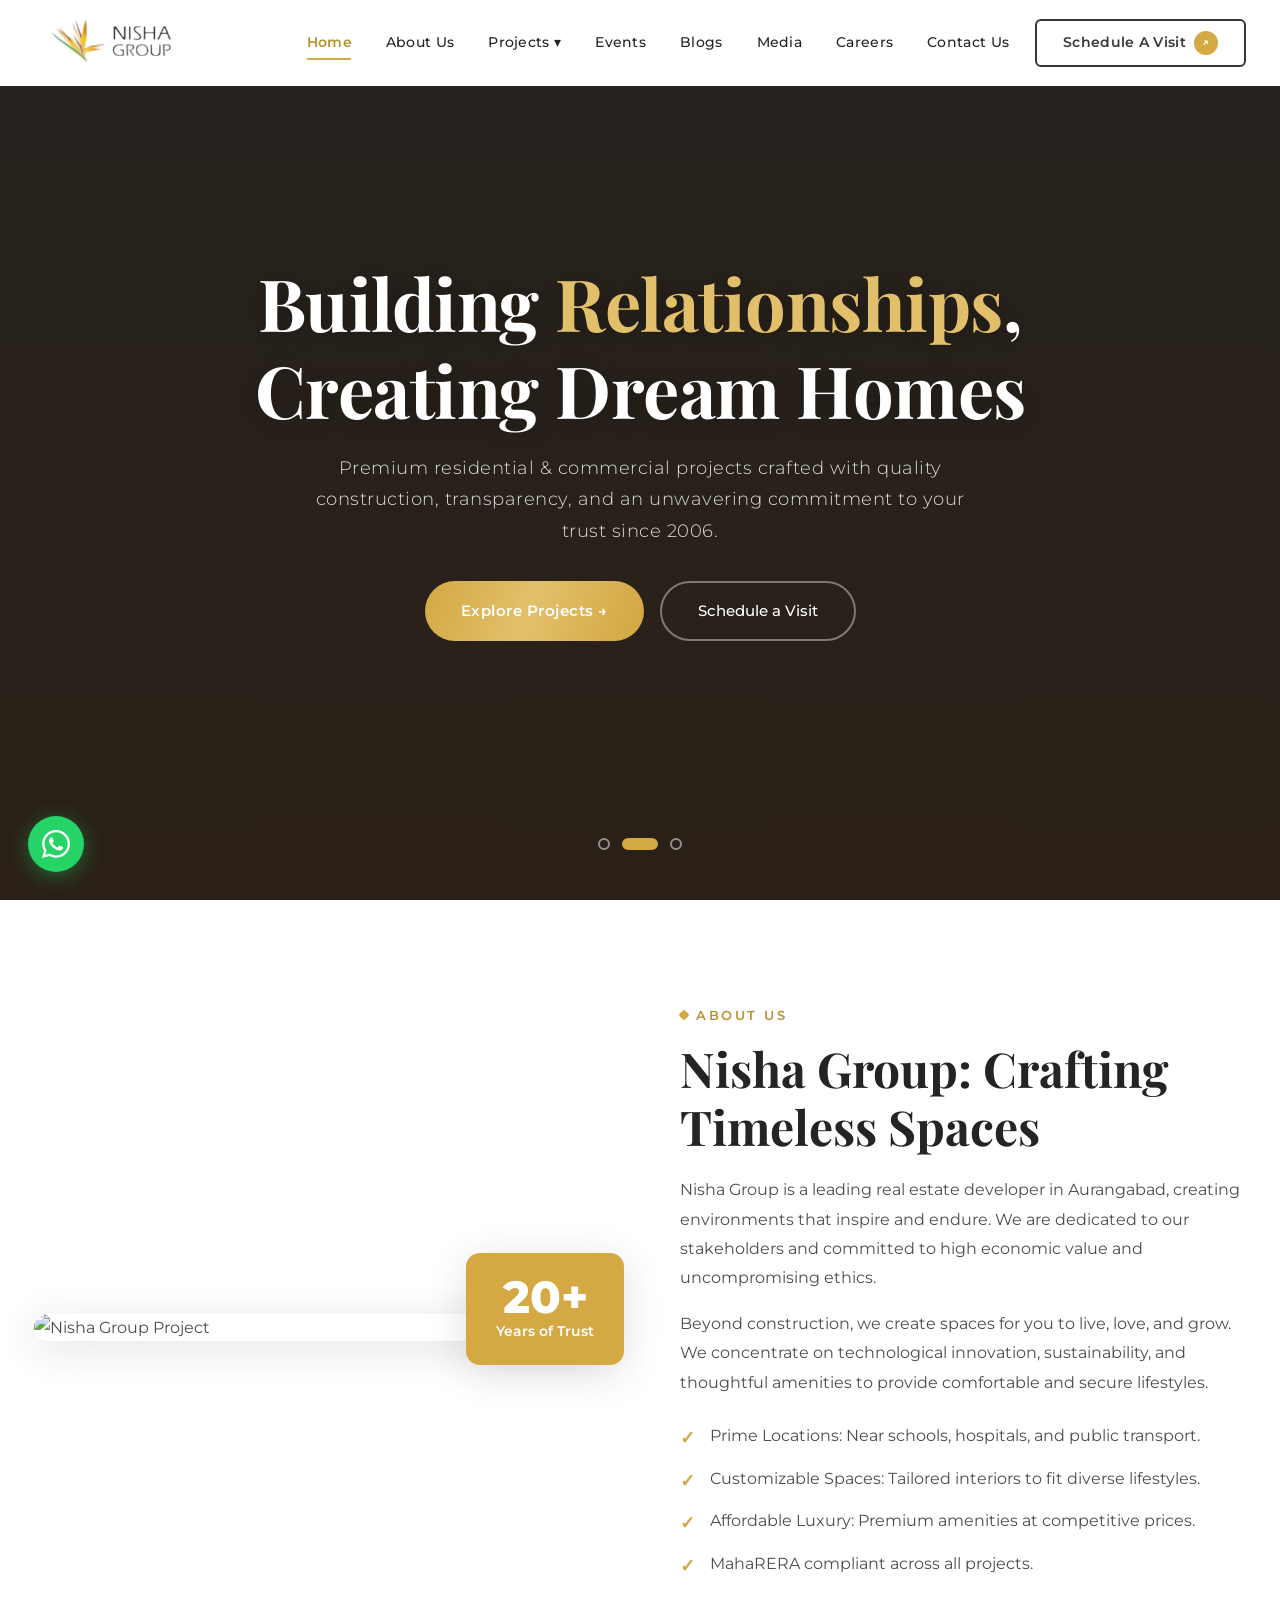
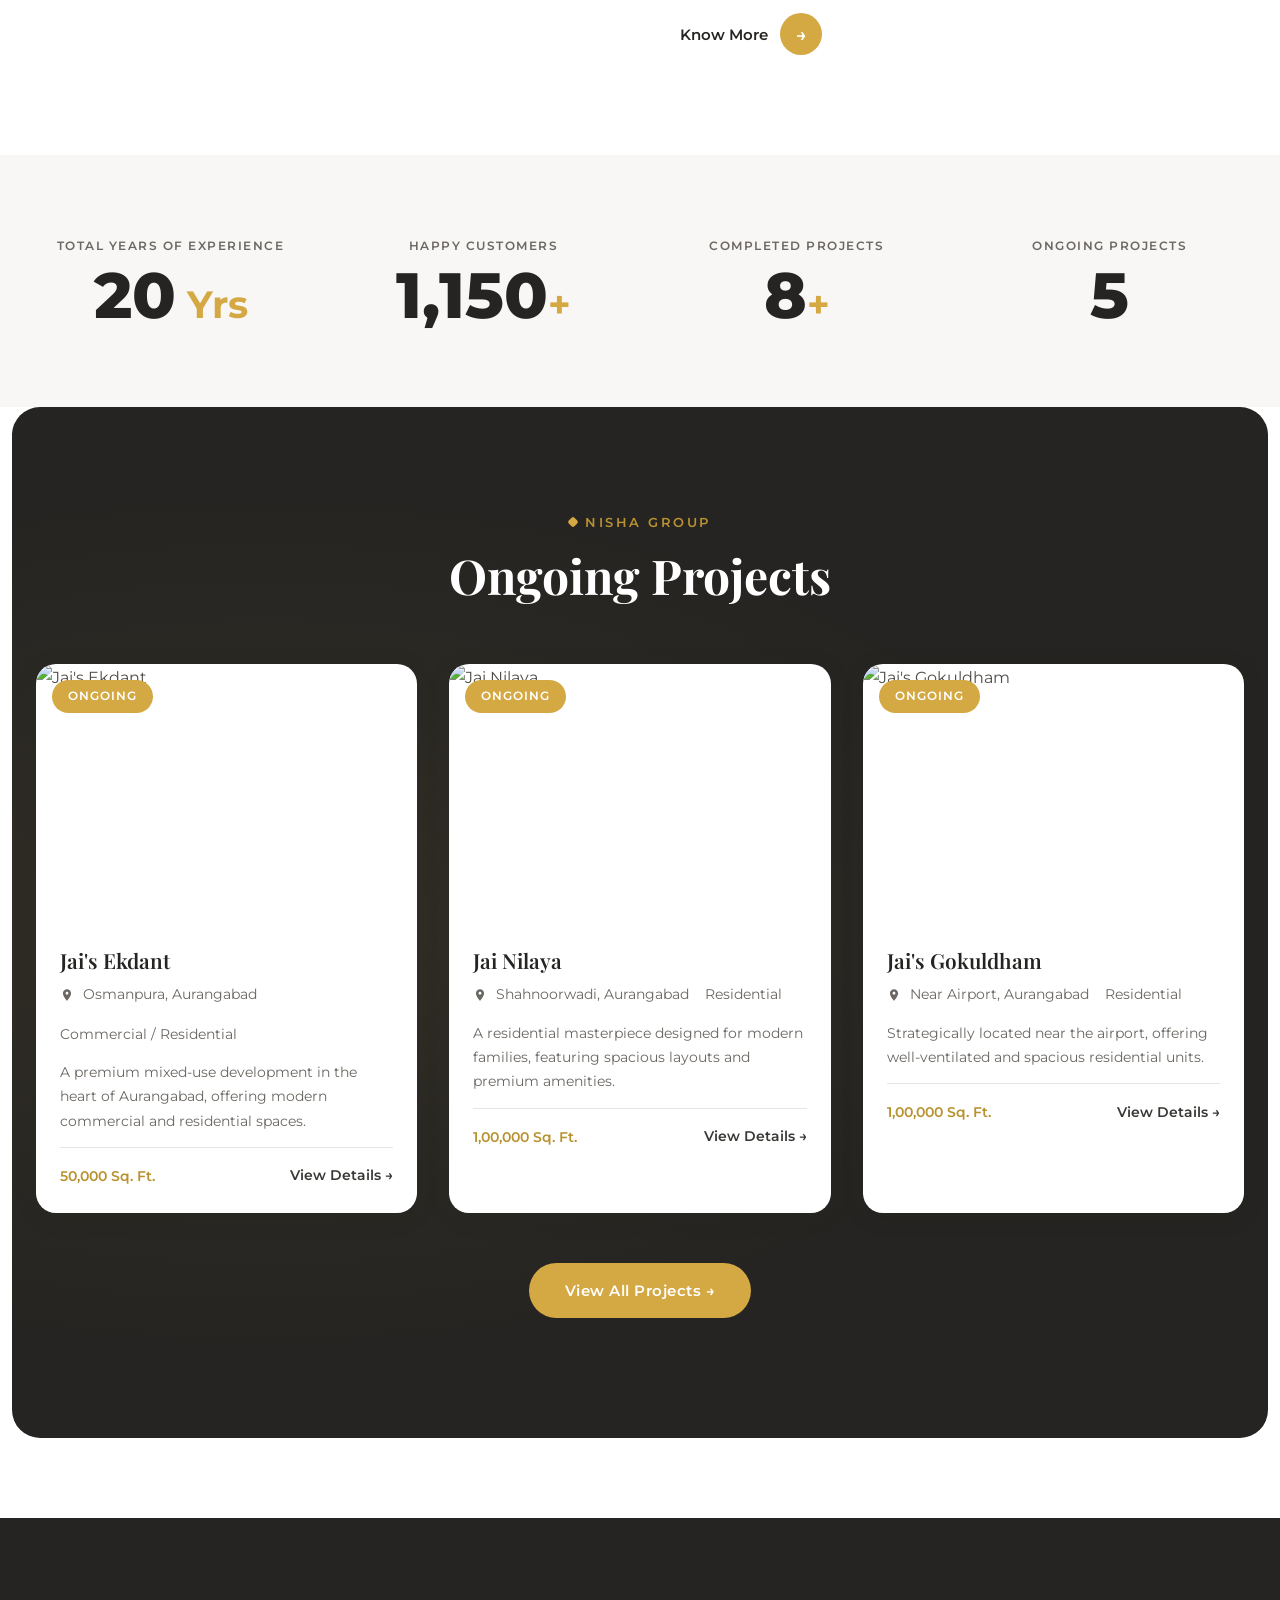
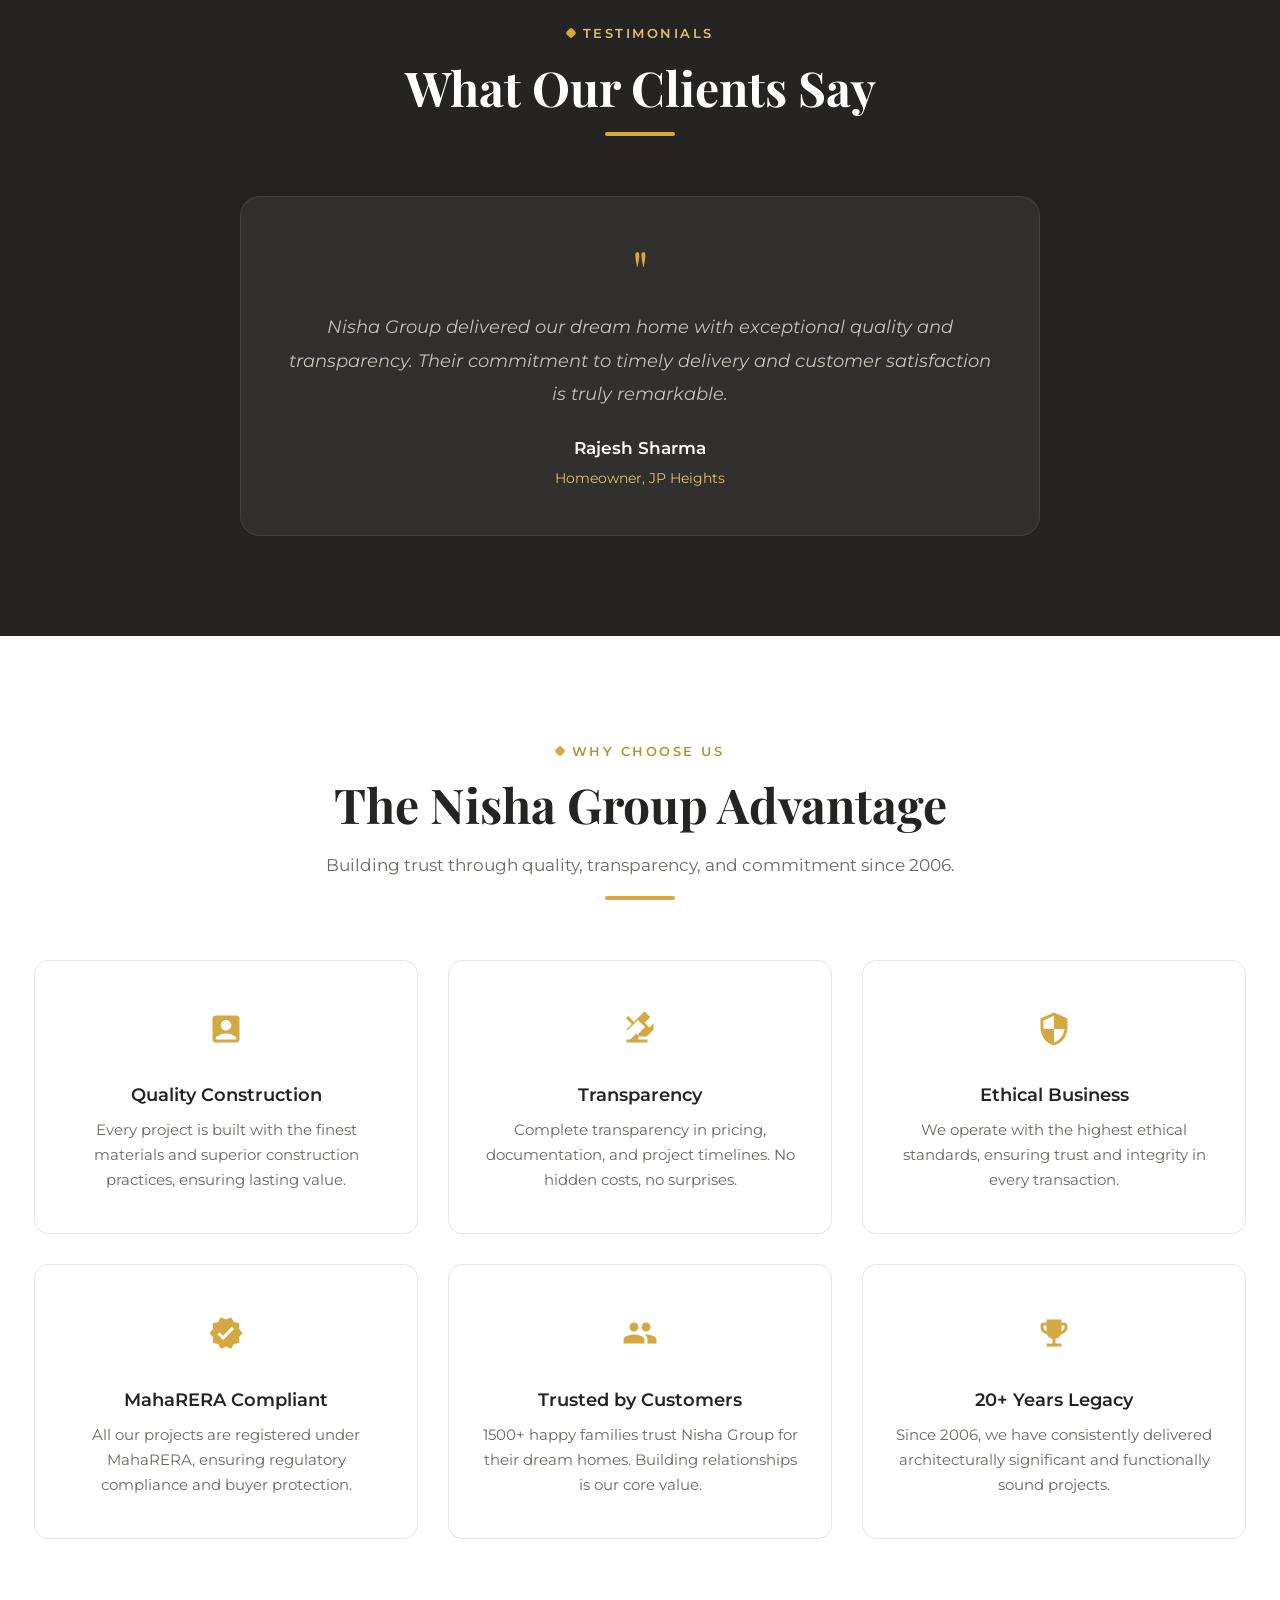
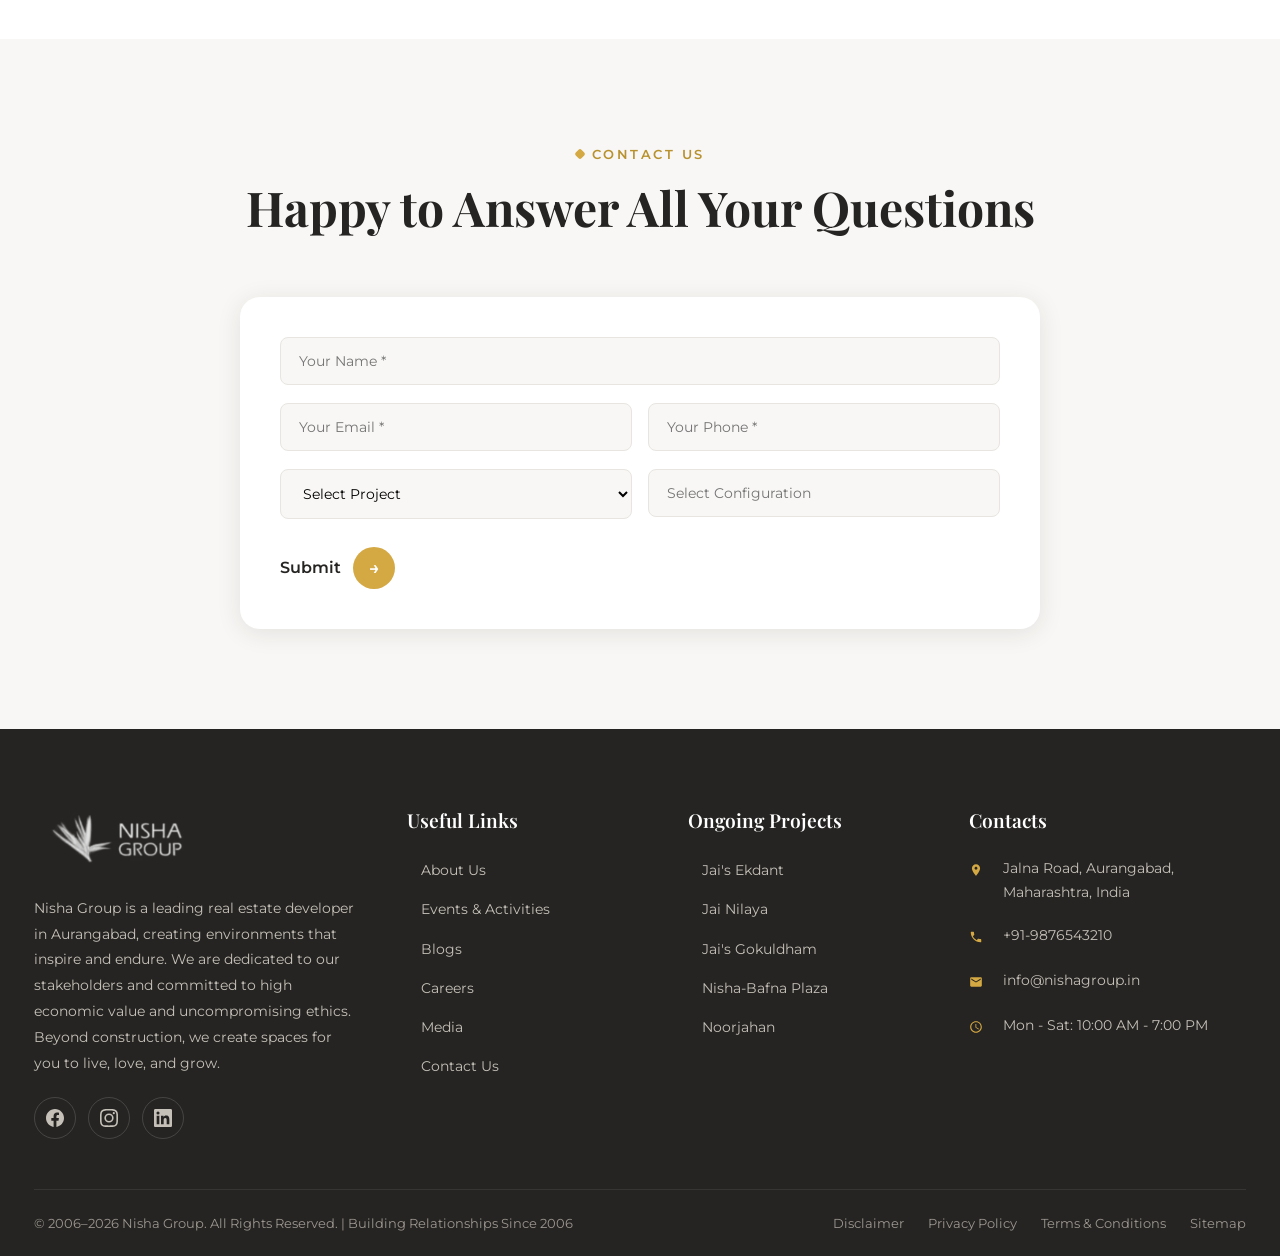
==== commit 204a1263: "ready to deploy" ====
--- a/index.html
+++ b/index.html
@@ -34,7 +34,7 @@
         <a href="index.html" class="active">Home</a>
         <a href="about.html">About Us</a>
         <div class="nav-dropdown">
-          <a href="projects.html">Projects ▾</a>
+          <a href="projects.html">Projects &#9662;</a>
           <div class="dropdown-menu">
             <a href="projects.html#ongoing">Ongoing Projects</a>
             <a href="projects.html#completed">Completed Projects</a>
--- a/css/style.css
+++ b/css/style.css
@@ -252,6 +252,21 @@
   transform: translateY(0);
 }
 
+/* Dropdown Bridge to prevent flickering */
+.nav-dropdown::after {
+  content: '';
+  position: absolute;
+  top: 100%;
+  left: 0;
+  width: 100%;
+  height: 15px;
+  display: none;
+}
+
+.nav-dropdown:hover::after {
+  display: block;
+}
+
 .dropdown-menu a {
   font-size: 0.88rem;
   color: var(--gray-500);
@@ -387,7 +402,7 @@
   position: absolute;
   inset: 0;
   opacity: 0;
-  transition: opacity 1.5s ease-in-out;
+  transition: opacity 0.8s ease-in-out;
 }
 
 .hero-slide.active {
@@ -398,7 +413,7 @@
   width: 100%;
   height: 100%;
   object-fit: cover;
-  animation: heroZoom 12s ease-in-out infinite alternate;
+  animation: heroZoom 8s ease-in-out infinite alternate;
 }
 
 @keyframes heroZoom {
@@ -1674,8 +1689,15 @@
 }
 
 .footer-about .footer-logo {
-  height: 55px;
-  margin-bottom: 18px;
+  height: 65px;
+  margin-bottom: 22px;
+  filter: brightness(0) invert(1) opacity(0.9);
+  transition: var(--transition);
+}
+
+.footer-about .footer-logo:hover {
+  filter: brightness(0) invert(1) opacity(1);
+  transform: scale(1.02);
 }
 
 .footer-about p {
